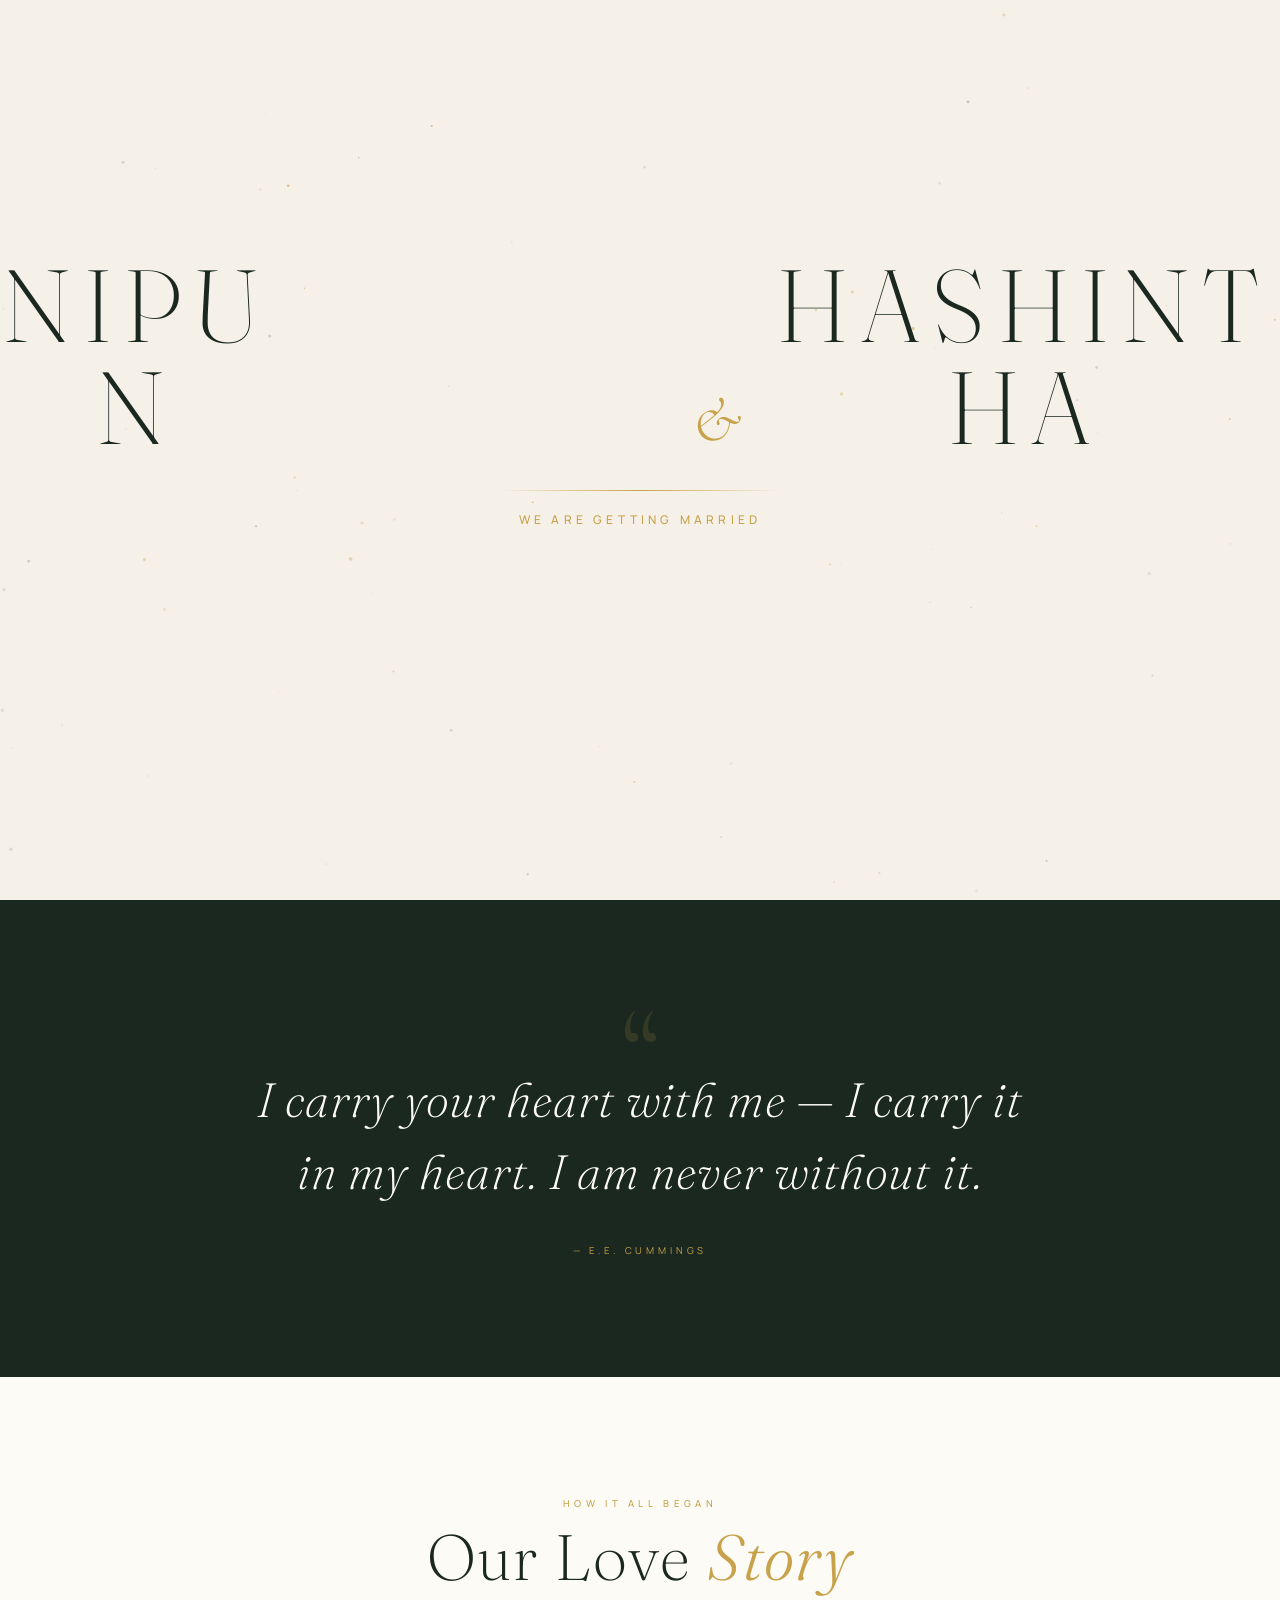
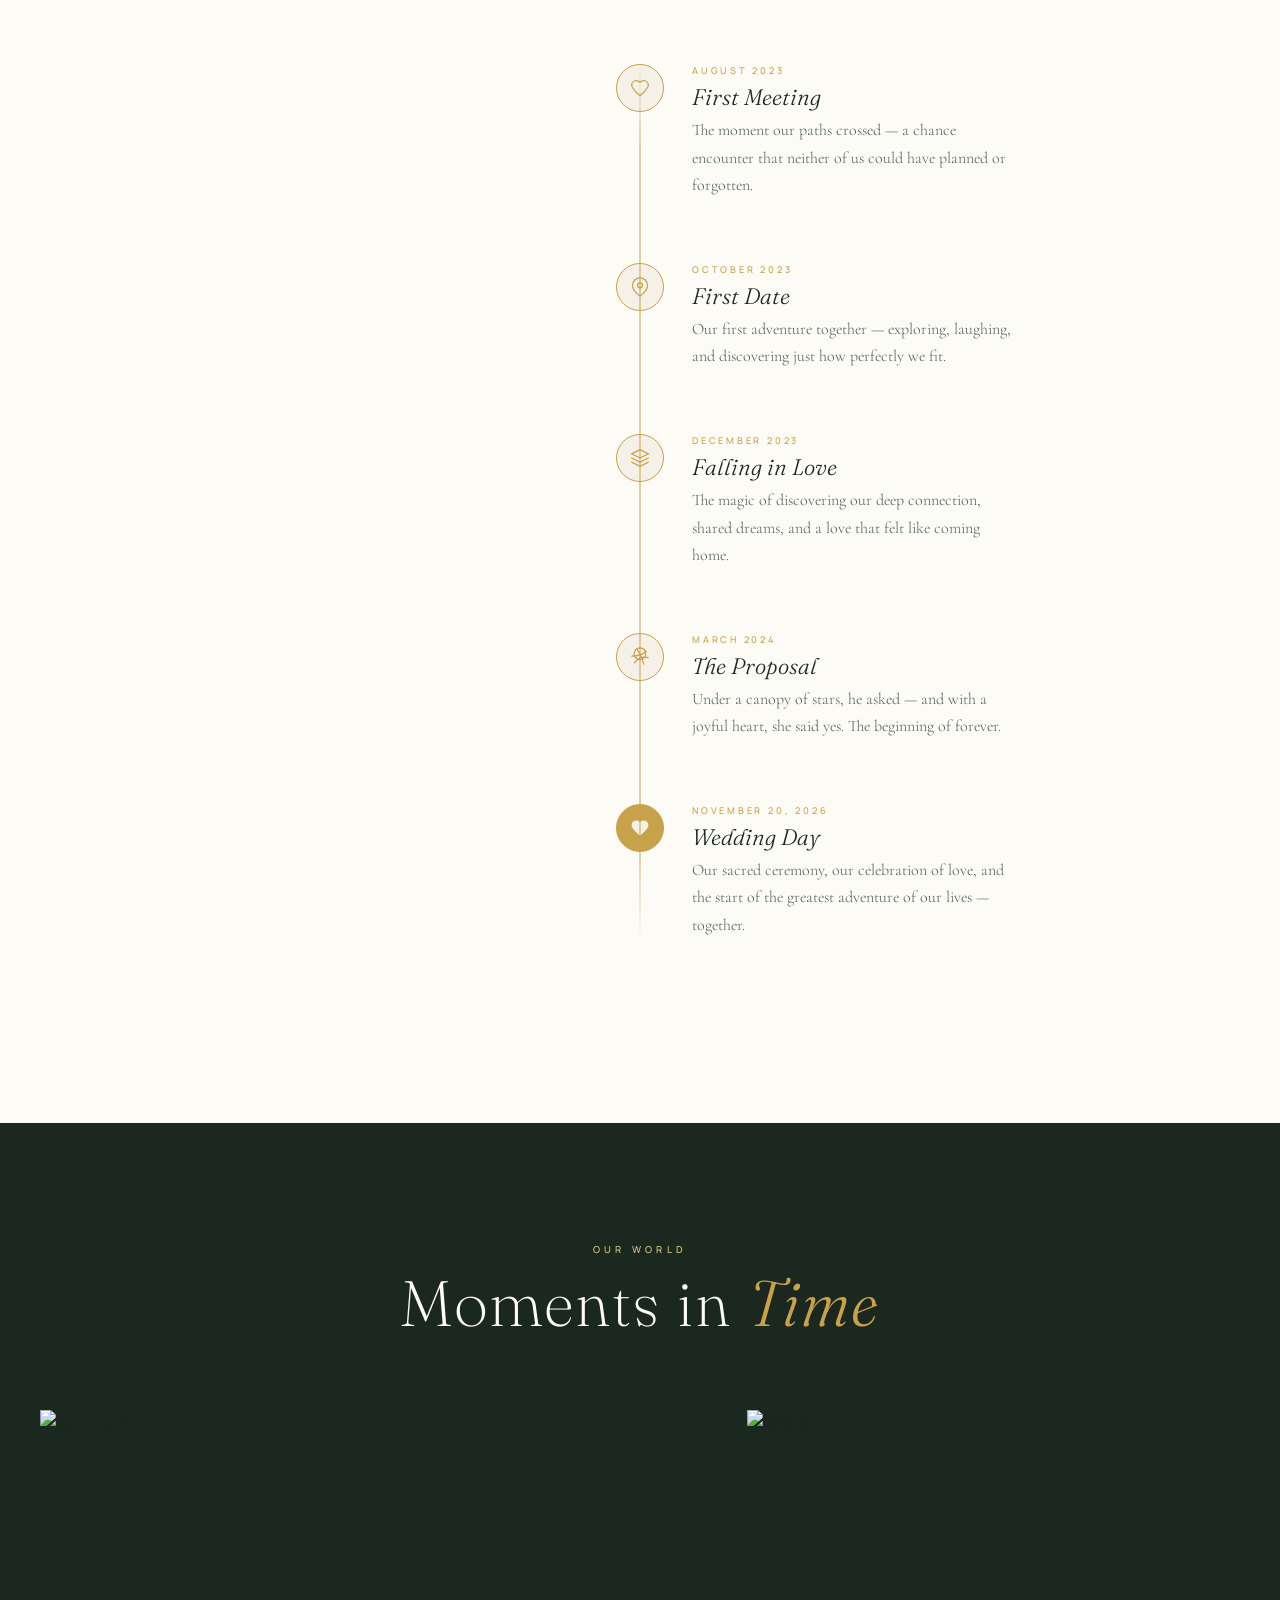
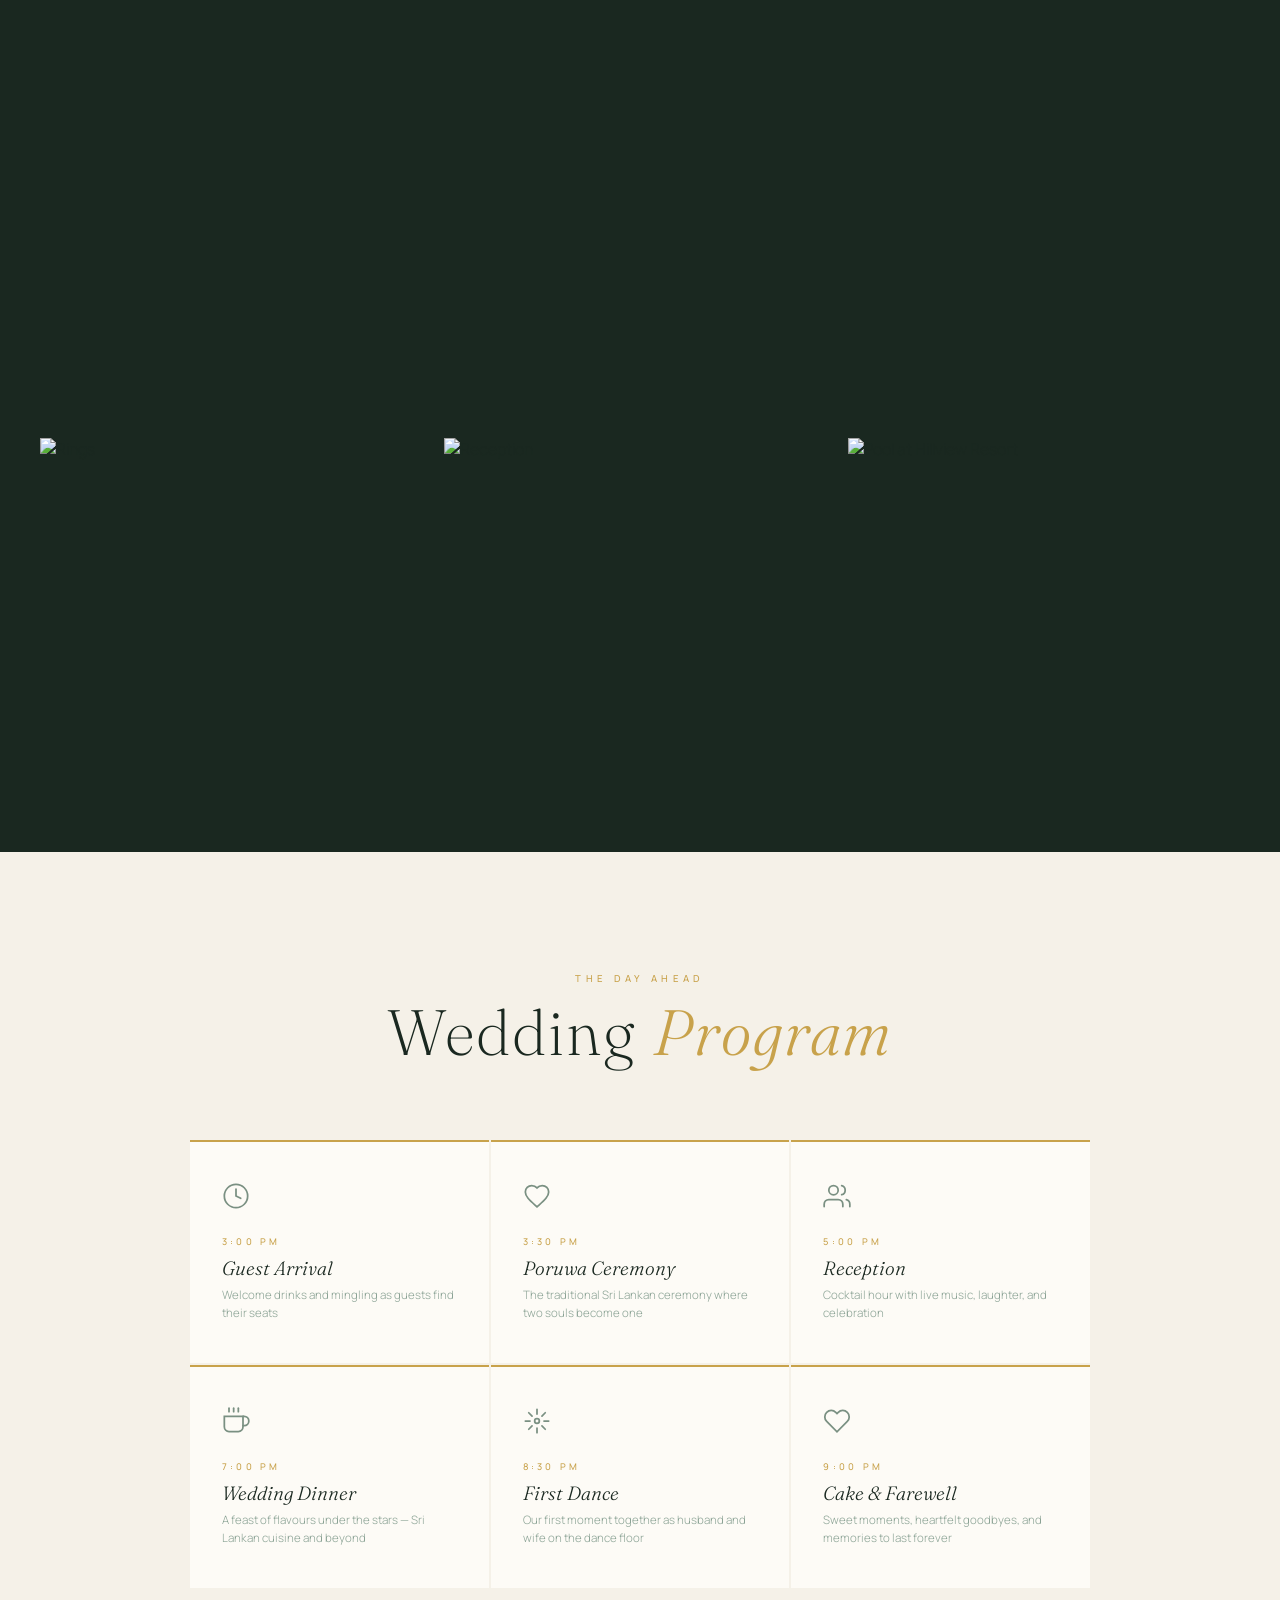
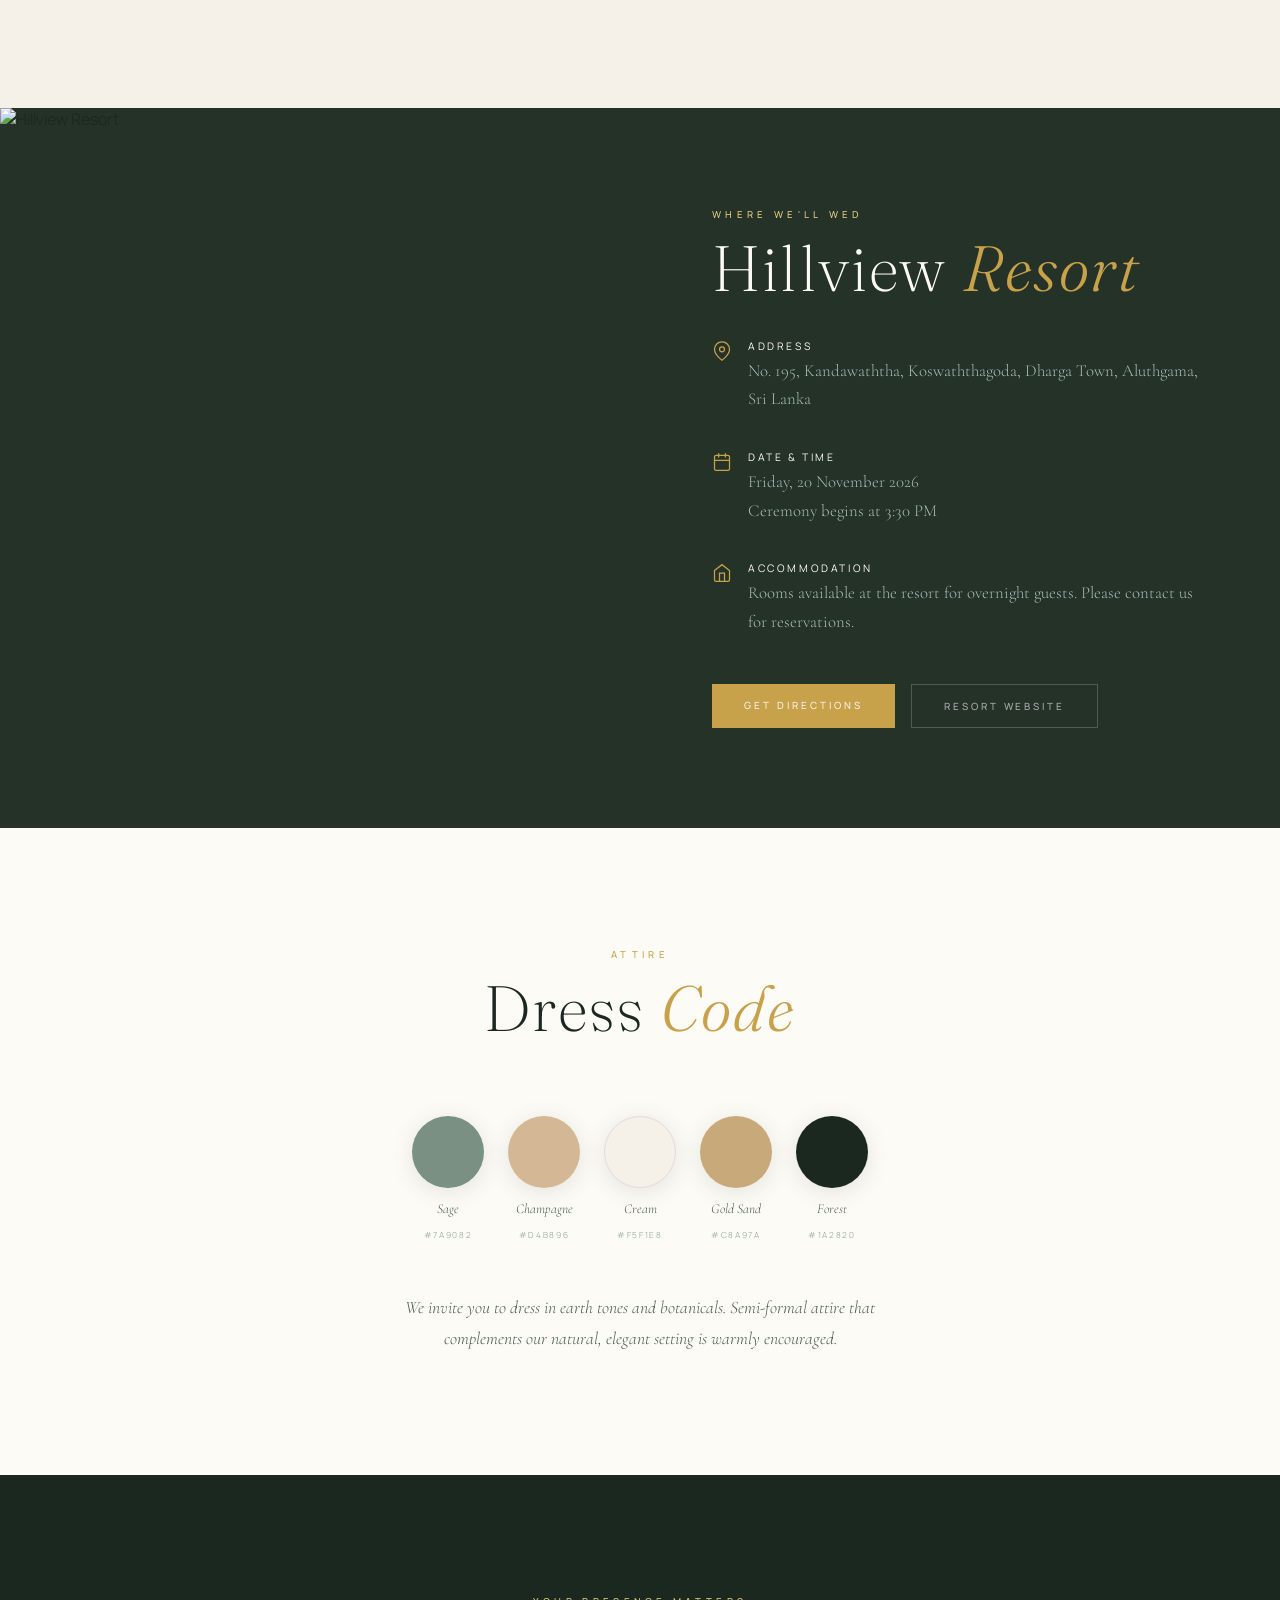
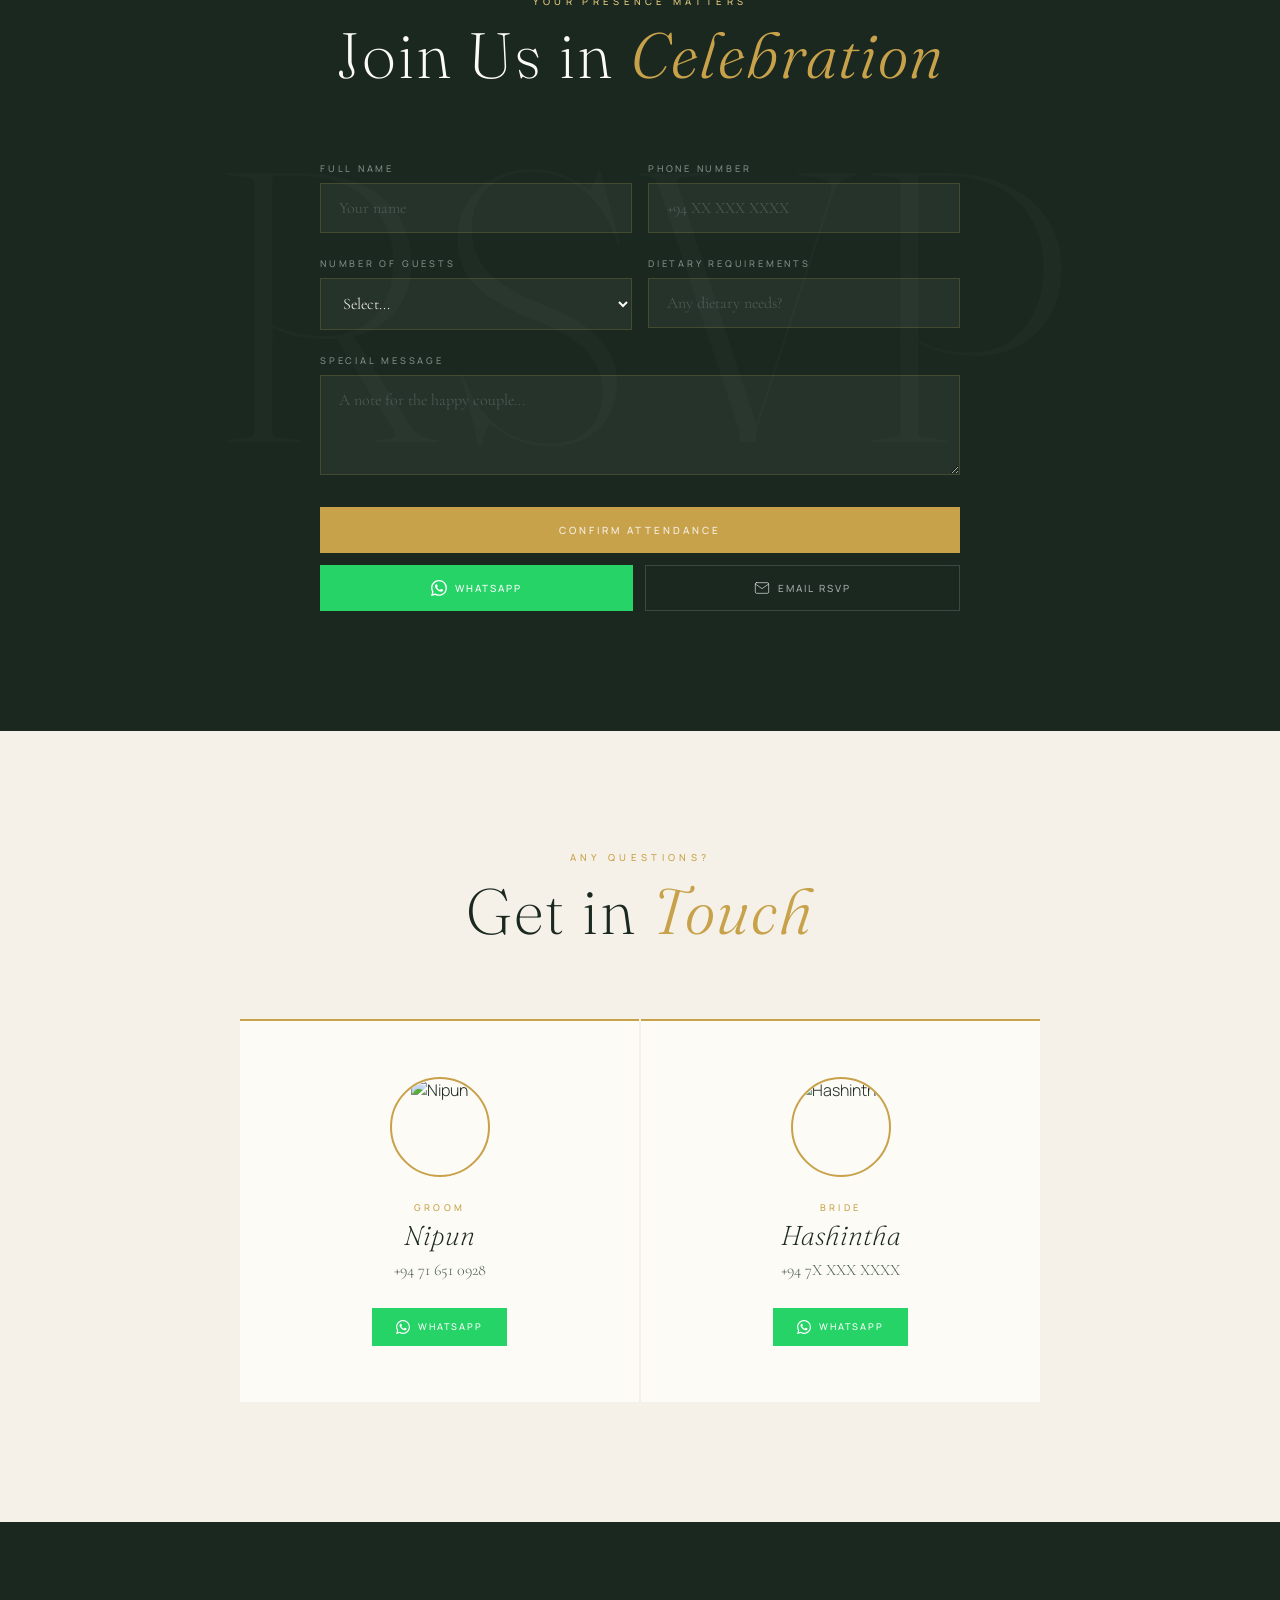
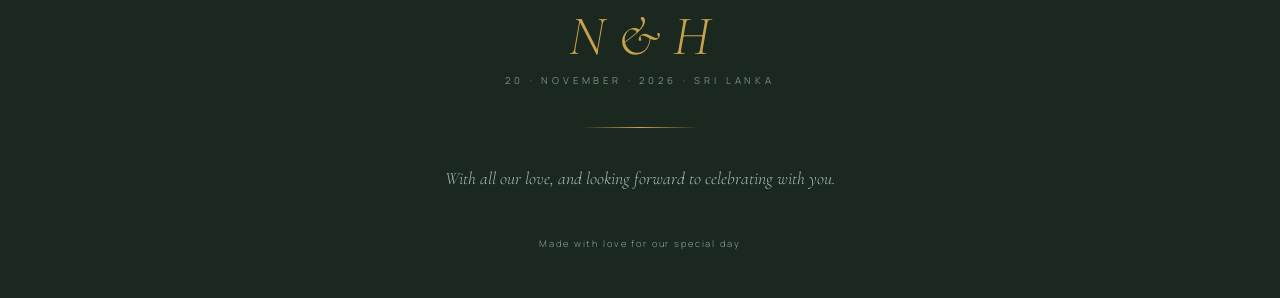
==== src/indexnew.html @ b76e1af9 "First commit" ====
<!DOCTYPE html>
<html lang="en">
<head>
  <meta charset="UTF-8">
  <meta name="viewport" content="width=device-width, initial-scale=1.0">
  <title>Nipun &amp; Hashintha — 20 November 2026</title>
  <meta name="description" content="Join Nipun and Hashintha as they celebrate their marriage on November 20, 2026 at Hillview Resort, Sri Lanka">
  <meta property="og:title" content="Nipun &amp; Hashintha — Wedding Invitation">
  <meta property="og:description" content="Join us for our wedding celebration on November 20, 2026 at Hillview Resort, Sri Lanka">
  <meta name="twitter:card" content="summary_large_image">

  <link rel="preconnect" href="https://fonts.googleapis.com">
  <link rel="preconnect" href="https://fonts.gstatic.com" crossorigin>
  <link href="https://fonts.googleapis.com/css2?family=Cormorant+Garamond:ital,wght@0,300;0,400;0,500;0,600;1,300;1,400;1,500&family=Fraunces:ital,opsz,wght@0,9..144,200;0,9..144,300;0,9..144,400;1,9..144,200;1,9..144,300;1,9..144,400&family=Manrope:wght@200;300;400;500;600&display=swap" rel="stylesheet">

  <style>
    *, *::before, *::after { box-sizing: border-box; margin: 0; padding: 0; }

    :root {
      --cream: #F5F1E8;
      --ivory: #FDFBF6;
      --forest: #1A2820;
      --forest-mid: #243228;
      --gold: #C8A24B;
      --gold-light: #E2C97E;
      --gold-pale: rgba(200,162,75,0.15);
      --sage: #7A9082;
      --sage-light: #A8BDB3;
      --text-dark: #1A2820;
      --text-mid: #4A5E54;
      --text-light: #8AA294;
      --ff-display: 'Fraunces', Georgia, serif;
      --ff-serif: 'Cormorant Garamond', Georgia, serif;
      --ff-sans: 'Manrope', system-ui, sans-serif;
    }

    html { scroll-behavior: smooth; font-size: 16px; }

    body {
      background: var(--cream);
      color: var(--text-dark);
      font-family: var(--ff-sans);
      font-weight: 300;
      overflow-x: hidden;
      -webkit-font-smoothing: antialiased;
    }

    /* =============================================
       OPENING SCREEN
    ============================================= */
    #opening {
      position: fixed;
      inset: 0;
      z-index: 9999;
      background: var(--cream);
      display: flex;
      align-items: center;
      justify-content: center;
      overflow: hidden;
    }

    #opening.fade-out {
      animation: openingFadeOut 1.2s cubic-bezier(0.76,0,0.24,1) forwards;
    }

    @keyframes openingFadeOut {
      0% { opacity:1; transform:scale(1); }
      100% { opacity:0; transform:scale(1.04); pointer-events:none; }
    }

    #opening-canvas {
      position: absolute;
      inset: 0;
      width: 100%;
      height: 100%;
    }

    .opening-center {
      position: relative;
      z-index: 2;
      display: flex;
      flex-direction: column;
      align-items: center;
      gap: 0;
      text-align: center;
    }

    .op-names {
      display: flex;
      align-items: flex-end;
      gap: 28px;
    }

    .op-name {
      font-family: var(--ff-display);
      font-size: clamp(2.8rem, 8vw, 6.5rem);
      font-weight: 200;
      color: var(--forest);
      letter-spacing: 0.12em;
      line-height: 1;
      overflow: hidden;
    }

    .op-name span {
      display: inline-block;
      opacity: 0;
      transform: translateY(30px);
    }

    .op-amp {
      font-family: var(--ff-serif);
      font-size: clamp(2rem, 5vw, 4rem);
      font-weight: 300;
      font-style: italic;
      color: var(--gold);
      opacity: 0;
      transform: scale(0.6);
      transition: all 0.6s cubic-bezier(0.34,1.56,0.64,1);
      line-height: 1;
      padding-bottom: 0.1em;
    }

    .op-line {
      width: 0;
      height: 1px;
      background: linear-gradient(90deg, transparent, var(--gold), transparent);
      margin: 32px auto 0;
      transition: width 0.8s cubic-bezier(0.25,1,0.5,1);
    }

    .op-subtitle {
      font-family: var(--ff-sans);
      font-size: clamp(0.6rem, 1.5vw, 0.75rem);
      font-weight: 500;
      letter-spacing: 0.35em;
      color: var(--gold);
      text-transform: uppercase;
      opacity: 0;
      transform: translateY(10px);
      transition: all 0.7s ease;
      margin-top: 20px;
    }

    .op-date {
      font-family: var(--ff-serif);
      font-size: clamp(0.9rem, 2vw, 1.15rem);
      font-weight: 300;
      font-style: italic;
      color: var(--text-mid);
      opacity: 0;
      transform: translateY(8px);
      transition: all 0.7s ease 0.2s;
      margin-top: 8px;
    }

    .op-enter-btn {
      margin-top: 44px;
      opacity: 0;
      transform: translateY(16px);
      transition: all 0.7s ease 0.3s;
    }

    .op-enter-btn button {
      background: none;
      border: 1px solid var(--gold);
      color: var(--gold);
      font-family: var(--ff-sans);
      font-size: 0.65rem;
      font-weight: 500;
      letter-spacing: 0.35em;
      text-transform: uppercase;
      padding: 14px 40px;
      cursor: pointer;
      transition: all 0.4s ease;
      position: relative;
      overflow: hidden;
    }

    .op-enter-btn button::before {
      content: '';
      position: absolute;
      inset: 0;
      background: var(--gold);
      transform: scaleX(0);
      transform-origin: left;
      transition: transform 0.4s ease;
    }

    .op-enter-btn button:hover::before { transform: scaleX(1); }
    .op-enter-btn button:hover { color: var(--cream); }
    .op-enter-btn button span { position: relative; z-index: 1; }

    /* =============================================
       NAV
    ============================================= */
    nav {
      position: fixed;
      top: 0;
      left: 0;
      right: 0;
      z-index: 100;
      padding: 24px 48px;
      display: flex;
      align-items: center;
      justify-content: space-between;
      transition: all 0.5s ease;
    }

    nav.scrolled {
      background: rgba(245,241,232,0.92);
      backdrop-filter: blur(20px);
      padding: 16px 48px;
      border-bottom: 1px solid rgba(200,162,75,0.15);
    }

    .nav-logo {
      font-family: var(--ff-serif);
      font-size: 1.4rem;
      font-weight: 400;
      font-style: italic;
      color: var(--gold);
      letter-spacing: 0.05em;
    }

    .nav-links {
      display: flex;
      gap: 36px;
      list-style: none;
    }

    .nav-links a {
      font-family: var(--ff-sans);
      font-size: 0.65rem;
      font-weight: 500;
      letter-spacing: 0.25em;
      text-transform: uppercase;
      color: var(--text-mid);
      text-decoration: none;
      transition: color 0.3s;
    }

    .nav-links a:hover { color: var(--gold); }

    .nav-rsvp {
      font-family: var(--ff-sans);
      font-size: 0.62rem;
      font-weight: 500;
      letter-spacing: 0.25em;
      text-transform: uppercase;
      color: var(--gold);
      border: 1px solid var(--gold);
      padding: 10px 24px;
      text-decoration: none;
      transition: all 0.3s;
    }

    .nav-rsvp:hover { background: var(--gold); color: var(--cream); }

    /* =============================================
       HERO
    ============================================= */
    #hero {
      height: 100vh;
      min-height: 700px;
      position: relative;
      display: flex;
      align-items: center;
      justify-content: center;
      overflow: hidden;
    }

    .hero-bg {
      position: absolute;
      inset: 0;
    }

    .hero-bg img {
      width: 100%;
      height: 100%;
      object-fit: cover;
      object-position: center;
      transform: scale(1.08);
      transition: transform 0.1s linear;
    }

    .hero-bg::after {
      content: '';
      position: absolute;
      inset: 0;
      background: linear-gradient(
        180deg,
        rgba(26,40,32,0.35) 0%,
        rgba(26,40,32,0.55) 50%,
        rgba(26,40,32,0.75) 100%
      );
    }

    #hero-canvas {
      position: absolute;
      inset: 0;
      z-index: 2;
      pointer-events: none;
    }

    .hero-content {
      position: relative;
      z-index: 3;
      text-align: center;
      padding: 0 24px;
      max-width: 900px;
    }

    .hero-eyebrow {
      font-family: var(--ff-sans);
      font-size: 0.62rem;
      font-weight: 500;
      letter-spacing: 0.4em;
      text-transform: uppercase;
      color: var(--gold-light);
      opacity: 0;
      transform: translateY(20px);
      margin-bottom: 28px;
    }

    .hero-names {
      font-family: var(--ff-display);
      font-size: clamp(3.5rem, 10vw, 8rem);
      font-weight: 200;
      color: #fff;
      line-height: 0.95;
      letter-spacing: 0.04em;
      opacity: 0;
      transform: translateY(30px);
    }

    .hero-names .connector {
      display: block;
      font-family: var(--ff-serif);
      font-style: italic;
      font-size: clamp(1.4rem, 3.5vw, 2.8rem);
      font-weight: 300;
      color: var(--gold-light);
      margin: 8px 0;
      letter-spacing: 0.15em;
    }

    .hero-divider {
      width: 0;
      height: 1px;
      background: linear-gradient(90deg, transparent, var(--gold-light), transparent);
      margin: 32px auto;
      transition: width 1s cubic-bezier(0.25,1,0.5,1);
    }

    .hero-divider.expanded { width: 240px; }

    .hero-date {
      font-family: var(--ff-serif);
      font-size: clamp(1rem, 2.5vw, 1.4rem);
      font-weight: 300;
      font-style: italic;
      color: rgba(255,255,255,0.85);
      letter-spacing: 0.1em;
      opacity: 0;
      transform: translateY(15px);
    }

    .hero-venue-text {
      font-family: var(--ff-sans);
      font-size: 0.62rem;
      font-weight: 400;
      letter-spacing: 0.3em;
      text-transform: uppercase;
      color: rgba(255,255,255,0.55);
      margin-top: 8px;
      opacity: 0;
      transform: translateY(10px);
    }

    /* Countdown */
    .hero-countdown {
      display: flex;
      gap: 0;
      justify-content: center;
      margin-top: 48px;
      opacity: 0;
      transform: translateY(20px);
    }

    .cd-item {
      text-align: center;
      padding: 20px 28px;
      background: rgba(255,255,255,0.06);
      backdrop-filter: blur(12px);
      border: 1px solid rgba(200,162,75,0.2);
      border-right: none;
      min-width: 90px;
    }

    .cd-item:last-child { border-right: 1px solid rgba(200,162,75,0.2); }
    .cd-item:first-child { border-radius: 2px 0 0 2px; }
    .cd-item:last-child { border-radius: 0 2px 2px 0; }

    .cd-value {
      font-family: var(--ff-display);
      font-size: clamp(1.8rem, 4vw, 2.8rem);
      font-weight: 200;
      color: #fff;
      line-height: 1;
      letter-spacing: 0.02em;
    }

    .cd-label {
      font-family: var(--ff-sans);
      font-size: 0.5rem;
      font-weight: 500;
      letter-spacing: 0.35em;
      text-transform: uppercase;
      color: var(--gold-light);
      margin-top: 6px;
    }

    .hero-cta {
      display: flex;
      gap: 16px;
      justify-content: center;
      margin-top: 40px;
      opacity: 0;
      transform: translateY(15px);
      flex-wrap: wrap;
    }

    .btn-primary {
      font-family: var(--ff-sans);
      font-size: 0.62rem;
      font-weight: 500;
      letter-spacing: 0.3em;
      text-transform: uppercase;
      background: var(--gold);
      color: var(--cream);
      border: none;
      padding: 16px 36px;
      cursor: pointer;
      text-decoration: none;
      transition: all 0.35s ease;
      display: inline-block;
    }

    .btn-primary:hover { background: var(--gold-light); transform: translateY(-2px); }

    .btn-outline {
      font-family: var(--ff-sans);
      font-size: 0.62rem;
      font-weight: 500;
      letter-spacing: 0.3em;
      text-transform: uppercase;
      background: none;
      color: rgba(255,255,255,0.8);
      border: 1px solid rgba(255,255,255,0.3);
      padding: 16px 36px;
      cursor: pointer;
      text-decoration: none;
      transition: all 0.35s ease;
      display: inline-block;
    }

    .btn-outline:hover { border-color: var(--gold-light); color: var(--gold-light); }

    .scroll-hint {
      position: absolute;
      bottom: 40px;
      left: 50%;
      transform: translateX(-50%);
      z-index: 3;
      display: flex;
      flex-direction: column;
      align-items: center;
      gap: 8px;
      opacity: 0;
      animation: scrollHintFade 2s ease 3s forwards;
    }

    @keyframes scrollHintFade {
      0% { opacity:0; } 50% { opacity:0.7; } 100% { opacity:0.4; }
    }

    .scroll-line-anim {
      width: 1px;
      height: 48px;
      background: linear-gradient(180deg, transparent, var(--gold-light));
      animation: scrollPulse 2s ease infinite;
    }

    @keyframes scrollPulse {
      0%,100% { opacity:0.3; transform:scaleY(0.6) translateY(-10px); }
      50% { opacity:1; transform:scaleY(1) translateY(0); }
    }

    .scroll-text-small {
      font-size: 0.5rem;
      letter-spacing: 0.35em;
      text-transform: uppercase;
      color: rgba(255,255,255,0.4);
      font-family: var(--ff-sans);
    }

    /* =============================================
       SECTIONS COMMON
    ============================================= */
    section { position: relative; }

    .section-label {
      font-family: var(--ff-sans);
      font-size: 0.6rem;
      font-weight: 500;
      letter-spacing: 0.45em;
      text-transform: uppercase;
      color: var(--gold);
      margin-bottom: 12px;
    }

    .section-title {
      font-family: var(--ff-display);
      font-size: clamp(2.2rem, 6vw, 4rem);
      font-weight: 200;
      color: var(--forest);
      line-height: 1.1;
      letter-spacing: 0.03em;
    }

    .section-title em {
      font-style: italic;
      font-weight: 300;
      color: var(--gold);
    }

    .section-header {
      text-align: center;
      margin-bottom: 72px;
    }

    /* Reveal animations */
    .reveal {
      opacity: 0;
      transform: translateY(40px);
      transition: opacity 0.8s cubic-bezier(0.25,1,0.5,1), transform 0.8s cubic-bezier(0.25,1,0.5,1);
    }

    .reveal.from-left { transform: translateX(-40px); }
    .reveal.from-right { transform: translateX(40px); }
    .reveal.scale-in { transform: scale(0.92); }

    .reveal.visible {
      opacity: 1;
      transform: none;
    }

    /* =============================================
       INTRO QUOTE
    ============================================= */
    #quote {
      padding: 120px 24px;
      background: var(--forest);
      text-align: center;
      overflow: hidden;
    }

    .quote-mark {
      font-family: var(--ff-serif);
      font-size: 8rem;
      color: var(--gold);
      opacity: 0.15;
      line-height: 0.5;
      display: block;
      margin-bottom: -20px;
    }

    .quote-text {
      font-family: var(--ff-display);
      font-size: clamp(1.6rem, 4.5vw, 3rem);
      font-weight: 200;
      font-style: italic;
      color: var(--ivory);
      max-width: 820px;
      margin: 0 auto;
      line-height: 1.5;
      letter-spacing: 0.02em;
    }

    .quote-attribution {
      font-family: var(--ff-sans);
      font-size: 0.6rem;
      font-weight: 400;
      letter-spacing: 0.4em;
      text-transform: uppercase;
      color: var(--gold);
      margin-top: 36px;
    }

    /* =============================================
       TIMELINE
    ============================================= */
    #timeline {
      padding: 120px 24px;
      background: var(--ivory);
    }

    .timeline-wrapper {
      max-width: 800px;
      margin: 0 auto;
      position: relative;
    }

    .timeline-spine {
      position: absolute;
      left: 50%;
      top: 0;
      bottom: 0;
      width: 1px;
      background: linear-gradient(180deg, transparent, var(--gold) 10%, var(--gold) 90%, transparent);
      transform: translateX(-50%);
    }

    @media (max-width: 640px) {
      .timeline-spine { left: 20px; }
    }

    .tl-item {
      display: grid;
      grid-template-columns: 1fr 48px 1fr;
      gap: 0;
      margin-bottom: 64px;
      align-items: start;
    }

    .tl-item:nth-child(even) .tl-left { order: 3; text-align: left; }
    .tl-item:nth-child(even) .tl-mid { order: 2; }
    .tl-item:nth-child(even) .tl-right { order: 1; text-align: right; }

    .tl-left, .tl-right {
      padding: 0 28px;
    }

    .tl-left { text-align: right; }
    .tl-right { text-align: left; }

    .tl-mid {
      display: flex;
      flex-direction: column;
      align-items: center;
    }

    .tl-dot {
      width: 48px;
      height: 48px;
      border-radius: 50%;
      background: var(--cream);
      border: 1px solid var(--gold);
      display: flex;
      align-items: center;
      justify-content: center;
      flex-shrink: 0;
      color: var(--gold);
    }

    .tl-dot svg { width: 20px; height: 20px; }

    .tl-date {
      font-family: var(--ff-sans);
      font-size: 0.58rem;
      font-weight: 500;
      letter-spacing: 0.3em;
      text-transform: uppercase;
      color: var(--gold);
      margin-bottom: 6px;
    }

    .tl-title {
      font-family: var(--ff-display);
      font-size: 1.4rem;
      font-weight: 300;
      font-style: italic;
      color: var(--forest);
      margin-bottom: 6px;
    }

    .tl-desc {
      font-family: var(--ff-serif);
      font-size: 1rem;
      font-weight: 300;
      color: var(--text-mid);
      line-height: 1.7;
    }

    @media (max-width: 640px) {
      .tl-item {
        grid-template-columns: 40px 1fr;
        grid-template-rows: auto;
      }
      .tl-item .tl-mid { grid-column: 1; grid-row: 1; }
      .tl-item .tl-left, .tl-item .tl-right,
      .tl-item:nth-child(even) .tl-left,
      .tl-item:nth-child(even) .tl-right { grid-column: 2; grid-row: 1; text-align: left; order: unset; padding: 0 0 0 12px; }
      .tl-dot { width: 36px; height: 36px; }
      .tl-spine-top, .tl-spine-bottom { display: none; }
    }

    /* =============================================
       GALLERY
    ============================================= */
    #gallery {
      padding: 120px 24px;
      background: var(--forest);
    }

    #gallery .section-title { color: var(--ivory); }
    #gallery .section-label { color: var(--gold-light); }

    .gallery-grid {
      display: grid;
      grid-template-columns: repeat(12, 1fr);
      grid-template-rows: auto;
      gap: 12px;
      max-width: 1200px;
      margin: 0 auto;
    }

    .gallery-item {
      overflow: hidden;
      position: relative;
      cursor: pointer;
    }

    .gallery-item:nth-child(1) { grid-column: 1 / 8; grid-row: 1; aspect-ratio: 16/10; }
    .gallery-item:nth-child(2) { grid-column: 8 / 13; grid-row: 1; aspect-ratio: 4/5; }
    .gallery-item:nth-child(3) { grid-column: 1 / 5; grid-row: 2; aspect-ratio: 4/3; }
    .gallery-item:nth-child(4) { grid-column: 5 / 9; grid-row: 2; aspect-ratio: 4/3; }
    .gallery-item:nth-child(5) { grid-column: 9 / 13; grid-row: 2; aspect-ratio: 4/3; }

    .gallery-item img {
      width: 100%;
      height: 100%;
      object-fit: cover;
      transition: transform 0.8s cubic-bezier(0.25,1,0.5,1);
    }

    .gallery-item:hover img { transform: scale(1.06); }

    .gallery-item-overlay {
      position: absolute;
      inset: 0;
      background: linear-gradient(180deg, transparent 50%, rgba(26,40,32,0.85) 100%);
      opacity: 0;
      transition: opacity 0.4s;
      display: flex;
      align-items: flex-end;
      padding: 24px;
    }

    .gallery-item:hover .gallery-item-overlay { opacity: 1; }

    .gallery-caption {
      font-family: var(--ff-serif);
      font-style: italic;
      font-size: 1.1rem;
      color: #fff;
      font-weight: 300;
    }

    @media (max-width: 768px) {
      .gallery-grid {
        grid-template-columns: 1fr 1fr;
        grid-template-rows: auto;
      }
      .gallery-item:nth-child(1) { grid-column: 1 / 3; grid-row: 1; aspect-ratio: 4/3; }
      .gallery-item:nth-child(2) { grid-column: 1 / 2; grid-row: 2; aspect-ratio: 4/3; }
      .gallery-item:nth-child(3) { grid-column: 2 / 3; grid-row: 2; aspect-ratio: 4/3; }
      .gallery-item:nth-child(4) { grid-column: 1 / 2; grid-row: 3; aspect-ratio: 4/3; }
      .gallery-item:nth-child(5) { grid-column: 2 / 3; grid-row: 3; aspect-ratio: 4/3; }
    }

    /* Lightbox */
    #lightbox {
      position: fixed;
      inset: 0;
      z-index: 9998;
      background: rgba(10,15,12,0.96);
      display: flex;
      align-items: center;
      justify-content: center;
      opacity: 0;
      pointer-events: none;
      transition: opacity 0.4s;
    }

    #lightbox.open { opacity: 1; pointer-events: all; }

    #lightbox img {
      max-width: 90vw;
      max-height: 90vh;
      object-fit: contain;
      transform: scale(0.9);
      transition: transform 0.4s cubic-bezier(0.34,1.56,0.64,1);
    }

    #lightbox.open img { transform: scale(1); }

    .lightbox-close {
      position: absolute;
      top: 28px;
      right: 36px;
      color: rgba(255,255,255,0.6);
      font-size: 2rem;
      cursor: pointer;
      line-height: 1;
      transition: color 0.3s;
      background: none;
      border: none;
    }

    .lightbox-close:hover { color: var(--gold); }

    /* =============================================
       PROGRAM
    ============================================= */
    #program {
      padding: 120px 24px;
      background: var(--cream);
    }

    .program-grid {
      max-width: 900px;
      margin: 0 auto;
      display: grid;
      grid-template-columns: repeat(auto-fit, minmax(240px, 1fr));
      gap: 2px;
    }

    .program-card {
      background: var(--ivory);
      padding: 40px 32px;
      border-top: 2px solid var(--gold);
      transition: background 0.4s, transform 0.4s;
    }

    .program-card:hover {
      background: var(--forest);
      transform: translateY(-4px);
    }

    .program-card:hover .prog-title,
    .program-card:hover .prog-detail { color: var(--ivory); }

    .program-card:hover .prog-icon { color: var(--gold); }
    .program-card:hover .prog-time { color: var(--gold-light); }

    .prog-icon {
      color: var(--sage);
      margin-bottom: 20px;
      transition: color 0.4s;
    }

    .prog-icon svg { width: 28px; height: 28px; }

    .prog-time {
      font-family: var(--ff-sans);
      font-size: 0.58rem;
      font-weight: 500;
      letter-spacing: 0.35em;
      text-transform: uppercase;
      color: var(--gold);
      margin-bottom: 8px;
      transition: color 0.4s;
    }

    .prog-title {
      font-family: var(--ff-display);
      font-size: 1.2rem;
      font-weight: 300;
      font-style: italic;
      color: var(--forest);
      transition: color 0.4s;
    }

    .prog-detail {
      font-family: var(--ff-sans);
      font-size: 0.72rem;
      color: var(--text-light);
      margin-top: 6px;
      line-height: 1.6;
      transition: color 0.4s;
    }

    /* =============================================
       VENUE
    ============================================= */
    #venue {
      padding: 0;
      background: var(--forest-mid);
      display: grid;
      grid-template-columns: 1fr 1fr;
      min-height: 600px;
    }

    .venue-image-side {
      overflow: hidden;
    }

    .venue-image-side img {
      width: 100%;
      height: 100%;
      object-fit: cover;
      transition: transform 0.8s ease;
    }

    .venue-image-side:hover img { transform: scale(1.04); }

    .venue-info-side {
      padding: 100px 72px;
      display: flex;
      flex-direction: column;
      justify-content: center;
    }

    .venue-info-side .section-label { color: var(--gold-light); }
    .venue-info-side .section-title { color: var(--ivory); }

    .venue-detail-row {
      display: flex;
      gap: 16px;
      margin-top: 36px;
      align-items: flex-start;
    }

    .venue-detail-row svg {
      width: 20px;
      height: 20px;
      color: var(--gold);
      flex-shrink: 0;
      margin-top: 2px;
    }

    .venue-detail-row p {
      font-family: var(--ff-serif);
      font-size: 1.05rem;
      font-weight: 300;
      color: var(--sage-light);
      line-height: 1.7;
    }

    .venue-detail-row strong {
      font-weight: 400;
      color: var(--ivory);
      display: block;
      font-family: var(--ff-sans);
      font-size: 0.65rem;
      letter-spacing: 0.25em;
      text-transform: uppercase;
      margin-bottom: 4px;
    }

    .venue-actions {
      display: flex;
      gap: 16px;
      margin-top: 48px;
      flex-wrap: wrap;
    }

    .btn-gold {
      font-family: var(--ff-sans);
      font-size: 0.62rem;
      font-weight: 500;
      letter-spacing: 0.3em;
      text-transform: uppercase;
      background: var(--gold);
      color: var(--cream);
      padding: 14px 32px;
      text-decoration: none;
      border: none;
      cursor: pointer;
      transition: all 0.3s;
      display: inline-block;
    }

    .btn-gold:hover { background: var(--gold-light); }

    .btn-ghost-light {
      font-family: var(--ff-sans);
      font-size: 0.62rem;
      font-weight: 500;
      letter-spacing: 0.3em;
      text-transform: uppercase;
      background: none;
      color: rgba(255,255,255,0.6);
      border: 1px solid rgba(255,255,255,0.2);
      padding: 14px 32px;
      text-decoration: none;
      transition: all 0.3s;
      display: inline-block;
    }

    .btn-ghost-light:hover { border-color: var(--gold); color: var(--gold); }

    @media (max-width: 900px) {
      #venue { grid-template-columns: 1fr; }
      .venue-image-side { height: 360px; }
      .venue-info-side { padding: 72px 32px; }
    }

    /* =============================================
       DRESS CODE
    ============================================= */
    #dresscode {
      padding: 120px 24px;
      background: var(--ivory);
      text-align: center;
    }

    .dress-swatches {
      display: flex;
      gap: 24px;
      justify-content: center;
      margin-top: 64px;
      flex-wrap: wrap;
    }

    .swatch {
      display: flex;
      flex-direction: column;
      align-items: center;
      gap: 12px;
    }

    .swatch-circle {
      width: 72px;
      height: 72px;
      border-radius: 50%;
      box-shadow: 0 4px 24px rgba(0,0,0,0.1);
    }

    .swatch-name {
      font-family: var(--ff-serif);
      font-size: 0.85rem;
      font-weight: 300;
      font-style: italic;
      color: var(--text-mid);
    }

    .swatch-hex {
      font-family: var(--ff-sans);
      font-size: 0.52rem;
      letter-spacing: 0.2em;
      color: var(--text-light);
    }

    .dress-note {
      font-family: var(--ff-serif);
      font-size: 1.1rem;
      font-weight: 300;
      font-style: italic;
      color: var(--text-mid);
      max-width: 520px;
      margin: 52px auto 0;
      line-height: 1.8;
    }

    /* =============================================
       RSVP
    ============================================= */
    #rsvp {
      padding: 120px 24px;
      background: var(--forest);
      position: relative;
      overflow: hidden;
    }

    #rsvp::before {
      content: 'RSVP';
      position: absolute;
      font-family: var(--ff-display);
      font-size: 30vw;
      font-weight: 200;
      color: rgba(255,255,255,0.02);
      top: 50%;
      left: 50%;
      transform: translate(-50%,-50%);
      pointer-events: none;
      white-space: nowrap;
    }

    #rsvp .section-label { color: var(--gold-light); }
    #rsvp .section-title { color: var(--ivory); }

    .rsvp-inner {
      max-width: 640px;
      margin: 0 auto;
      position: relative;
    }

    .rsvp-form {
      display: flex;
      flex-direction: column;
      gap: 24px;
      margin-top: 52px;
    }

    .form-row {
      display: grid;
      grid-template-columns: 1fr 1fr;
      gap: 16px;
    }

    .form-group {
      display: flex;
      flex-direction: column;
      gap: 8px;
    }

    .form-group label {
      font-family: var(--ff-sans);
      font-size: 0.58rem;
      font-weight: 500;
      letter-spacing: 0.3em;
      text-transform: uppercase;
      color: rgba(255,255,255,0.45);
    }

    .form-group input,
    .form-group select,
    .form-group textarea {
      background: rgba(255,255,255,0.05);
      border: 1px solid rgba(200,162,75,0.2);
      border-radius: 0;
      color: var(--ivory);
      font-family: var(--ff-serif);
      font-size: 1rem;
      font-weight: 300;
      padding: 14px 18px;
      outline: none;
      transition: border-color 0.3s;
      width: 100%;
    }

    .form-group input::placeholder,
    .form-group textarea::placeholder { color: rgba(255,255,255,0.2); }

    .form-group input:focus,
    .form-group select:focus,
    .form-group textarea:focus { border-color: var(--gold); }

    .form-group select option { background: var(--forest); }

    .form-group textarea { resize: vertical; min-height: 100px; }

    .rsvp-actions {
      display: flex;
      flex-direction: column;
      gap: 12px;
      margin-top: 8px;
    }

    .rsvp-actions .btn-primary { text-align: center; }

    .rsvp-alt {
      display: flex;
      gap: 12px;
      flex-wrap: wrap;
    }

    .btn-wa {
      flex: 1;
      font-family: var(--ff-sans);
      font-size: 0.62rem;
      font-weight: 500;
      letter-spacing: 0.2em;
      text-transform: uppercase;
      background: #25D366;
      color: #fff;
      padding: 14px 24px;
      text-decoration: none;
      border: none;
      cursor: pointer;
      transition: all 0.3s;
      display: flex;
      align-items: center;
      justify-content: center;
      gap: 8px;
    }

    .btn-wa:hover { background: #20BD5B; }

    .btn-email {
      flex: 1;
      font-family: var(--ff-sans);
      font-size: 0.62rem;
      font-weight: 500;
      letter-spacing: 0.2em;
      text-transform: uppercase;
      background: none;
      color: rgba(255,255,255,0.6);
      border: 1px solid rgba(255,255,255,0.15);
      padding: 14px 24px;
      cursor: pointer;
      transition: all 0.3s;
      display: flex;
      align-items: center;
      justify-content: center;
      gap: 8px;
      text-decoration: none;
    }

    .btn-email:hover { border-color: var(--gold); color: var(--gold); }

    .form-success {
      display: none;
      text-align: center;
      padding: 72px 32px;
    }

    .form-success.show { display: block; }

    .success-icon {
      width: 72px;
      height: 72px;
      border-radius: 50%;
      background: var(--gold-pale);
      border: 1px solid var(--gold);
      display: flex;
      align-items: center;
      justify-content: center;
      margin: 0 auto 24px;
      color: var(--gold);
    }

    .success-icon svg { width: 32px; height: 32px; }

    .success-title {
      font-family: var(--ff-display);
      font-size: 2.2rem;
      font-weight: 200;
      font-style: italic;
      color: var(--ivory);
      margin-bottom: 12px;
    }

    .success-msg {
      font-family: var(--ff-serif);
      font-size: 1.1rem;
      color: var(--sage-light);
      font-weight: 300;
    }

    /* Confetti */
    .confetti-piece {
      position: fixed;
      width: 6px;
      height: 12px;
      top: -20px;
      animation: confettiFall linear forwards;
      z-index: 9997;
      pointer-events: none;
    }

    @keyframes confettiFall {
      to { top: 110vh; transform: rotate(720deg) translateX(60px); }
    }

    /* =============================================
       CONTACT
    ============================================= */
    #contact {
      padding: 120px 24px;
      background: var(--cream);
    }

    .contact-grid {
      display: grid;
      grid-template-columns: 1fr 1fr;
      gap: 2px;
      max-width: 800px;
      margin: 0 auto;
    }

    .contact-card {
      background: var(--ivory);
      padding: 56px 48px;
      text-align: center;
      border-top: 2px solid var(--gold);
    }

    .contact-avatar {
      width: 100px;
      height: 100px;
      border-radius: 50%;
      overflow: hidden;
      margin: 0 auto 24px;
      border: 2px solid var(--gold);
    }

    .contact-avatar img {
      width: 100%;
      height: 100%;
      object-fit: cover;
    }

    .contact-role {
      font-family: var(--ff-sans);
      font-size: 0.58rem;
      font-weight: 500;
      letter-spacing: 0.35em;
      text-transform: uppercase;
      color: var(--gold);
      margin-bottom: 4px;
    }

    .contact-name {
      font-family: var(--ff-display);
      font-size: 1.7rem;
      font-weight: 200;
      font-style: italic;
      color: var(--forest);
      margin-bottom: 8px;
    }

    .contact-phone {
      font-family: var(--ff-serif);
      font-size: 1rem;
      color: var(--text-mid);
      font-weight: 300;
      margin-bottom: 28px;
    }

    .contact-card .btn-wa {
      display: inline-flex;
      width: auto;
      padding: 12px 28px;
      font-size: 0.58rem;
    }

    @media (max-width: 600px) {
      .contact-grid { grid-template-columns: 1fr; }
    }

    /* =============================================
       FOOTER
    ============================================= */
    footer {
      background: var(--forest);
      padding: 80px 24px 48px;
      text-align: center;
    }

    .footer-monogram {
      font-family: var(--ff-serif);
      font-size: 3.5rem;
      font-weight: 300;
      font-style: italic;
      color: var(--gold);
      margin-bottom: 4px;
    }

    .footer-date-small {
      font-family: var(--ff-sans);
      font-size: 0.6rem;
      font-weight: 400;
      letter-spacing: 0.4em;
      text-transform: uppercase;
      color: var(--sage);
      margin-bottom: 40px;
    }

    .footer-line {
      width: 120px;
      height: 1px;
      background: linear-gradient(90deg, transparent, var(--gold), transparent);
      margin: 0 auto 40px;
    }

    .footer-quote {
      font-family: var(--ff-serif);
      font-size: 1.1rem;
      font-style: italic;
      font-weight: 300;
      color: var(--sage-light);
      margin-bottom: 48px;
    }

    .footer-credit {
      font-family: var(--ff-sans);
      font-size: 0.58rem;
      font-weight: 300;
      letter-spacing: 0.2em;
      color: var(--text-light);
    }

    /* Nav mobile */
    @media (max-width: 768px) {
      nav { padding: 20px 24px; }
      nav.scrolled { padding: 14px 24px; }
      .nav-links { display: none; }
    }

    @media (max-width: 640px) {
      .form-row { grid-template-columns: 1fr; }
      .contact-grid { grid-template-columns: 1fr; }
    }

    /* Floating petals */
    .petal {
      position: absolute;
      pointer-events: none;
      width: 14px;
      height: 8px;
      border-radius: 50% 0 50% 0;
      opacity: 0;
      animation: petalFall linear infinite;
    }

    @keyframes petalFall {
      0% { transform: translateY(-30px) rotate(0deg); opacity: 0; }
      10% { opacity: 0.6; }
      90% { opacity: 0.4; }
      100% { transform: translateY(100vh) rotate(480deg); opacity: 0; }
    }
  </style>
</head>
<body>

  <!-- =============================================
       OPENING SCREEN
  ============================================= -->
  <div id="opening">
    <canvas id="opening-canvas"></canvas>
    <div class="opening-center">
      <div class="op-names">
        <div class="op-name" id="op-nipun"><span>N</span><span>I</span><span>P</span><span>U</span><span>N</span></div>
        <div class="op-name" id="op-ekak"><span>K</span><span>U</span><span>M</span><span>A</span><span>R</span><span>A</span></div>
        <div class="op-amp" id="op-amp">&amp;</div>
        <div class="op-name" id="op-hashintha"><span>H</span><span>A</span><span>S</span><span>H</span><span>I</span><span>N</span><span>T</span><span>H</span><span>A</span></div>
      </div>
      <div class="op-line" id="op-line"></div>
      <div class="op-subtitle" id="op-subtitle">We Are Getting Married</div>
      <div class="op-date" id="op-date">20 · November · 2026</div>
      <div class="op-enter-btn" id="op-btn">
        <button onclick="enterSite()"><span>Open Invitation</span></button>
      </div>
    </div>
  </div>

  <!-- =============================================
       NAV
  ============================================= -->
  <nav id="nav">
    <div class="nav-logo">N &amp; H</div>
    <ul class="nav-links">
      <li><a href="#timeline">Story</a></li>
      <li><a href="#gallery">Gallery</a></li>
      <li><a href="#program">Program</a></li>
      <li><a href="#venue">Venue</a></li>
      <li><a href="#contact">Contact</a></li>
    </ul>
    <a href="#rsvp" class="nav-rsvp">RSVP</a>
  </nav>

  <main>

    <!-- =============================================
         HERO
    ============================================= -->
    <section id="hero">
      <div class="hero-bg">
        <img
          src="https://images.unsplash.com/photo-1519741497674-611481863552?w=1800&q=80&auto=format"
          alt="Luxury wedding ceremony"
          id="hero-img"
        >
      </div>
      <canvas id="hero-canvas"></canvas>

      <div class="hero-content">
        <div class="hero-eyebrow" id="h-eyebrow">20 · November · 2026 · Sri Lanka</div>
        <h1 class="hero-names" id="h-names">
          <span class="name-n">Nipun</span>
          <span class="connector">and</span>
          <span class="name-h">Hashintha</span>
        </h1>
        <div class="hero-divider" id="h-div"></div>
        <div class="hero-date" id="h-date">Hillview Resort, Geoffrey Bawa Heritage</div>
        <div class="hero-venue-text" id="h-venue">Dharga Town, Sri Lanka</div>

        <div class="hero-countdown" id="h-cd">
          <div class="cd-item">
            <div class="cd-value" id="cd-days">000</div>
            <div class="cd-label">Days</div>
          </div>
          <div class="cd-item">
            <div class="cd-value" id="cd-hours">00</div>
            <div class="cd-label">Hours</div>
          </div>
          <div class="cd-item">
            <div class="cd-value" id="cd-mins">00</div>
            <div class="cd-label">Minutes</div>
          </div>
          <div class="cd-item">
            <div class="cd-value" id="cd-secs">00</div>
            <div class="cd-label">Seconds</div>
          </div>
        </div>

        <div class="hero-cta" id="h-cta">
          <a href="#rsvp" class="btn-primary">Reserve Your Place</a>
          <a href="#venue" class="btn-outline">Explore Venue</a>
        </div>
      </div>

      <div class="scroll-hint">
        <div class="scroll-line-anim"></div>
        <div class="scroll-text-small">Scroll</div>
      </div>
    </section>

    <!-- =============================================
         QUOTE
    ============================================= -->
    <section id="quote">
      <div style="max-width:800px;margin:0 auto;text-align:center;">
        <div class="reveal">
          <span class="quote-mark">&ldquo;</span>
          <p class="quote-text">I carry your heart with me — I carry it in my heart. I am never without it.</p>
          <p class="quote-attribution">— e.e. cummings</p>
        </div>
      </div>
    </section>

    <!-- =============================================
         TIMELINE
    ============================================= -->
    <section id="timeline">
      <div class="section-header reveal">
        <div class="section-label">How It All Began</div>
        <h2 class="section-title">Our Love <em>Story</em></h2>
      </div>

      <div class="timeline-wrapper">
        <div class="timeline-spine"></div>

        <div class="tl-item reveal">
          <div class="tl-left">
            <div class="tl-date">August 2023</div>
            <div class="tl-title">First Meeting</div>
            <div class="tl-desc">The moment our paths crossed — a chance encounter that neither of us could have planned or forgotten.</div>
          </div>
          <div class="tl-mid">
            <div class="tl-dot">
              <svg viewBox="0 0 24 24" fill="none" stroke="currentColor" stroke-width="1.5" stroke-linecap="round">
                <path d="M12 21.35l-1.45-1.32C5.4 15.36 2 12.28 2 8.5 2 5.42 4.42 3 7.5 3c1.74 0 3.41.81 4.5 2.09C13.09 3.81 14.76 3 16.5 3 19.58 3 22 5.42 22 8.5c0 3.78-3.4 6.86-8.55 11.54L12 21.35z"/>
              </svg>
            </div>
          </div>
          <div class="tl-right"></div>
        </div>

        <div class="tl-item reveal">
          <div class="tl-left"></div>
          <div class="tl-mid">
            <div class="tl-dot">
              <svg viewBox="0 0 24 24" fill="none" stroke="currentColor" stroke-width="1.5" stroke-linecap="round">
                <path d="M21 10c0 7-9 13-9 13s-9-6-9-13a9 9 0 0 1 18 0z"/><circle cx="12" cy="10" r="3"/>
              </svg>
            </div>
          </div>
          <div class="tl-right">
            <div class="tl-date">October 2023</div>
            <div class="tl-title">First Date</div>
            <div class="tl-desc">Our first adventure together — exploring, laughing, and discovering just how perfectly we fit.</div>
          </div>
        </div>

        <div class="tl-item reveal">
          <div class="tl-left">
            <div class="tl-date">December 2023</div>
            <div class="tl-title">Falling in Love</div>
            <div class="tl-desc">The magic of discovering our deep connection, shared dreams, and a love that felt like coming home.</div>
          </div>
          <div class="tl-mid">
            <div class="tl-dot">
              <svg viewBox="0 0 24 24" fill="none" stroke="currentColor" stroke-width="1.5" stroke-linecap="round">
                <path d="M12 2L2 7l10 5 10-5-10-5zM2 17l10 5 10-5M2 12l10 5 10-5"/>
              </svg>
            </div>
          </div>
          <div class="tl-right"></div>
        </div>

        <div class="tl-item reveal">
          <div class="tl-left"></div>
          <div class="tl-mid">
            <div class="tl-dot">
              <svg viewBox="0 0 24 24" fill="none" stroke="currentColor" stroke-width="1.5" stroke-linecap="round">
                <circle cx="12" cy="8" r="7"/><path d="M8.56 2.75c4.37 6.03 6.02 9.42 8.03 17.72m2.54-15.38c-3.72 4.35-8.94 5.66-16.88 5.85m19.5 1.9c-3.5-.93-6.63-.82-8.94 0-2.58.92-5.01 2.86-7.44 6.32"/>
              </svg>
            </div>
          </div>
          <div class="tl-right">
            <div class="tl-date">March 2024</div>
            <div class="tl-title">The Proposal</div>
            <div class="tl-desc">Under a canopy of stars, he asked — and with a joyful heart, she said yes. The beginning of forever.</div>
          </div>
        </div>

        <div class="tl-item reveal">
          <div class="tl-left">
            <div class="tl-date">November 20, 2026</div>
            <div class="tl-title">Wedding Day</div>
            <div class="tl-desc">Our sacred ceremony, our celebration of love, and the start of the greatest adventure of our lives — together.</div>
          </div>
          <div class="tl-mid">
            <div class="tl-dot" style="background:var(--gold);border-color:var(--gold);color:var(--cream);">
              <svg viewBox="0 0 24 24" fill="currentColor">
                <path d="M12 21.35l-1.45-1.32C5.4 15.36 2 12.28 2 8.5 2 5.42 4.42 3 7.5 3c1.74 0 3.41.81 4.5 2.09C13.09 3.81 14.76 3 16.5 3 19.58 3 22 5.42 22 8.5c0 3.78-3.4 6.86-8.55 11.54L12 21.35z"/>
              </svg>
            </div>
          </div>
          <div class="tl-right"></div>
        </div>
      </div>
    </section>

    <!-- =============================================
         GALLERY
    ============================================= -->
    <section id="gallery">
      <div class="section-header reveal">
        <div class="section-label">Our World</div>
        <h2 class="section-title" style="color:var(--ivory);">Moments in <em>Time</em></h2>
      </div>

      <div class="gallery-grid">
        <div class="gallery-item reveal" onclick="openLightbox(this)">
          <img src="https://images.unsplash.com/photo-1606800052052-a08af7148866?w=1200&q=80&auto=format" alt="Ceremony" loading="lazy">
          <div class="gallery-item-overlay"><span class="gallery-caption">The Sacred Ceremony</span></div>
        </div>
        <div class="gallery-item reveal" style="transition-delay:0.1s" onclick="openLightbox(this)">
          <img src="https://images.unsplash.com/photo-1469371670807-013ccf25f16a?w=900&q=80&auto=format" alt="Couple" loading="lazy">
          <div class="gallery-item-overlay"><span class="gallery-caption">Together Forever</span></div>
        </div>
        <div class="gallery-item reveal" style="transition-delay:0.15s" onclick="openLightbox(this)">
          <img src="https://images.unsplash.com/photo-1512678080530-7760d81faba6?w=900&q=80&auto=format" alt="Rings" loading="lazy">
          <div class="gallery-item-overlay"><span class="gallery-caption">Eternal Vows</span></div>
        </div>
        <div class="gallery-item reveal" style="transition-delay:0.2s" onclick="openLightbox(this)">
          <img src="https://images.unsplash.com/photo-1525772764200-be829a350797?w=900&q=80&auto=format" alt="Reception" loading="lazy">
          <div class="gallery-item-overlay"><span class="gallery-caption">Celebration Night</span></div>
        </div>
        <div class="gallery-item reveal" style="transition-delay:0.25s" onclick="openLightbox(this)">
          <img src="../assets/images/pool.jpg" alt="Pool at Hillview Resort" loading="lazy">
          <div class="gallery-item-overlay"><span class="gallery-caption">Pool at Hillview Resort</span></div>
        </div>
      </div>
    </section>

    <!-- Lightbox -->
    <div id="lightbox">
      <button class="lightbox-close" onclick="closeLightbox()" aria-label="Close lightbox">×</button>
      <img id="lightbox-img" src="" alt="">
    </div>

    <!-- Lightbox Responsive Styles -->
    <style>
    @media (max-width: 768px) {
      #lightbox {
        background: rgba(10,15,12,0.95);
      }
      .lightbox-close {
        top: 16px;
        right: 16px;
        width: 36px;
        height: 36px;
        font-size: 1.5rem;
      }
      #lightbox img {
        max-width: 100vw;
        max-height: 80vh;
      }
    }
    </style>

    <!-- =============================================
         PROGRAM
    ============================================= -->
    <section id="program">
      <div class="section-header reveal">
        <div class="section-label">The Day Ahead</div>
        <h2 class="section-title">Wedding <em>Program</em></h2>
      </div>

      <div class="program-grid">
        <div class="program-card reveal">
          <div class="prog-icon">
            <svg viewBox="0 0 24 24" fill="none" stroke="currentColor" stroke-width="1.5" stroke-linecap="round">
              <circle cx="12" cy="12" r="10"/><polyline points="12 6 12 12 16 14"/>
            </svg>
          </div>
          <div class="prog-time">3:00 PM</div>
          <div class="prog-title">Guest Arrival</div>
          <div class="prog-detail">Welcome drinks and mingling as guests find their seats</div>
        </div>

        <div class="program-card reveal" style="transition-delay:0.08s">
          <div class="prog-icon">
            <svg viewBox="0 0 24 24" fill="none" stroke="currentColor" stroke-width="1.5" stroke-linecap="round">
              <path d="M12 21.35l-1.45-1.32C5.4 15.36 2 12.28 2 8.5 2 5.42 4.42 3 7.5 3c1.74 0 3.41.81 4.5 2.09C13.09 3.81 14.76 3 16.5 3 19.58 3 22 5.42 22 8.5c0 3.78-3.4 6.86-8.55 11.54L12 21.35z"/>
            </svg>
          </div>
          <div class="prog-time">3:30 PM</div>
          <div class="prog-title">Poruwa Ceremony</div>
          <div class="prog-detail">The traditional Sri Lankan ceremony where two souls become one</div>
        </div>

        <div class="program-card reveal" style="transition-delay:0.16s">
          <div class="prog-icon">
            <svg viewBox="0 0 24 24" fill="none" stroke="currentColor" stroke-width="1.5" stroke-linecap="round">
              <path d="M17 21v-2a4 4 0 0 0-4-4H5a4 4 0 0 0-4 4v2"/><circle cx="9" cy="7" r="4"/><path d="M23 21v-2a4 4 0 0 0-3-3.87"/><path d="M16 3.13a4 4 0 0 1 0 7.75"/>
            </svg>
          </div>
          <div class="prog-time">5:00 PM</div>
          <div class="prog-title">Reception</div>
          <div class="prog-detail">Cocktail hour with live music, laughter, and celebration</div>
        </div>

        <div class="program-card reveal" style="transition-delay:0.24s">
          <div class="prog-icon">
            <svg viewBox="0 0 24 24" fill="none" stroke="currentColor" stroke-width="1.5" stroke-linecap="round">
              <path d="M18 8h1a4 4 0 0 1 0 8h-1"/><path d="M2 8h16v9a4 4 0 0 1-4 4H6a4 4 0 0 1-4-4V8z"/><line x1="6" y1="1" x2="6" y2="4"/><line x1="10" y1="1" x2="10" y2="4"/><line x1="14" y1="1" x2="14" y2="4"/>
            </svg>
          </div>
          <div class="prog-time">7:00 PM</div>
          <div class="prog-title">Wedding Dinner</div>
          <div class="prog-detail">A feast of flavours under the stars — Sri Lankan cuisine and beyond</div>
        </div>

        <div class="program-card reveal" style="transition-delay:0.32s">
          <div class="prog-icon">
            <svg viewBox="0 0 24 24" fill="none" stroke="currentColor" stroke-width="1.5" stroke-linecap="round">
              <circle cx="12" cy="12" r="2"/><path d="M12 2v4M12 18v4M4.93 4.93l2.83 2.83M16.24 16.24l2.83 2.83M2 12h4M18 12h4M4.93 19.07l2.83-2.83M16.24 7.76l2.83-2.83"/>
            </svg>
          </div>
          <div class="prog-time">8:30 PM</div>
          <div class="prog-title">First Dance</div>
          <div class="prog-detail">Our first moment together as husband and wife on the dance floor</div>
        </div>

        <div class="program-card reveal" style="transition-delay:0.40s">
          <div class="prog-icon">
            <svg viewBox="0 0 24 24" fill="none" stroke="currentColor" stroke-width="1.5" stroke-linecap="round">
              <path d="M20.84 4.61a5.5 5.5 0 0 0-7.78 0L12 5.67l-1.06-1.06a5.5 5.5 0 0 0-7.78 7.78l1.06 1.06L12 21.23l7.78-7.78 1.06-1.06a5.5 5.5 0 0 0 0-7.78z"/>
            </svg>
          </div>
          <div class="prog-time">9:00 PM</div>
          <div class="prog-title">Cake &amp; Farewell</div>
          <div class="prog-detail">Sweet moments, heartfelt goodbyes, and memories to last forever</div>
        </div>
      </div>
    </section>

    <!-- =============================================
         VENUE
    ============================================= -->
    <section id="venue">
      <div class="venue-image-side">
        <img src="../assets/images/hillviewhall.jpeg" alt="Hillview Resort">
      </div>
      <div class="venue-info-side">
        <div class="reveal">
          <div class="section-label" style="color:var(--gold-light);">Where We'll Wed</div>
          <h2 class="section-title" style="color:var(--ivory);">Hillview <em>Resort</em></h2>
        </div>

        <div class="venue-detail-row reveal" style="transition-delay:0.1s">
          <svg viewBox="0 0 24 24" fill="none" stroke="currentColor" stroke-width="1.5" stroke-linecap="round">
            <path d="M21 10c0 7-9 13-9 13s-9-6-9-13a9 9 0 0 1 18 0z"/><circle cx="12" cy="10" r="3"/>
          </svg>
          <div>
            <strong>Address</strong>
            <p>No. 195, Kandawaththa, Koswaththagoda, Dharga Town, Aluthgama, Sri Lanka</p>
          </div>
        </div>

        <div class="venue-detail-row reveal" style="transition-delay:0.18s">
          <svg viewBox="0 0 24 24" fill="none" stroke="currentColor" stroke-width="1.5" stroke-linecap="round">
            <rect x="3" y="4" width="18" height="18" rx="2" ry="2"/><line x1="16" y1="2" x2="16" y2="6"/><line x1="8" y1="2" x2="8" y2="6"/><line x1="3" y1="10" x2="21" y2="10"/>
          </svg>
          <div>
            <strong>Date &amp; Time</strong>
            <p>Friday, 20 November 2026<br>Ceremony begins at 3:30 PM</p>
          </div>
        </div>

        <div class="venue-detail-row reveal" style="transition-delay:0.26s">
          <svg viewBox="0 0 24 24" fill="none" stroke="currentColor" stroke-width="1.5" stroke-linecap="round">
            <path d="M3 9l9-7 9 7v11a2 2 0 0 1-2 2H5a2 2 0 0 1-2-2z"/><polyline points="9 22 9 12 15 12 15 22"/>
          </svg>
          <div>
            <strong>Accommodation</strong>
            <p>Rooms available at the resort for overnight guests. Please contact us for reservations.</p>
          </div>
        </div>

        <div class="venue-actions reveal" style="transition-delay:0.34s">
          <a href="https://maps.google.com/?q=6.9346,79.9953" target="_blank" class="btn-gold">Get Directions</a>
          <a href="https://www.hillviewresort.lk/" target="_blank" class="btn-ghost-light">Resort Website</a>
        </div>
      </div>
    </section>

    <!-- =============================================
         DRESS CODE
    ============================================= -->
    <section id="dresscode">
      <div class="section-header reveal">
        <div class="section-label">Attire</div>
        <h2 class="section-title">Dress <em>Code</em></h2>
      </div>

      <div class="dress-swatches reveal">
        <div class="swatch">
          <div class="swatch-circle" style="background:#7A9082;"></div>
          <div class="swatch-name">Sage</div>
          <div class="swatch-hex">#7A9082</div>
        </div>
        <div class="swatch">
          <div class="swatch-circle" style="background:#D4B896;"></div>
          <div class="swatch-name">Champagne</div>
          <div class="swatch-hex">#D4B896</div>
        </div>
        <div class="swatch">
          <div class="swatch-circle" style="background:#F5F1E8;border:1px solid #ddd;"></div>
          <div class="swatch-name">Cream</div>
          <div class="swatch-hex">#F5F1E8</div>
        </div>
        <div class="swatch">
          <div class="swatch-circle" style="background:#C8A97A;"></div>
          <div class="swatch-name">Gold Sand</div>
          <div class="swatch-hex">#C8A97A</div>
        </div>
        <div class="swatch">
          <div class="swatch-circle" style="background:#1A2820;"></div>
          <div class="swatch-name">Forest</div>
          <div class="swatch-hex">#1A2820</div>
        </div>
      </div>

      <p class="dress-note reveal">
        We invite you to dress in earth tones and botanicals. Semi-formal attire that complements our natural, elegant setting is warmly encouraged.
      </p>
    </section>

    <!-- =============================================
         RSVP
    ============================================= -->
    <section id="rsvp">
      <div class="rsvp-inner">
        <div class="section-header reveal">
          <div class="section-label" style="color:var(--gold-light);">Your Presence Matters</div>
          <h2 class="section-title" style="color:var(--ivory);">Join Us in <em>Celebration</em></h2>
        </div>

        <form class="rsvp-form reveal" id="rsvp-form">
          <div class="form-row">
            <div class="form-group">
              <label>Full Name</label>
              <input type="text" name="name" placeholder="Your name" required>
            </div>
            <div class="form-group">
              <label>Phone Number</label>
              <input type="tel" name="phone" placeholder="+94 XX XXX XXXX" required>
            </div>
          </div>

          <div class="form-row">
            <div class="form-group">
              <label>Number of Guests</label>
              <select name="guests" required>
                <option value="">Select...</option>
                <option value="1">1 Guest</option>
                <option value="2">2 Guests</option>
                <option value="3">3 Guests</option>
                <option value="4">4 Guests</option>
                <option value="5">5 Guests</option>
              </select>
            </div>
            <div class="form-group">
              <label>Dietary Requirements</label>
              <input type="text" name="dietary" placeholder="Any dietary needs?">
            </div>
          </div>

          <div class="form-group">
            <label>Special Message</label>
            <textarea name="message" placeholder="A note for the happy couple..."></textarea>
          </div>

          <div class="rsvp-actions">
            <button type="submit" class="btn-primary" style="border:none;cursor:pointer;font-size:0.62rem;font-weight:500;letter-spacing:0.3em;text-transform:uppercase;">
              Confirm Attendance
            </button>
            <div class="rsvp-alt">
              <a href="https://wa.me/94716510928?text=Hi%20Nipun%2C%20I%27d%20like%20to%20RSVP%20for%20your%20wedding%20on%2020%20Nov%202026" target="_blank" class="btn-wa">
                <svg viewBox="0 0 24 24" fill="currentColor" width="16" height="16"><path d="M17.472 14.382c-.297-.149-1.758-.867-2.03-.967-.273-.099-.471-.148-.67.15-.197.297-.767.966-.94 1.164-.173.199-.347.223-.644.075-.297-.15-1.255-.463-2.39-1.475-.883-.788-1.48-1.761-1.653-2.059-.173-.297-.018-.458.13-.606.134-.133.298-.347.446-.52.149-.174.198-.298.298-.497.099-.198.05-.371-.025-.52-.075-.149-.669-1.612-.916-2.207-.242-.579-.487-.5-.669-.51-.173-.008-.371-.01-.57-.01-.198 0-.52.074-.792.372-.272.297-1.04 1.016-1.04 2.479 0 1.462 1.065 2.875 1.213 3.074.149.198 2.096 3.2 5.077 4.487.709.306 1.262.489 1.694.625.712.227 1.36.195 1.871.118.571-.085 1.758-.719 2.006-1.413.248-.694.248-1.289.173-1.413-.074-.124-.272-.198-.57-.347m-5.421 7.403h-.004a9.87 9.87 0 0 1-5.031-1.378l-.361-.214-3.741.982.998-3.648-.235-.374a9.86 9.86 0 0 1-1.51-5.26c.001-5.45 4.436-9.884 9.888-9.884 2.64 0 5.122 1.03 6.988 2.898a9.825 9.825 0 0 1 2.893 6.994c-.003 5.45-4.437 9.884-9.885 9.884m8.413-18.297A11.815 11.815 0 0 0 12.05 0C5.495 0 .16 5.335.157 11.892c0 2.096.547 4.142 1.588 5.945L.057 24l6.305-1.654a11.882 11.882 0 0 0 5.683 1.448h.005c6.554 0 11.89-5.335 11.893-11.893a11.821 11.821 0 0 0-3.48-8.413z"/></svg>
                WhatsApp
              </a>
              <a href="mailto:nipun@example.com?subject=RSVP%20for%20Nipun%20%26%20Hashintha%27s%20Wedding" class="btn-email">
                <svg viewBox="0 0 24 24" fill="none" stroke="currentColor" stroke-width="1.5" stroke-linecap="round" width="16" height="16"><path d="M4 4h16c1.1 0 2 .9 2 2v12c0 1.1-.9 2-2 2H4c-1.1 0-2-.9-2-2V6c0-1.1.9-2 2-2z"/><polyline points="22,6 12,13 2,6"/></svg>
                Email RSVP
              </a>
            </div>
          </div>
        </form>

        <div class="form-success" id="form-success">
          <div class="success-icon">
            <svg viewBox="0 0 24 24" fill="none" stroke="currentColor" stroke-width="1.5" stroke-linecap="round">
              <polyline points="20 6 9 17 4 12"/>
            </svg>
          </div>
          <h3 class="success-title">You're on the list!</h3>
          <p class="success-msg">We're so thrilled you'll be joining us on our special day. See you on November 20th!</p>
        </div>
      </div>
    </section>

    <!-- =============================================
         CONTACT
    ============================================= -->
    <section id="contact">
      <div class="section-header reveal">
        <div class="section-label">Any Questions?</div>
        <h2 class="section-title">Get in <em>Touch</em></h2>
      </div>

      <div class="contact-grid">
        <div class="contact-card reveal">
          <div class="contact-avatar">
            <img src="https://images.unsplash.com/photo-1507003211169-0a1dd7228f2d?w=200&q=80&auto=format" alt="Nipun">
          </div>
          <div class="contact-role">Groom</div>
          <div class="contact-name">Nipun</div>
          <div class="contact-phone">+94 71 651 0928</div>
          <a href="https://wa.me/94716510928" target="_blank" class="btn-wa" style="display:inline-flex;width:auto;font-size:0.58rem;padding:12px 24px;">
            <svg viewBox="0 0 24 24" fill="currentColor" width="14" height="14"><path d="M17.472 14.382c-.297-.149-1.758-.867-2.03-.967-.273-.099-.471-.148-.67.15-.197.297-.767.966-.94 1.164-.173.199-.347.223-.644.075-.297-.15-1.255-.463-2.39-1.475-.883-.788-1.48-1.761-1.653-2.059-.173-.297-.018-.458.13-.606.134-.133.298-.347.446-.52.149-.174.198-.298.298-.497.099-.198.05-.371-.025-.52-.075-.149-.669-1.612-.916-2.207-.242-.579-.487-.5-.669-.51-.173-.008-.371-.01-.57-.01-.198 0-.52.074-.792.372-.272.297-1.04 1.016-1.04 2.479 0 1.462 1.065 2.875 1.213 3.074.149.198 2.096 3.2 5.077 4.487.709.306 1.262.489 1.694.625.712.227 1.36.195 1.871.118.571-.085 1.758-.719 2.006-1.413.248-.694.248-1.289.173-1.413-.074-.124-.272-.198-.57-.347m-5.421 7.403h-.004a9.87 9.87 0 0 1-5.031-1.378l-.361-.214-3.741.982.998-3.648-.235-.374a9.86 9.86 0 0 1-1.51-5.26c.001-5.45 4.436-9.884 9.888-9.884 2.64 0 5.122 1.03 6.988 2.898a9.825 9.825 0 0 1 2.893 6.994c-.003 5.45-4.437 9.884-9.885 9.884m8.413-18.297A11.815 11.815 0 0 0 12.05 0C5.495 0 .16 5.335.157 11.892c0 2.096.547 4.142 1.588 5.945L.057 24l6.305-1.654a11.882 11.882 0 0 0 5.683 1.448h.005c6.554 0 11.89-5.335 11.893-11.893a11.821 11.821 0 0 0-3.48-8.413z"/></svg>
            WhatsApp
          </a>
        </div>

        <div class="contact-card reveal" style="transition-delay:0.12s">
          <div class="contact-avatar">
            <img src="https://images.unsplash.com/photo-1438761681033-6461ffad8d80?w=200&q=80&auto=format" alt="Hashintha">
          </div>
          <div class="contact-role">Bride</div>
          <div class="contact-name">Hashintha</div>
          <div class="contact-phone">+94 7X XXX XXXX</div>
          <a href="https://wa.me/947XXXXXXXXX" class="btn-wa" style="display:inline-flex;width:auto;font-size:0.58rem;padding:12px 24px;">
            <svg viewBox="0 0 24 24" fill="currentColor" width="14" height="14"><path d="M17.472 14.382c-.297-.149-1.758-.867-2.03-.967-.273-.099-.471-.148-.67.15-.197.297-.767.966-.94 1.164-.173.199-.347.223-.644.075-.297-.15-1.255-.463-2.39-1.475-.883-.788-1.48-1.761-1.653-2.059-.173-.297-.018-.458.13-.606.134-.133.298-.347.446-.52.149-.174.198-.298.298-.497.099-.198.05-.371-.025-.52-.075-.149-.669-1.612-.916-2.207-.242-.579-.487-.5-.669-.51-.173-.008-.371-.01-.57-.01-.198 0-.52.074-.792.372-.272.297-1.04 1.016-1.04 2.479 0 1.462 1.065 2.875 1.213 3.074.149.198 2.096 3.2 5.077 4.487.709.306 1.262.489 1.694.625.712.227 1.36.195 1.871.118.571-.085 1.758-.719 2.006-1.413.248-.694.248-1.289.173-1.413-.074-.124-.272-.198-.57-.347m-5.421 7.403h-.004a9.87 9.87 0 0 1-5.031-1.378l-.361-.214-3.741.982.998-3.648-.235-.374a9.86 9.86 0 0 1-1.51-5.26c.001-5.45 4.436-9.884 9.888-9.884 2.64 0 5.122 1.03 6.988 2.898a9.825 9.825 0 0 1 2.893 6.994c-.003 5.45-4.437 9.884-9.885 9.884m8.413-18.297A11.815 11.815 0 0 0 12.05 0C5.495 0 .16 5.335.157 11.892c0 2.096.547 4.142 1.588 5.945L.057 24l6.305-1.654a11.882 11.882 0 0 0 5.683 1.448h.005c6.554 0 11.89-5.335 11.893-11.893a11.821 11.821 0 0 0-3.48-8.413z"/></svg>
            WhatsApp
          </a>
        </div>
      </div>
    </section>

  </main>

  <!-- =============================================
       FOOTER
  ============================================= -->
  <footer>
    <div class="footer-monogram">N &amp; H</div>
    <div class="footer-date-small">20 · November · 2026 · Sri Lanka</div>
    <div class="footer-line"></div>
    <p class="footer-quote">With all our love, and looking forward to celebrating with you.</p>
    <p class="footer-credit">Made with love for our special day</p>
  </footer>

  <script>
  /* =============================================
     OPENING SEQUENCE
  ============================================= */
  (function() {
    const canvas = document.getElementById('opening-canvas');
    const ctx = canvas.getContext('2d');
    let W, H, particles = [];

    function resize() {
      W = canvas.width = window.innerWidth;
      H = canvas.height = window.innerHeight;
    }

    resize();
    window.addEventListener('resize', resize);

    // Particles
    function createParticle() {
      return {
        x: Math.random() * W,
        y: Math.random() * H,
        r: Math.random() * 1.5 + 0.3,
        a: Math.random() * 0.5 + 0.1,
        vx: (Math.random() - 0.5) * 0.3,
        vy: (Math.random() - 0.5) * 0.3,
        gold: Math.random() > 0.5
      };
    }

    for (let i = 0; i < 80; i++) particles.push(createParticle());

    function drawParticles() {
      ctx.clearRect(0, 0, W, H);
      particles.forEach(p => {
        ctx.beginPath();
        ctx.arc(p.x, p.y, p.r, 0, Math.PI * 2);
        ctx.fillStyle = p.gold ? `rgba(200,162,75,${p.a})` : `rgba(26,40,32,${p.a * 0.4})`;
        ctx.fill();
        p.x += p.vx;
        p.y += p.vy;
        if (p.x < 0 || p.x > W) p.vx *= -1;
        if (p.y < 0 || p.y > H) p.vy *= -1;
      });
    }

    let animFrame;
    function loop() {
      drawParticles();
      animFrame = requestAnimationFrame(loop);
    }
    loop();

    // Stagger letter reveal
    function revealLetters(el, delay) {
      const spans = el.querySelectorAll('span');
      spans.forEach((s, i) => {
        setTimeout(() => {
          s.style.transition = `opacity 0.4s ease, transform 0.5s cubic-bezier(0.34,1.56,0.64,1)`;
          s.style.opacity = '1';
          s.style.transform = 'translateY(0)';
        }, delay + i * 80);
      });
    }

    // Sequence
    setTimeout(() => revealLetters(document.getElementById('op-nipun'), 0), 400);
    setTimeout(() => {
      const amp = document.getElementById('op-amp');
      amp.style.transition = 'all 0.6s cubic-bezier(0.34,1.56,0.64,1)';
      amp.style.opacity = '1';
      amp.style.transform = 'scale(1)';
    }, 900);
    setTimeout(() => revealLetters(document.getElementById('op-hashintha'), 0), 1100);

    setTimeout(() => {
      const line = document.getElementById('op-line');
      line.style.transition = 'width 0.9s cubic-bezier(0.25,1,0.5,1)';
      line.style.width = '280px';
    }, 2200);

    setTimeout(() => {
      const sub = document.getElementById('op-subtitle');
      sub.style.transition = 'all 0.7s ease';
      sub.style.opacity = '1';
      sub.style.transform = 'translateY(0)';
    }, 2600);

    setTimeout(() => {
      const d = document.getElementById('op-date');
      d.style.transition = 'all 0.7s ease';
      d.style.opacity = '1';
      d.style.transform = 'translateY(0)';
    }, 3000);

    setTimeout(() => {
      const btn = document.getElementById('op-btn');
      btn.style.transition = 'all 0.7s ease';
      btn.style.opacity = '1';
      btn.style.transform = 'translateY(0)';
    }, 3500);

    window._stopOpeningCanvas = () => cancelAnimationFrame(animFrame);
  })();

  function enterSite() {
    const opening = document.getElementById('opening');
    opening.classList.add('fade-out');
    window._stopOpeningCanvas && window._stopOpeningCanvas();
    setTimeout(() => {
      opening.style.display = 'none';
      document.body.style.overflow = '';
      animateHero();
    }, 1200);
  }

  document.body.style.overflow = 'hidden';

  /* =============================================
     HERO PARTICLES
  ============================================= */
  function initHeroCanvas() {
    const canvas = document.getElementById('hero-canvas');
    if (!canvas) return;
    const ctx = canvas.getContext('2d');
    let W, H, pts = [];

    function resize() {
      W = canvas.width = canvas.offsetWidth;
      H = canvas.height = canvas.offsetHeight;
    }
    resize();
    window.addEventListener('resize', resize);

    for (let i = 0; i < 50; i++) {
      pts.push({
        x: Math.random() * W, y: Math.random() * H,
        r: Math.random() * 1.2 + 0.2,
        a: Math.random() * 0.4 + 0.1,
        vx: (Math.random() - 0.5) * 0.2,
        vy: (Math.random() - 0.5) * 0.2,
      });
    }

    function draw() {
      ctx.clearRect(0, 0, W, H);
      pts.forEach(p => {
        ctx.beginPath();
        ctx.arc(p.x, p.y, p.r, 0, Math.PI * 2);
        ctx.fillStyle = `rgba(200,162,75,${p.a})`;
        ctx.fill();
        p.x += p.vx; p.y += p.vy;
        if (p.x < 0 || p.x > W) p.vx *= -1;
        if (p.y < 0 || p.y > H) p.vy *= -1;
      });
      requestAnimationFrame(draw);
    }
    draw();
  }

  /* =============================================
     HERO ANIMATION
  ============================================= */
  function animateHero() {
    initHeroCanvas();

    const items = [
      { el: document.getElementById('h-eyebrow'), delay: 200 },
      { el: document.getElementById('h-names'), delay: 500 },
      { el: document.getElementById('h-date'), delay: 900 },
      { el: document.getElementById('h-venue'), delay: 1100 },
      { el: document.getElementById('h-cd'), delay: 1300 },
      { el: document.getElementById('h-cta'), delay: 1600 },
    ];

    items.forEach(({ el, delay }) => {
      if (!el) return;
      setTimeout(() => {
        el.style.transition = 'opacity 0.9s ease, transform 0.9s cubic-bezier(0.25,1,0.5,1)';
        el.style.opacity = '1';
        el.style.transform = 'none';
      }, delay);
    });

    setTimeout(() => {
      const div = document.getElementById('h-div');
      if (div) div.classList.add('expanded');
    }, 700);
  }

  /* =============================================
     COUNTDOWN
  ============================================= */
  function updateCountdown() {
    const target = new Date('2026-11-20T15:30:00+05:30');
    const now = new Date();
    const diff = target - now;

    if (diff <= 0) {
      ['cd-days','cd-hours','cd-mins','cd-secs'].forEach(id => {
        const el = document.getElementById(id);
        if (el) el.textContent = '00';
      });
      return;
    }

    const days = Math.floor(diff / 86400000);
    const hours = Math.floor((diff % 86400000) / 3600000);
    const mins = Math.floor((diff % 3600000) / 60000);
    const secs = Math.floor((diff % 60000) / 1000);

    const set = (id, val, pad) => {
      const el = document.getElementById(id);
      if (el) el.textContent = String(val).padStart(pad || 2, '0');
    };

    set('cd-days', days, 3);
    set('cd-hours', hours);
    set('cd-mins', mins);
    set('cd-secs', secs);
  }

  updateCountdown();
  setInterval(updateCountdown, 1000);

  /* =============================================
     SCROLL REVEAL
  ============================================= */
  const observer = new IntersectionObserver((entries) => {
    entries.forEach(e => {
      if (e.isIntersecting) {
        e.target.classList.add('visible');
        observer.unobserve(e.target);
      }
    });
  }, { threshold: 0.12, rootMargin: '0px 0px -60px 0px' });

  document.querySelectorAll('.reveal').forEach(el => observer.observe(el));

  /* =============================================
     NAV SCROLL
  ============================================= */
  window.addEventListener('scroll', () => {
    document.getElementById('nav').classList.toggle('scrolled', window.scrollY > 60);
  });

  /* =============================================
     PARALLAX HERO
  ============================================= */
  window.addEventListener('scroll', () => {
    const hero = document.getElementById('hero');
    if (!hero) return;
    const img = document.getElementById('hero-img');
    if (img) {
      const scrolled = window.scrollY;
      img.style.transform = `scale(1.08) translateY(${scrolled * 0.3}px)`;
    }
  });

  /* =============================================
     MOUSE MOVEMENT ON HERO
  ============================================= */
  document.getElementById('hero') && document.getElementById('hero').addEventListener('mousemove', (e) => {
    const hero = document.getElementById('hero');
    const rect = hero.getBoundingClientRect();
    const x = (e.clientX - rect.left) / rect.width - 0.5;
    const y = (e.clientY - rect.top) / rect.height - 0.5;
    const img = document.getElementById('hero-img');
    if (img) img.style.transform = `scale(1.1) translate(${x * 15}px, ${y * 8}px)`;
  });

  /* =============================================
     LIGHTBOX
     ============================================= */
  function openLightbox(el) {
    const img = el.querySelector('img');
    const lb = document.getElementById('lightbox');
    const lbImg = document.getElementById('lightbox-img');
    lbImg.src = img.src;
    lb.classList.add('open');
    document.body.style.overflow = 'hidden';
  }

  function closeLightbox() {
    document.getElementById('lightbox').classList.remove('open');
    document.body.style.overflow = '';
  }

  // Improved touch/click handling for mobile
  document.getElementById('lightbox').addEventListener('click', function(e) {
    if (e.target === this || e.target.classList.contains('lightbox-close')) {
      closeLightbox();
    }
  });

  document.addEventListener('keydown', e => {
    if (e.key === 'Escape') closeLightbox();
  });

  /* =============================================
     RSVP FORM
  ============================================= */
  document.getElementById('rsvp-form').addEventListener('submit', function(e) {
    e.preventDefault();
    this.style.display = 'none';
    document.getElementById('form-success').classList.add('show');
    launchConfetti();
  });

  function launchConfetti() {
    const colors = ['#C8A24B','#E2C97E','#7A9082','#D4B896','#1A2820','#F5F1E8'];
    for (let i = 0; i < 80; i++) {
      setTimeout(() => {
        const p = document.createElement('div');
        p.className = 'confetti-piece';
        p.style.cssText = `
          left: ${Math.random() * 100}vw;
          background: ${colors[Math.floor(Math.random() * colors.length)]};
          animation-duration: ${Math.random() * 2 + 2}s;
          animation-delay: ${Math.random() * 0.5}s;
          transform: rotate(${Math.random() * 360}deg);
          border-radius: ${Math.random() > 0.5 ? '50%' : '2px'};
        `;
        document.body.appendChild(p);
        setTimeout(() => p.remove(), 4000);
      }, i * 30);
    }
  }

  /* =============================================
     FLOATING PETALS ON HERO
  ============================================= */
  function addPetals() {
    const hero = document.getElementById('hero');
    if (!hero) return;
    const colors = ['rgba(200,162,75,0.3)','rgba(122,144,130,0.3)','rgba(245,241,232,0.5)'];
    for (let i = 0; i < 12; i++) {
      const p = document.createElement('div');
      p.className = 'petal';
      p.style.cssText = `
        left: ${Math.random() * 100}%;
        background: ${colors[Math.floor(Math.random() * colors.length)]};
        animation-duration: ${8 + Math.random() * 8}s;
        animation-delay: ${Math.random() * 6}s;
        width: ${8 + Math.random() * 10}px;
        height: ${5 + Math.random() * 6}px;
        transform: rotate(${Math.random() * 360}deg);
      `;
      hero.appendChild(p);
    }
  }
  addPetals();
  </script>

</body>
</html>
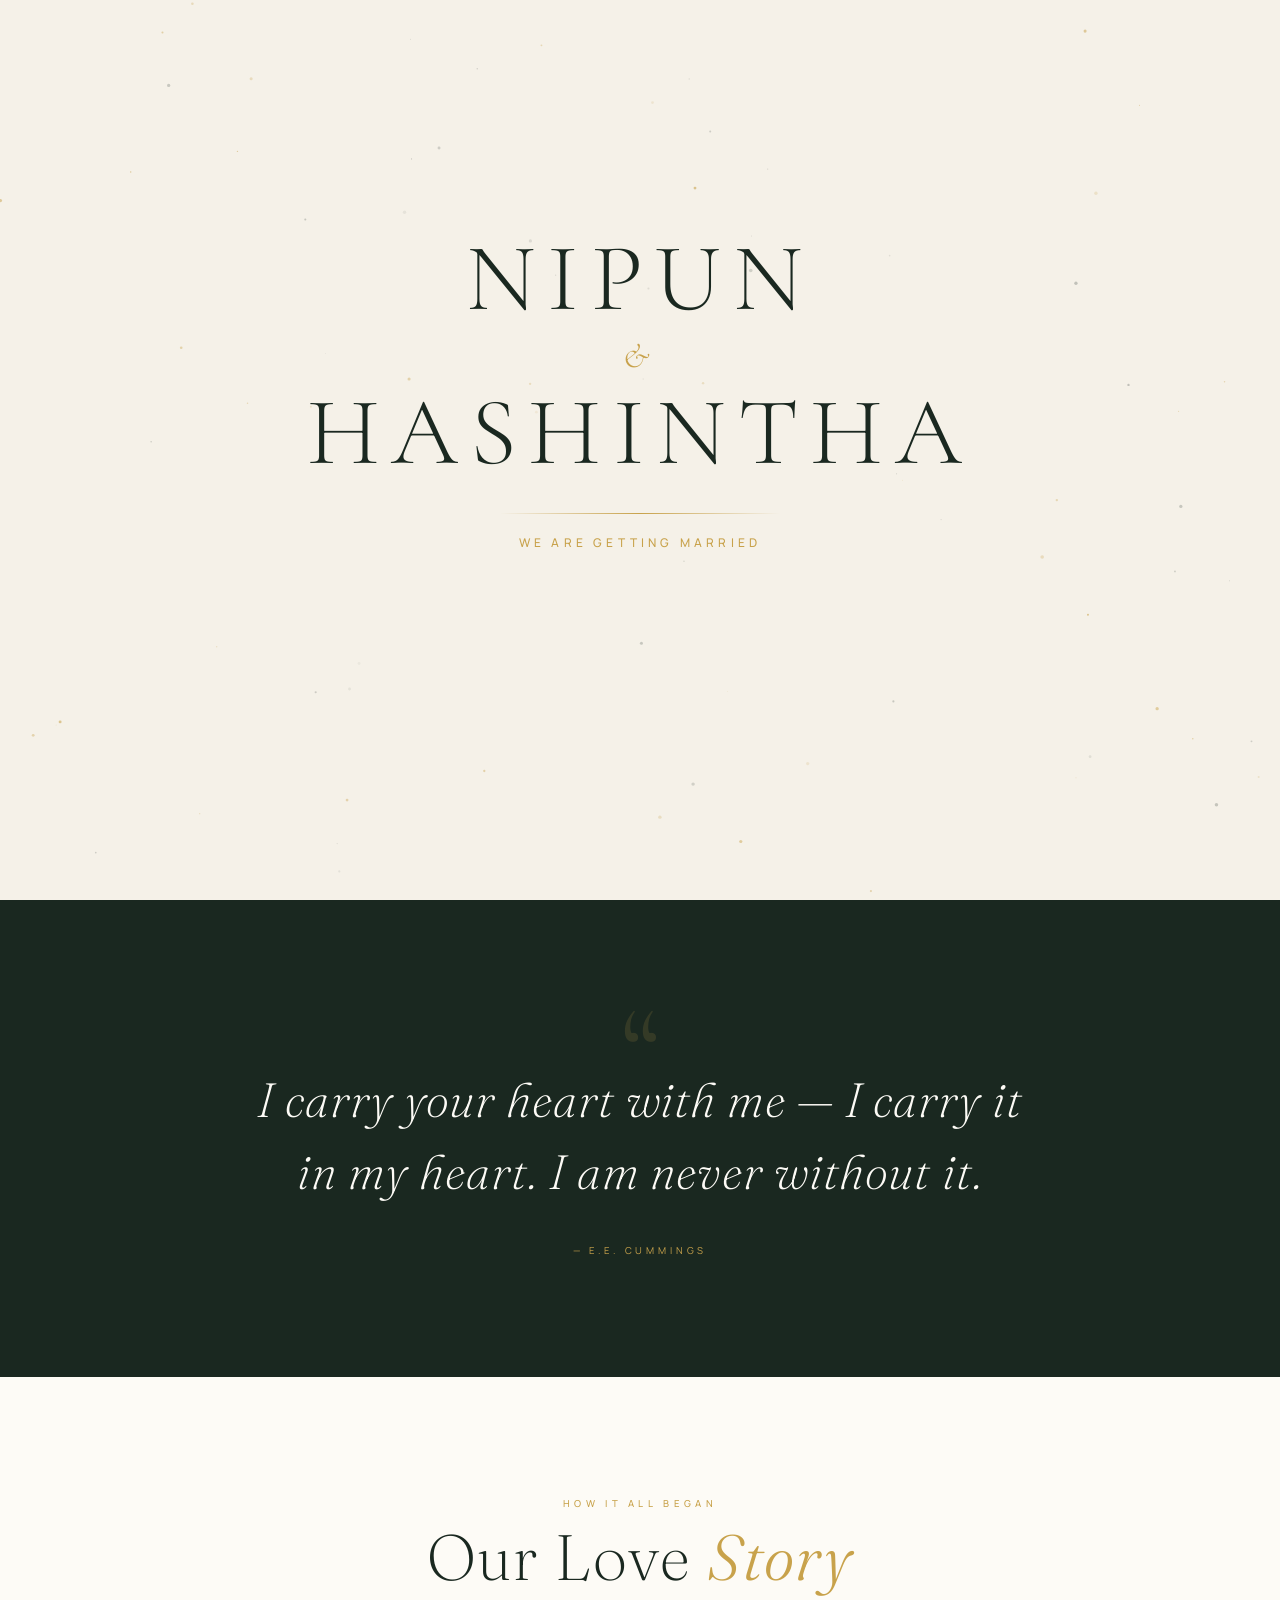
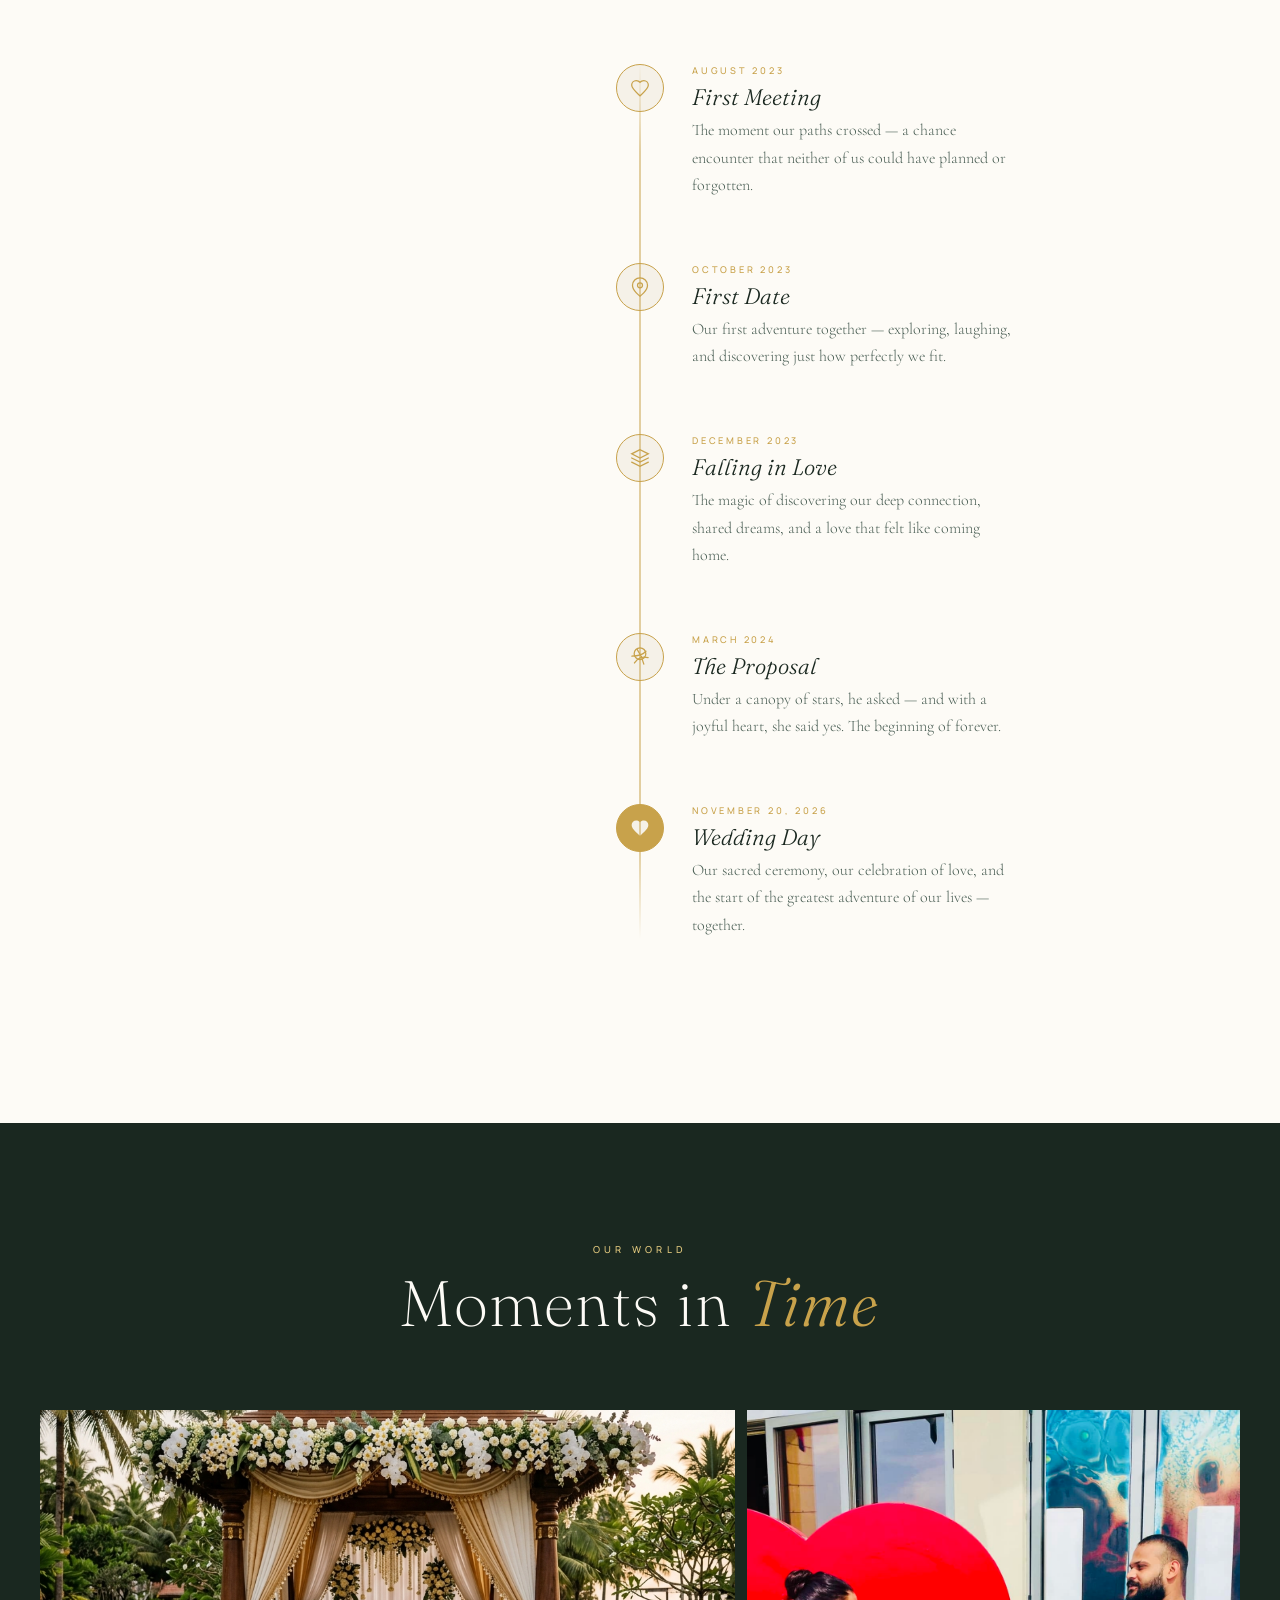
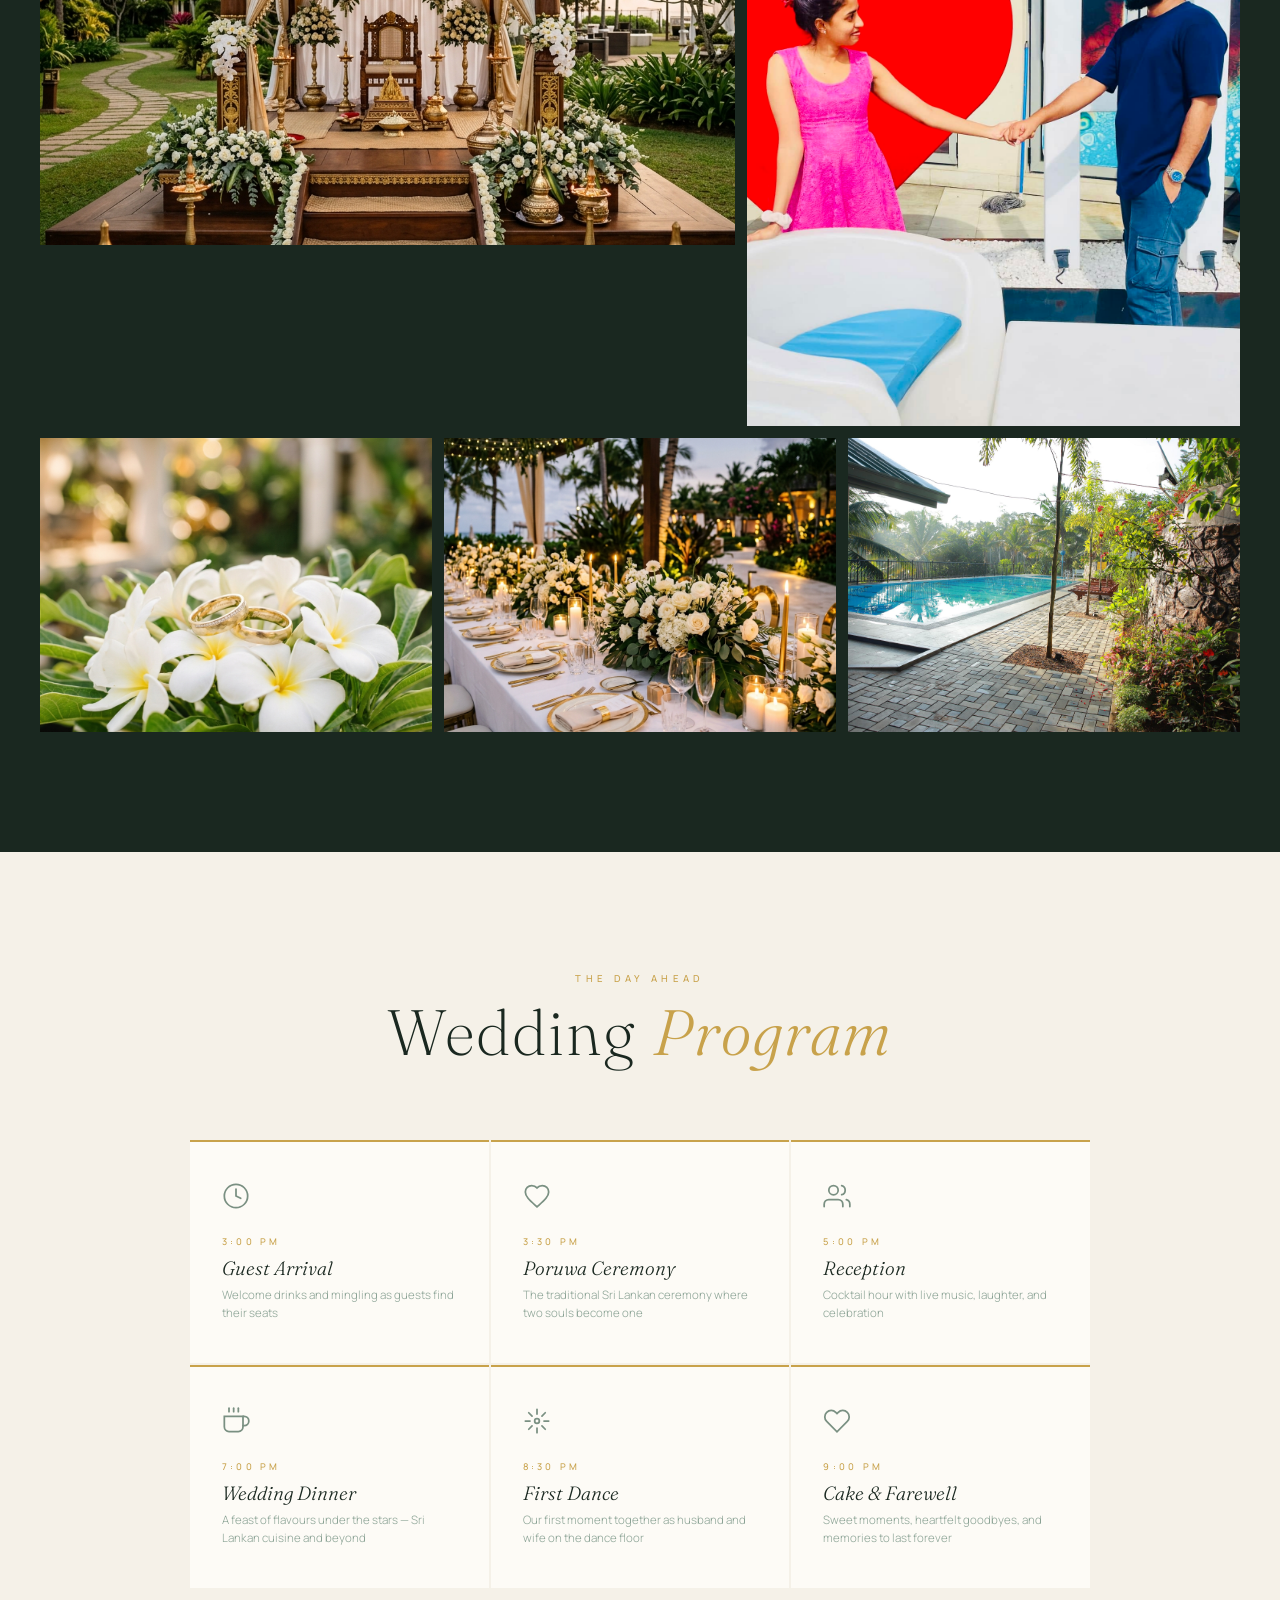
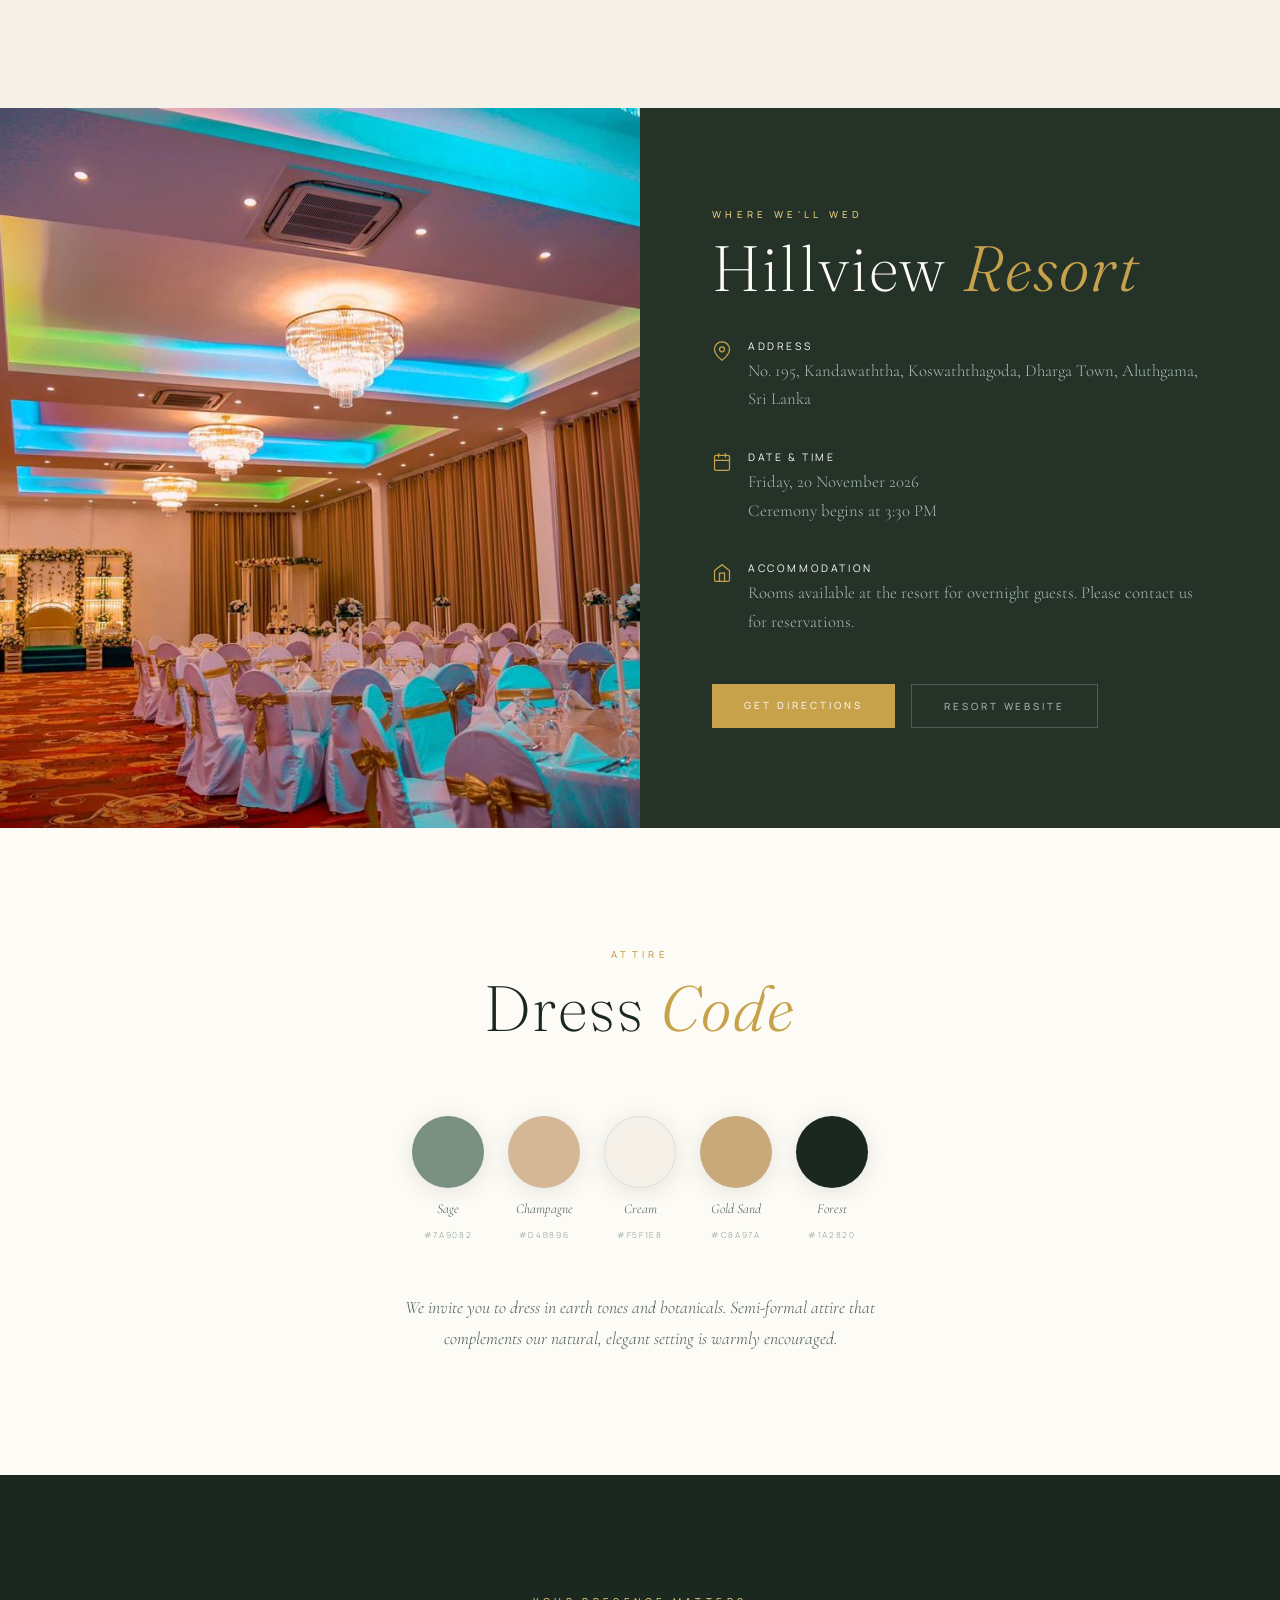
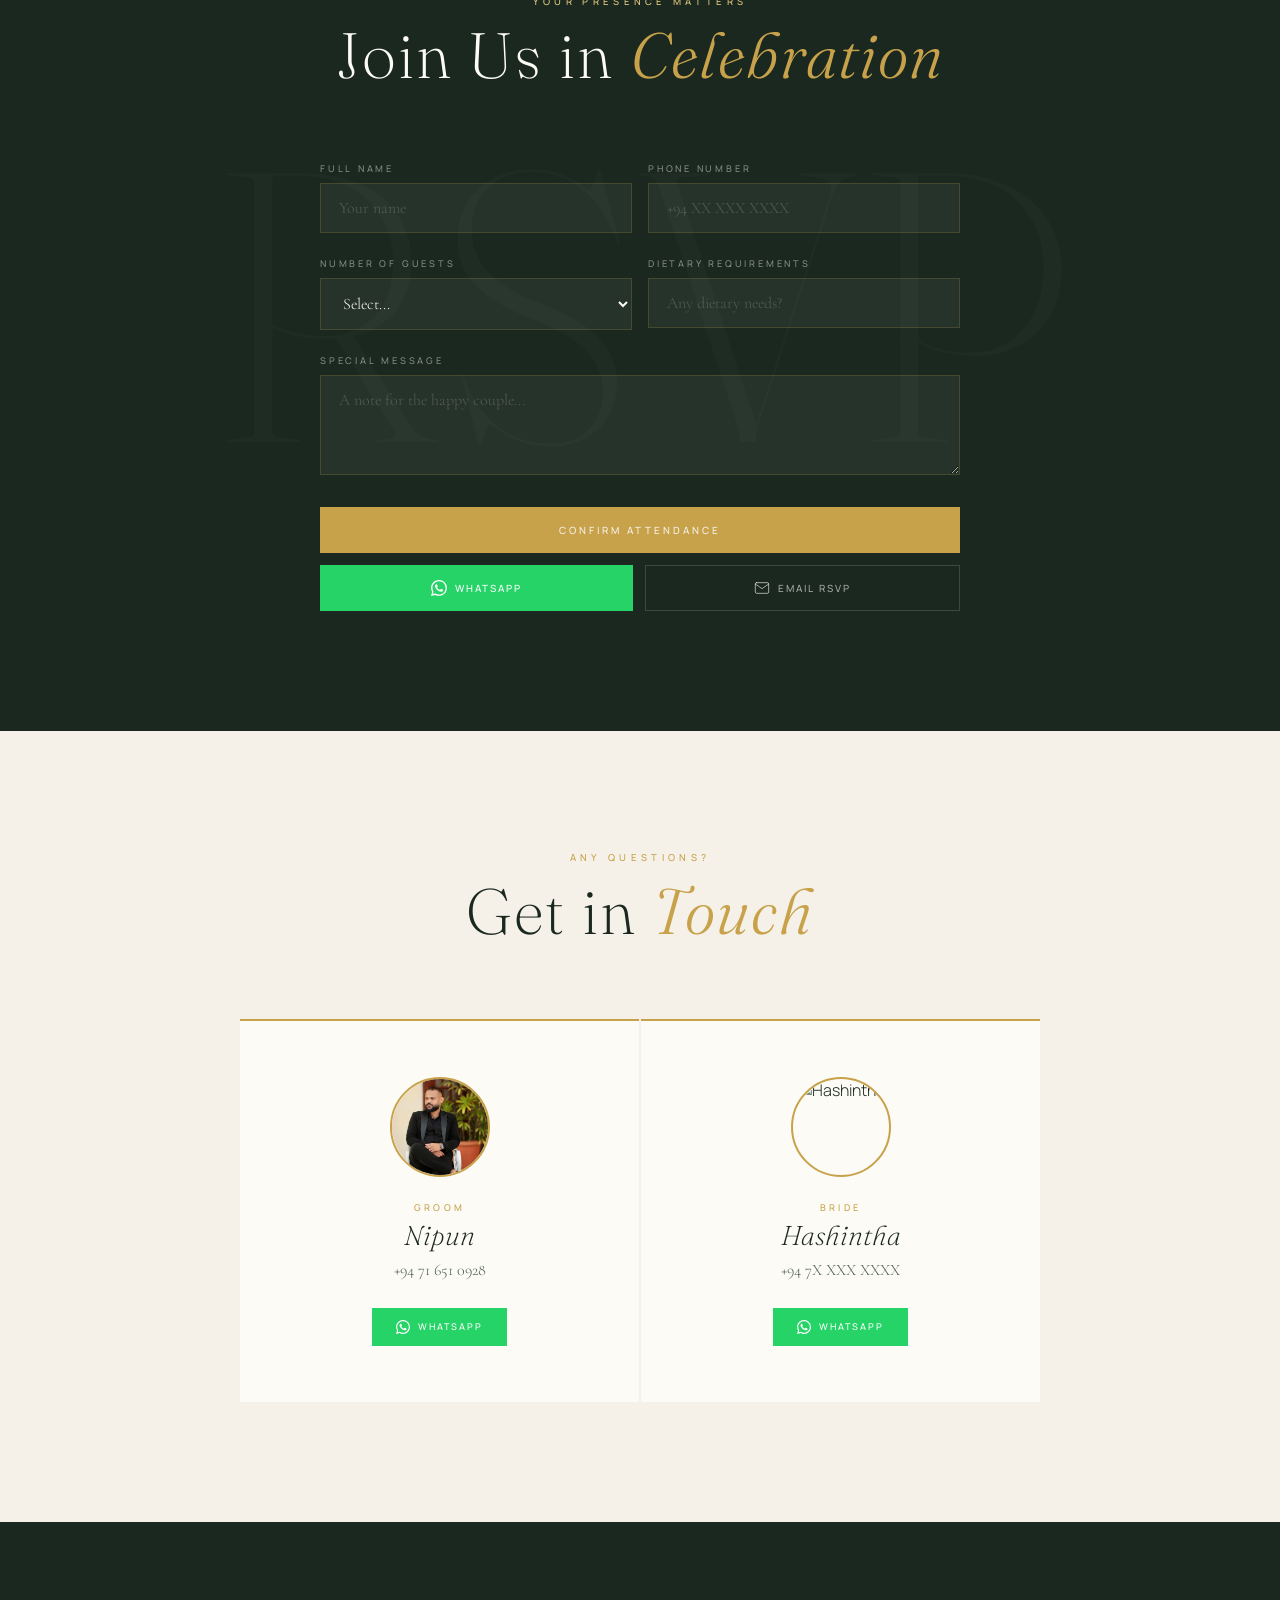
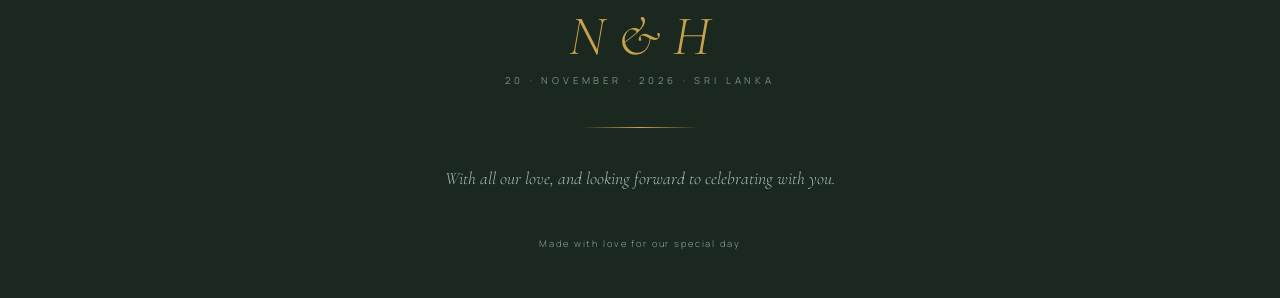
==== commit 80a27fdf: "feat: implement premium wedding invitation interface with luxury CSS, interactive opening screen, an" ====
--- a/src/indexnew.html
+++ b/src/indexnew.html
@@ -87,38 +87,50 @@
 
     .op-names {
       display: flex;
-      align-items: flex-end;
-      gap: 28px;
+      flex-direction: column;
+      align-items: center;
+      gap: 0.25em;
     }
 
     .op-name {
-      font-family: var(--ff-display);
-      font-size: clamp(2.8rem, 8vw, 6.5rem);
+      font-family: var(--ff-serif);
       font-weight: 200;
       color: var(--forest);
+      text-transform: uppercase;
       letter-spacing: 0.12em;
       line-height: 1;
-      overflow: hidden;
-    }
-
-    .op-name span {
-      display: inline-block;
+      white-space: nowrap;
+    }
+
+    #op-nipun {
+      font-size: clamp(3rem, 8vw, 6rem);
       opacity: 0;
-      transform: translateY(30px);
+      transform: translateY(20px);
+      transition: all 0.8s cubic-bezier(0.25, 1, 0.5, 1);
+    }
+
+    #op-hashintha {
+      font-size: clamp(3rem, 8vw, 6rem);
+      opacity: 0;
+      transform: translateY(20px);
+      transition: all 0.8s cubic-bezier(0.25, 1, 0.5, 1) 0.15s;
     }
 
     .op-amp {
       font-family: var(--ff-serif);
-      font-size: clamp(2rem, 5vw, 4rem);
+      font-style: italic;
+      font-size: clamp(1.2rem, 3vw, 2.2rem);
       font-weight: 300;
-      font-style: italic;
       color: var(--gold);
+      letter-spacing: 0.25em;
+      line-height: 1;
       opacity: 0;
-      transform: scale(0.6);
-      transition: all 0.6s cubic-bezier(0.34,1.56,0.64,1);
-      line-height: 1;
-      padding-bottom: 0.1em;
-    }
+      transform: scale(0.7);
+      transition: all 0.8s cubic-bezier(0.34, 1.56, 0.64, 1) 0.3s;
+      padding: 0.2em 0;
+    }
+
+    /* Opening names animated via JS direct style manipulation */
 
     .op-line {
       width: 0;
@@ -289,9 +301,9 @@
       inset: 0;
       background: linear-gradient(
         180deg,
-        rgba(26,40,32,0.35) 0%,
-        rgba(26,40,32,0.55) 50%,
-        rgba(26,40,32,0.75) 100%
+        rgba(245,241,232,0.85) 0%,
+        rgba(245,241,232,0.65) 50%,
+        rgba(245,241,232,0.9) 100%
       );
     }
 
@@ -316,32 +328,45 @@
       font-weight: 500;
       letter-spacing: 0.4em;
       text-transform: uppercase;
-      color: var(--gold-light);
+      color: var(--gold);
       opacity: 0;
       transform: translateY(20px);
       margin-bottom: 28px;
     }
 
     .hero-names {
-      font-family: var(--ff-display);
-      font-size: clamp(3.5rem, 10vw, 8rem);
-      font-weight: 200;
-      color: #fff;
-      line-height: 0.95;
-      letter-spacing: 0.04em;
+      font-family: var(--ff-serif);
+      font-weight: 300;
+      color: var(--forest);
+      line-height: 1.1;
+      letter-spacing: 0.02em;
       opacity: 0;
       transform: translateY(30px);
-    }
-
+      display: flex;
+      flex-direction: column;
+      align-items: center;
+      gap: 0.3em;
+    }
+
+    .hero-names .name-groom{
+      font-size: clamp(3.5rem, 9vw, 7.5rem);
+      font-weight: 200;
+      text-transform: uppercase;
+      letter-spacing: 0.12em;
+      line-height: 1;
+      white-space: nowrap;
+    }
+
+    /* Hero name children are visible once parent reveals — no child opacity overrides */
     .hero-names .connector {
-      display: block;
       font-family: var(--ff-serif);
       font-style: italic;
-      font-size: clamp(1.4rem, 3.5vw, 2.8rem);
+      font-size: clamp(1.5rem, 3vw, 2.5rem);
       font-weight: 300;
-      color: var(--gold-light);
-      margin: 8px 0;
-      letter-spacing: 0.15em;
+      color: var(--gold);
+      letter-spacing: 0.25em;
+      line-height: 1;
+      padding: 0.15em 0;
     }
 
     .hero-divider {
@@ -359,7 +384,7 @@
       font-size: clamp(1rem, 2.5vw, 1.4rem);
       font-weight: 300;
       font-style: italic;
-      color: rgba(255,255,255,0.85);
+      color: var(--text-mid);
       letter-spacing: 0.1em;
       opacity: 0;
       transform: translateY(15px);
@@ -371,7 +396,7 @@
       font-weight: 400;
       letter-spacing: 0.3em;
       text-transform: uppercase;
-      color: rgba(255,255,255,0.55);
+      color: var(--text-light);
       margin-top: 8px;
       opacity: 0;
       transform: translateY(10px);
@@ -390,14 +415,14 @@
     .cd-item {
       text-align: center;
       padding: 20px 28px;
-      background: rgba(255,255,255,0.06);
+      background: rgba(245,241,232,0.8);
       backdrop-filter: blur(12px);
-      border: 1px solid rgba(200,162,75,0.2);
+      border: 1px solid rgba(200,162,75,0.3);
       border-right: none;
       min-width: 90px;
     }
 
-    .cd-item:last-child { border-right: 1px solid rgba(200,162,75,0.2); }
+    .cd-item:last-child { border-right: 1px solid rgba(200,162,75,0.3); }
     .cd-item:first-child { border-radius: 2px 0 0 2px; }
     .cd-item:last-child { border-radius: 0 2px 2px 0; }
 
@@ -405,7 +430,7 @@
       font-family: var(--ff-display);
       font-size: clamp(1.8rem, 4vw, 2.8rem);
       font-weight: 200;
-      color: #fff;
+      color: var(--forest);
       line-height: 1;
       letter-spacing: 0.02em;
     }
@@ -416,7 +441,7 @@
       font-weight: 500;
       letter-spacing: 0.35em;
       text-transform: uppercase;
-      color: var(--gold-light);
+      color: var(--sage);
       margin-top: 6px;
     }
 
@@ -455,8 +480,8 @@
       letter-spacing: 0.3em;
       text-transform: uppercase;
       background: none;
-      color: rgba(255,255,255,0.8);
-      border: 1px solid rgba(255,255,255,0.3);
+      color: var(--forest);
+      border: 1px solid var(--forest);
       padding: 16px 36px;
       cursor: pointer;
       text-decoration: none;
@@ -464,7 +489,7 @@
       display: inline-block;
     }
 
-    .btn-outline:hover { border-color: var(--gold-light); color: var(--gold-light); }
+    .btn-outline:hover { background: var(--forest); color: var(--cream); }
 
     .scroll-hint {
       position: absolute;
@@ -1422,6 +1447,43 @@
       90% { opacity: 0.4; }
       100% { transform: translateY(100vh) rotate(480deg); opacity: 0; }
     }
+
+    /* =============================================
+       BACK TO TOP
+    ============================================= */
+    .back-to-top {
+      position: fixed;
+      bottom: 32px;
+      right: 32px;
+      width: 48px;
+      height: 48px;
+      background: var(--gold);
+      color: var(--cream);
+      border: none;
+      border-radius: 50%;
+      font-size: 1.4rem;
+      line-height: 1;
+      cursor: pointer;
+      display: flex;
+      align-items: center;
+      justify-content: center;
+      opacity: 0;
+      pointer-events: none;
+      transition: all 0.4s ease;
+      z-index: 200;
+      box-shadow: 0 4px 20px rgba(200,162,75,0.35);
+    }
+
+    .back-to-top.visible {
+      opacity: 1;
+      pointer-events: all;
+    }
+
+    .back-to-top:hover {
+      background: var(--gold-light);
+      transform: translateY(-4px);
+      box-shadow: 0 8px 28px rgba(200,162,75,0.5);
+    }
   </style>
 </head>
 <body>
@@ -1433,10 +1495,9 @@
     <canvas id="opening-canvas"></canvas>
     <div class="opening-center">
       <div class="op-names">
-        <div class="op-name" id="op-nipun"><span>N</span><span>I</span><span>P</span><span>U</span><span>N</span></div>
-        <div class="op-name" id="op-ekak"><span>K</span><span>U</span><span>M</span><span>A</span><span>R</span><span>A</span></div>
-        <div class="op-amp" id="op-amp">&amp;</div>
-        <div class="op-name" id="op-hashintha"><span>H</span><span>A</span><span>S</span><span>H</span><span>I</span><span>N</span><span>T</span><span>H</span><span>A</span></div>
+        <div class="op-name" id="op-nipun">Nipun</div>
+          <div class="op-amp" id="op-amp">&amp;</div>
+          <div class="op-name" id="op-hashintha">Hashintha</div>
       </div>
       <div class="op-line" id="op-line"></div>
       <div class="op-subtitle" id="op-subtitle">We Are Getting Married</div>
@@ -1470,8 +1531,8 @@
     <section id="hero">
       <div class="hero-bg">
         <img
-          src="https://images.unsplash.com/photo-1519741497674-611481863552?w=1800&q=80&auto=format"
-          alt="Luxury wedding ceremony"
+          src="assets/images/flower bouquet.jpg"
+          alt="Nipun & Hashintha Wedding — Hillview Resort"
           id="hero-img"
         >
       </div>
@@ -1480,12 +1541,12 @@
       <div class="hero-content">
         <div class="hero-eyebrow" id="h-eyebrow">20 · November · 2026 · Sri Lanka</div>
         <h1 class="hero-names" id="h-names">
-          <span class="name-n">Nipun</span>
-          <span class="connector">and</span>
-          <span class="name-h">Hashintha</span>
+          <span class="name-groom">Nipun</span>
+          <span class="connector" aria-hidden="true">&amp;</span>
+          <span class="name-bride">Hashintha</span>
         </h1>
         <div class="hero-divider" id="h-div"></div>
-        <div class="hero-date" id="h-date">Hillview Resort, Geoffrey Bawa Heritage</div>
+        <div class="hero-date" id="h-date">Hillview Resort</div>
         <div class="hero-venue-text" id="h-venue">Dharga Town, Sri Lanka</div>
 
         <div class="hero-countdown" id="h-cd">
@@ -1637,23 +1698,23 @@
 
       <div class="gallery-grid">
         <div class="gallery-item reveal" onclick="openLightbox(this)">
-          <img src="https://images.unsplash.com/photo-1606800052052-a08af7148866?w=1200&q=80&auto=format" alt="Ceremony" loading="lazy">
+          <img src="assets/images/ceremony.png" alt="Ceremony" loading="lazy">
           <div class="gallery-item-overlay"><span class="gallery-caption">The Sacred Ceremony</span></div>
         </div>
         <div class="gallery-item reveal" style="transition-delay:0.1s" onclick="openLightbox(this)">
-          <img src="https://images.unsplash.com/photo-1469371670807-013ccf25f16a?w=900&q=80&auto=format" alt="Couple" loading="lazy">
+          <img src="assets/images/couple.jpg" alt="Couple" loading="lazy">
           <div class="gallery-item-overlay"><span class="gallery-caption">Together Forever</span></div>
         </div>
         <div class="gallery-item reveal" style="transition-delay:0.15s" onclick="openLightbox(this)">
-          <img src="https://images.unsplash.com/photo-1512678080530-7760d81faba6?w=900&q=80&auto=format" alt="Rings" loading="lazy">
+          <img src="assets/images/rings.png" alt="Rings" loading="lazy">
           <div class="gallery-item-overlay"><span class="gallery-caption">Eternal Vows</span></div>
         </div>
         <div class="gallery-item reveal" style="transition-delay:0.2s" onclick="openLightbox(this)">
-          <img src="https://images.unsplash.com/photo-1525772764200-be829a350797?w=900&q=80&auto=format" alt="Reception" loading="lazy">
+          <img src="assets/images/reception.png" alt="Reception" loading="lazy">
           <div class="gallery-item-overlay"><span class="gallery-caption">Celebration Night</span></div>
         </div>
         <div class="gallery-item reveal" style="transition-delay:0.25s" onclick="openLightbox(this)">
-          <img src="../assets/images/pool.jpg" alt="Pool at Hillview Resort" loading="lazy">
+          <img src="assets/images/pool.jpg" alt="Pool at Hillview Resort" loading="lazy">
           <div class="gallery-item-overlay"><span class="gallery-caption">Pool at Hillview Resort</span></div>
         </div>
       </div>
@@ -1664,6 +1725,7 @@
       <button class="lightbox-close" onclick="closeLightbox()" aria-label="Close lightbox">×</button>
       <img id="lightbox-img" src="" alt="">
     </div>
+<button id="back-to-top" class="back-to-top" aria-label="Back to top">↑</button>
 
     <!-- Lightbox Responsive Styles -->
     <style>
@@ -1768,7 +1830,7 @@
     ============================================= -->
     <section id="venue">
       <div class="venue-image-side">
-        <img src="../assets/images/hillviewhall.jpeg" alt="Hillview Resort">
+        <img src="assets/images/hillviewhall.jpeg" alt="Hillview Resort">
       </div>
       <div class="venue-info-side">
         <div class="reveal">
@@ -1941,7 +2003,7 @@
       <div class="contact-grid">
         <div class="contact-card reveal">
           <div class="contact-avatar">
-            <img src="https://images.unsplash.com/photo-1507003211169-0a1dd7228f2d?w=200&q=80&auto=format" alt="Nipun">
+            <img src="assets/images/Nipun.jpg" alt="Nipun">
           </div>
           <div class="contact-role">Groom</div>
           <div class="contact-name">Nipun</div>
@@ -2033,28 +2095,28 @@
     }
     loop();
 
-    // Stagger letter reveal
-    function revealLetters(el, delay) {
-      const spans = el.querySelectorAll('span');
-      spans.forEach((s, i) => {
-        setTimeout(() => {
-          s.style.transition = `opacity 0.4s ease, transform 0.5s cubic-bezier(0.34,1.56,0.64,1)`;
-          s.style.opacity = '1';
-          s.style.transform = 'translateY(0)';
-        }, delay + i * 80);
-      });
-    }
-
-    // Sequence
-    setTimeout(() => revealLetters(document.getElementById('op-nipun'), 0), 400);
+    // Simple fade-in for opening names and ampersand
+    function fadeInElement(id, delay) {
+      const el = document.getElementById(id);
+      if (!el) return;
+      setTimeout(() => {
+        el.style.transition = 'opacity 0.8s cubic-bezier(0.25,1,0.5,1), transform 0.8s cubic-bezier(0.25,1,0.5,1)';
+        el.style.opacity = '1';
+        el.style.transform = 'translateY(0)';
+      }, delay);
+    }
+
+    // Sequence using new IDs
+    fadeInElement('op-nipun', 400);
     setTimeout(() => {
       const amp = document.getElementById('op-amp');
       amp.style.transition = 'all 0.6s cubic-bezier(0.34,1.56,0.64,1)';
       amp.style.opacity = '1';
       amp.style.transform = 'scale(1)';
     }, 900);
-    setTimeout(() => revealLetters(document.getElementById('op-hashintha'), 0), 1100);
-
+    fadeInElement('op-hashintha', 1100);
+
+    // Expand line and reveal other elements as before
     setTimeout(() => {
       const line = document.getElementById('op-line');
       line.style.transition = 'width 0.9s cubic-bezier(0.25,1,0.5,1)';
@@ -2332,6 +2394,18 @@
     }
   }
   addPetals();
+
+  /* =============================================
+     BACK TO TOP
+  ============================================= */
+  (function() {
+    const btt = document.getElementById('back-to-top');
+    if (!btt) return;
+    btt.addEventListener('click', () => window.scrollTo({ top: 0, behavior: 'smooth' }));
+    window.addEventListener('scroll', () => {
+      btt.classList.toggle('visible', window.scrollY > 400);
+    }, { passive: true });
+  })();
   </script>
 
 </body>
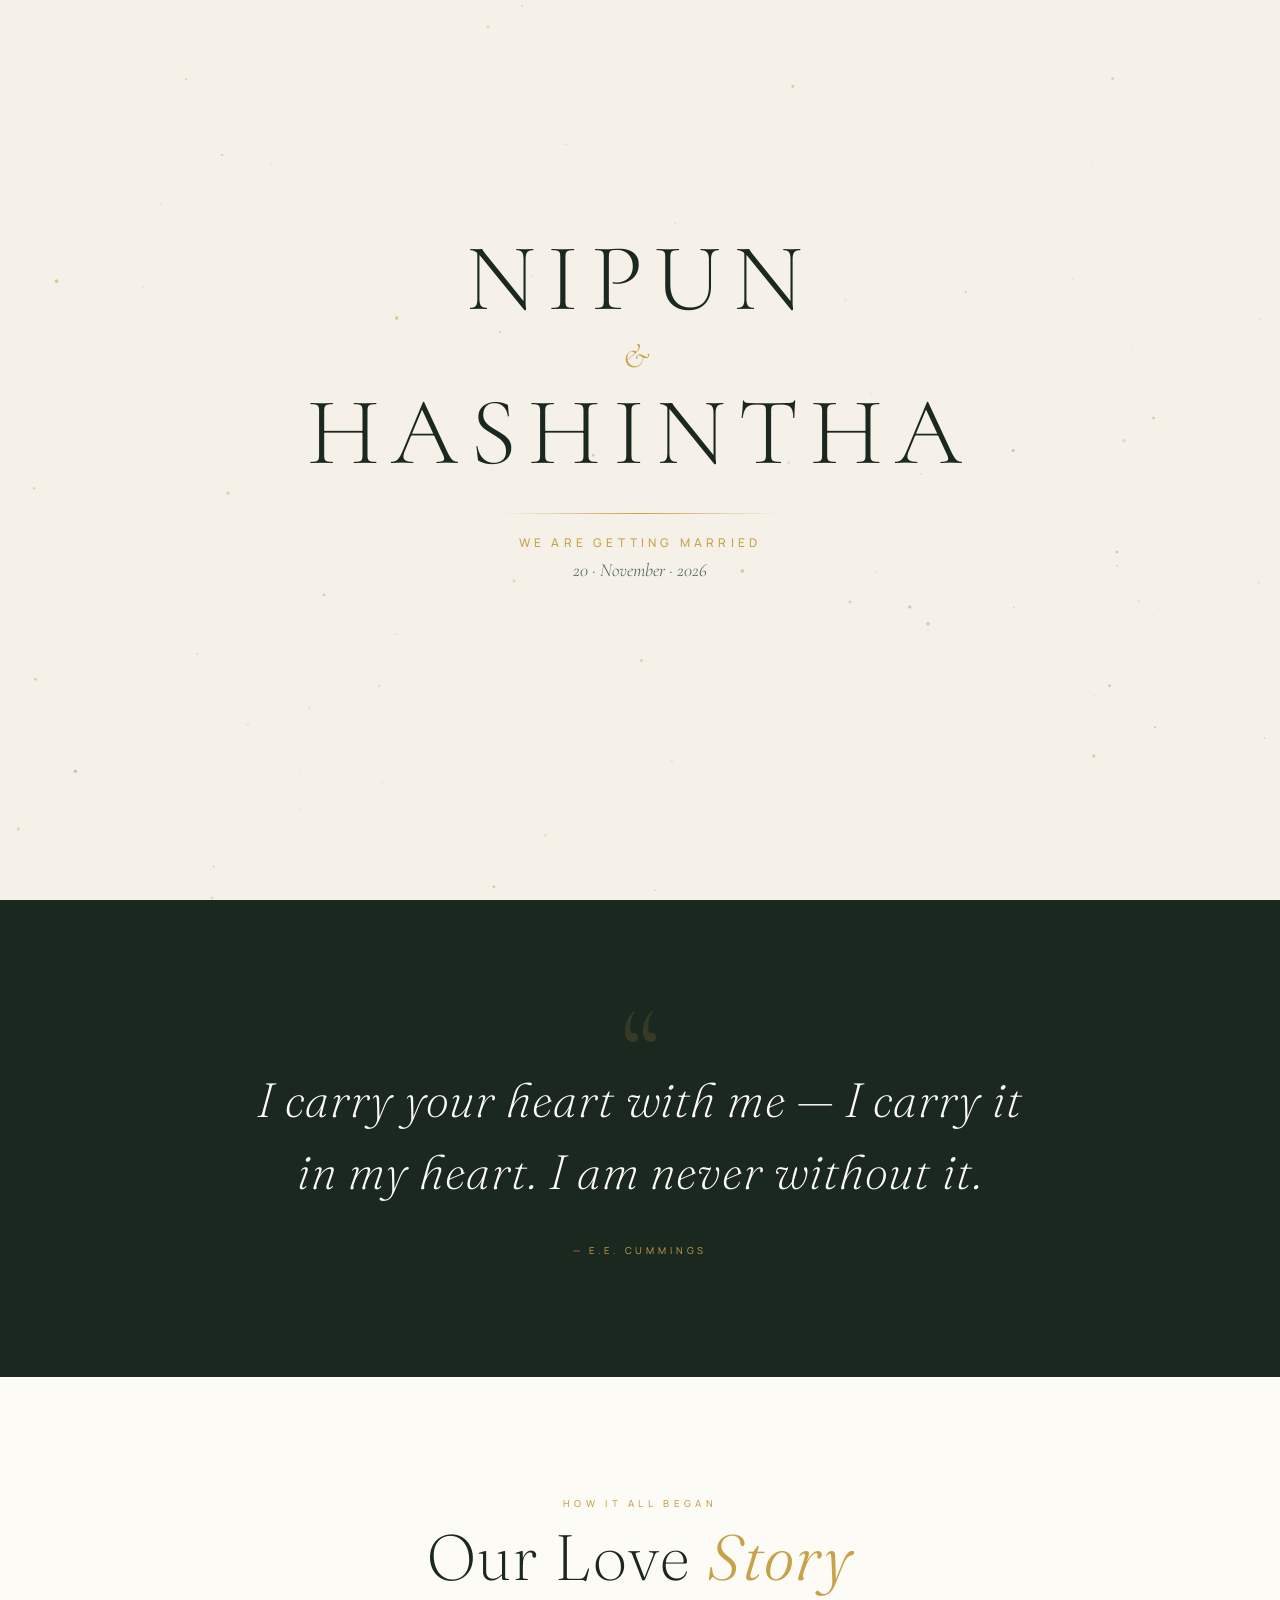
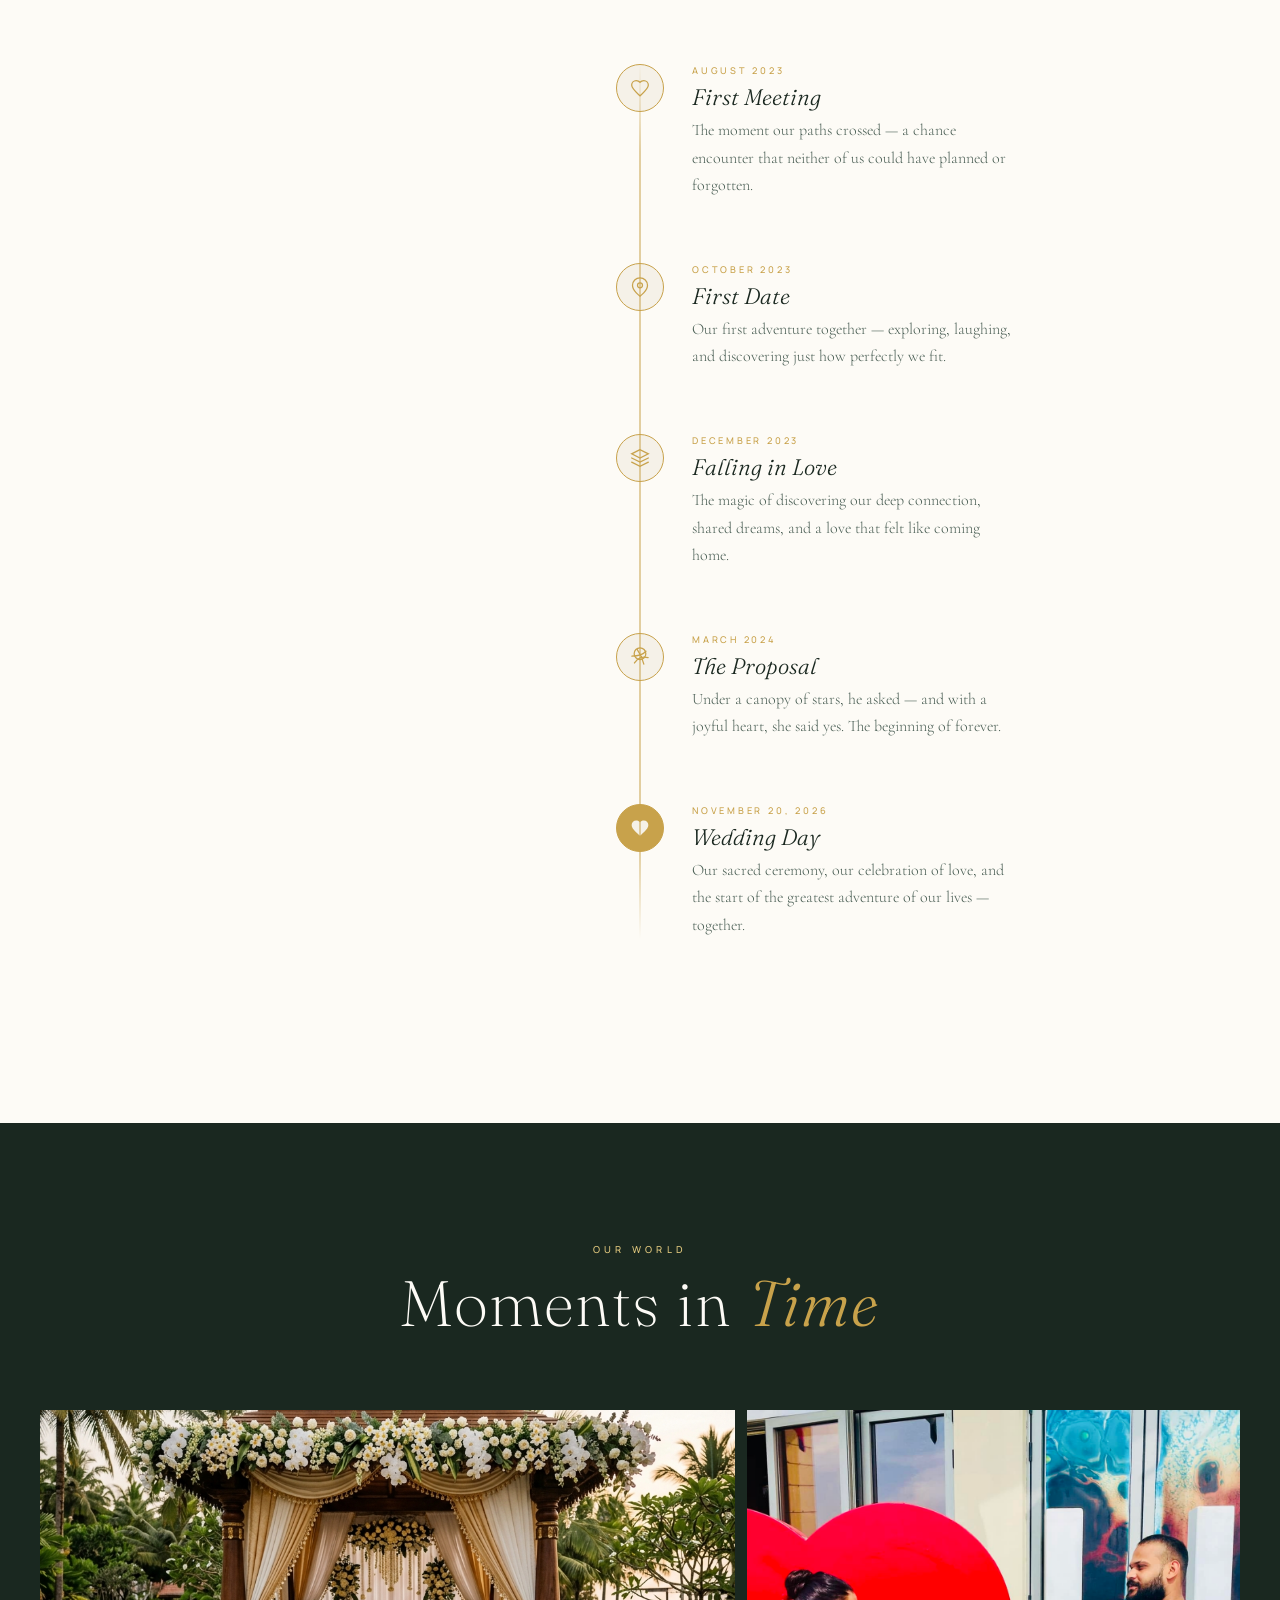
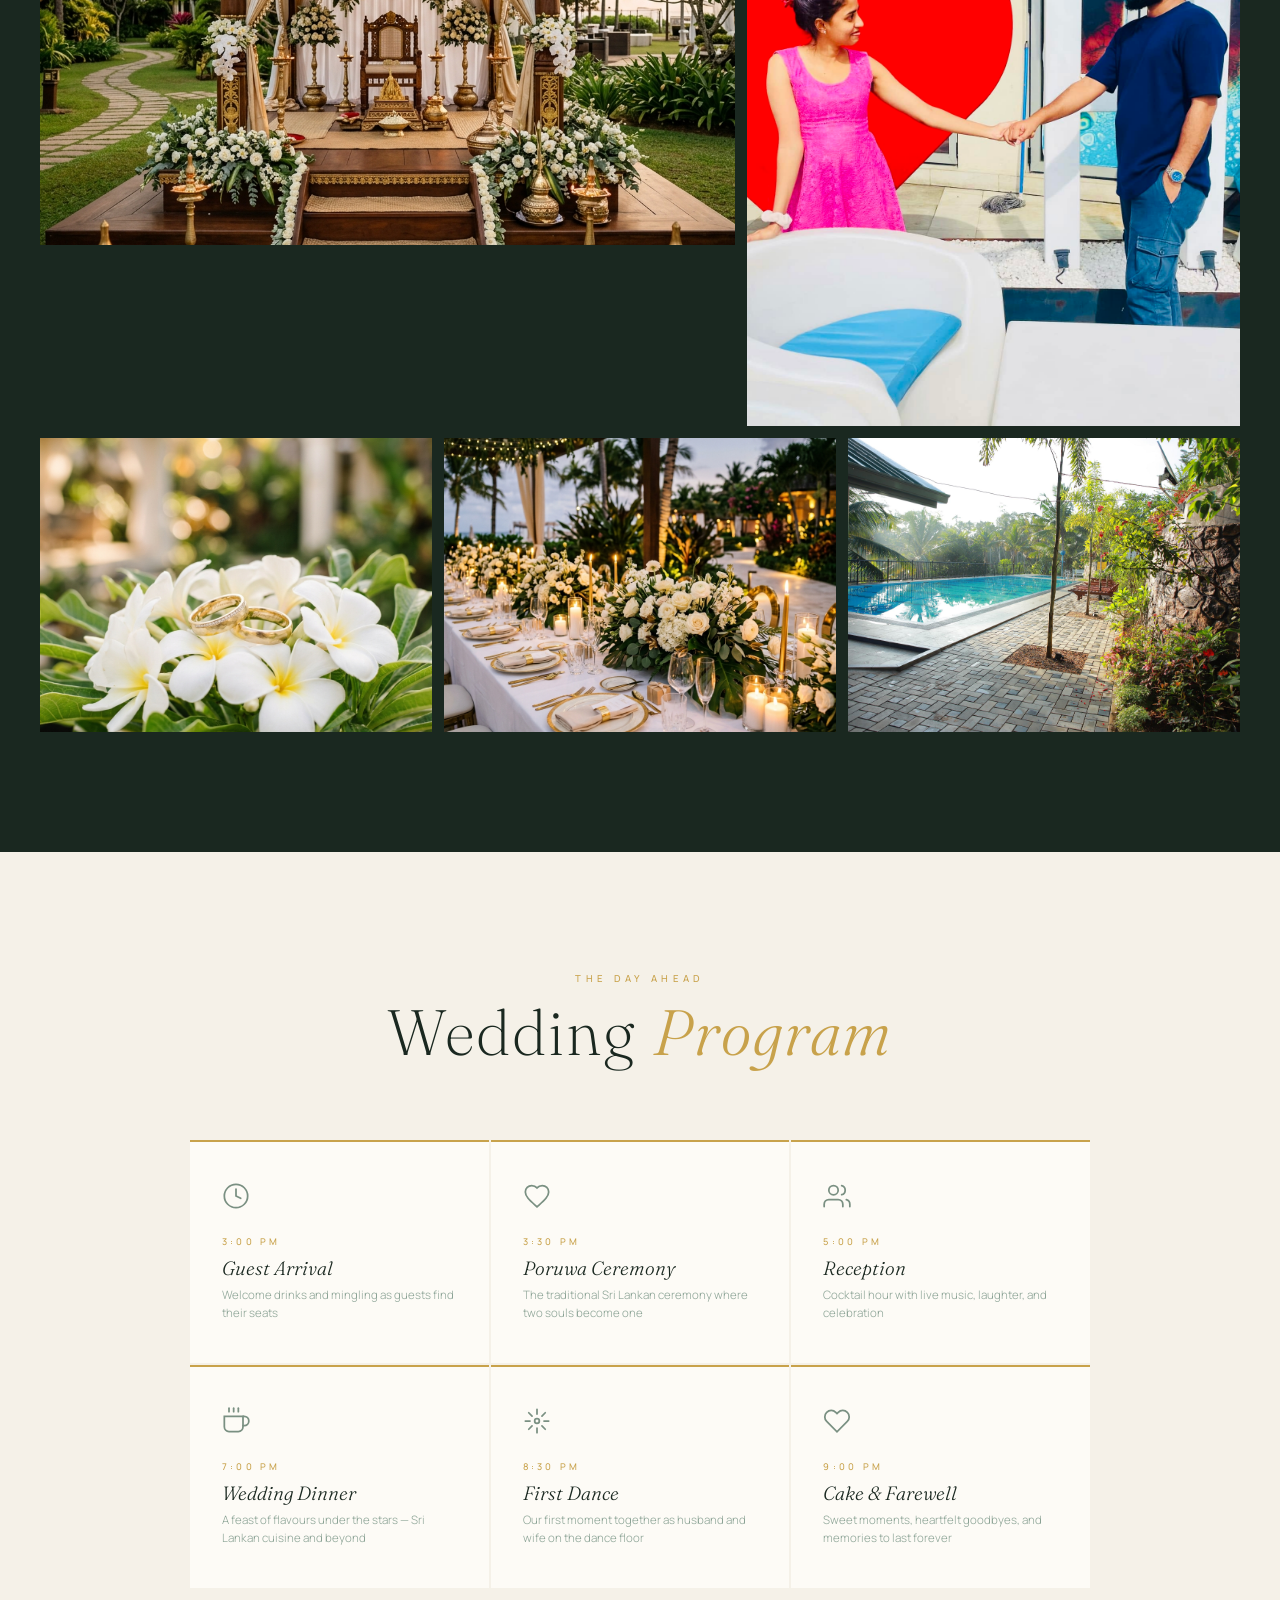
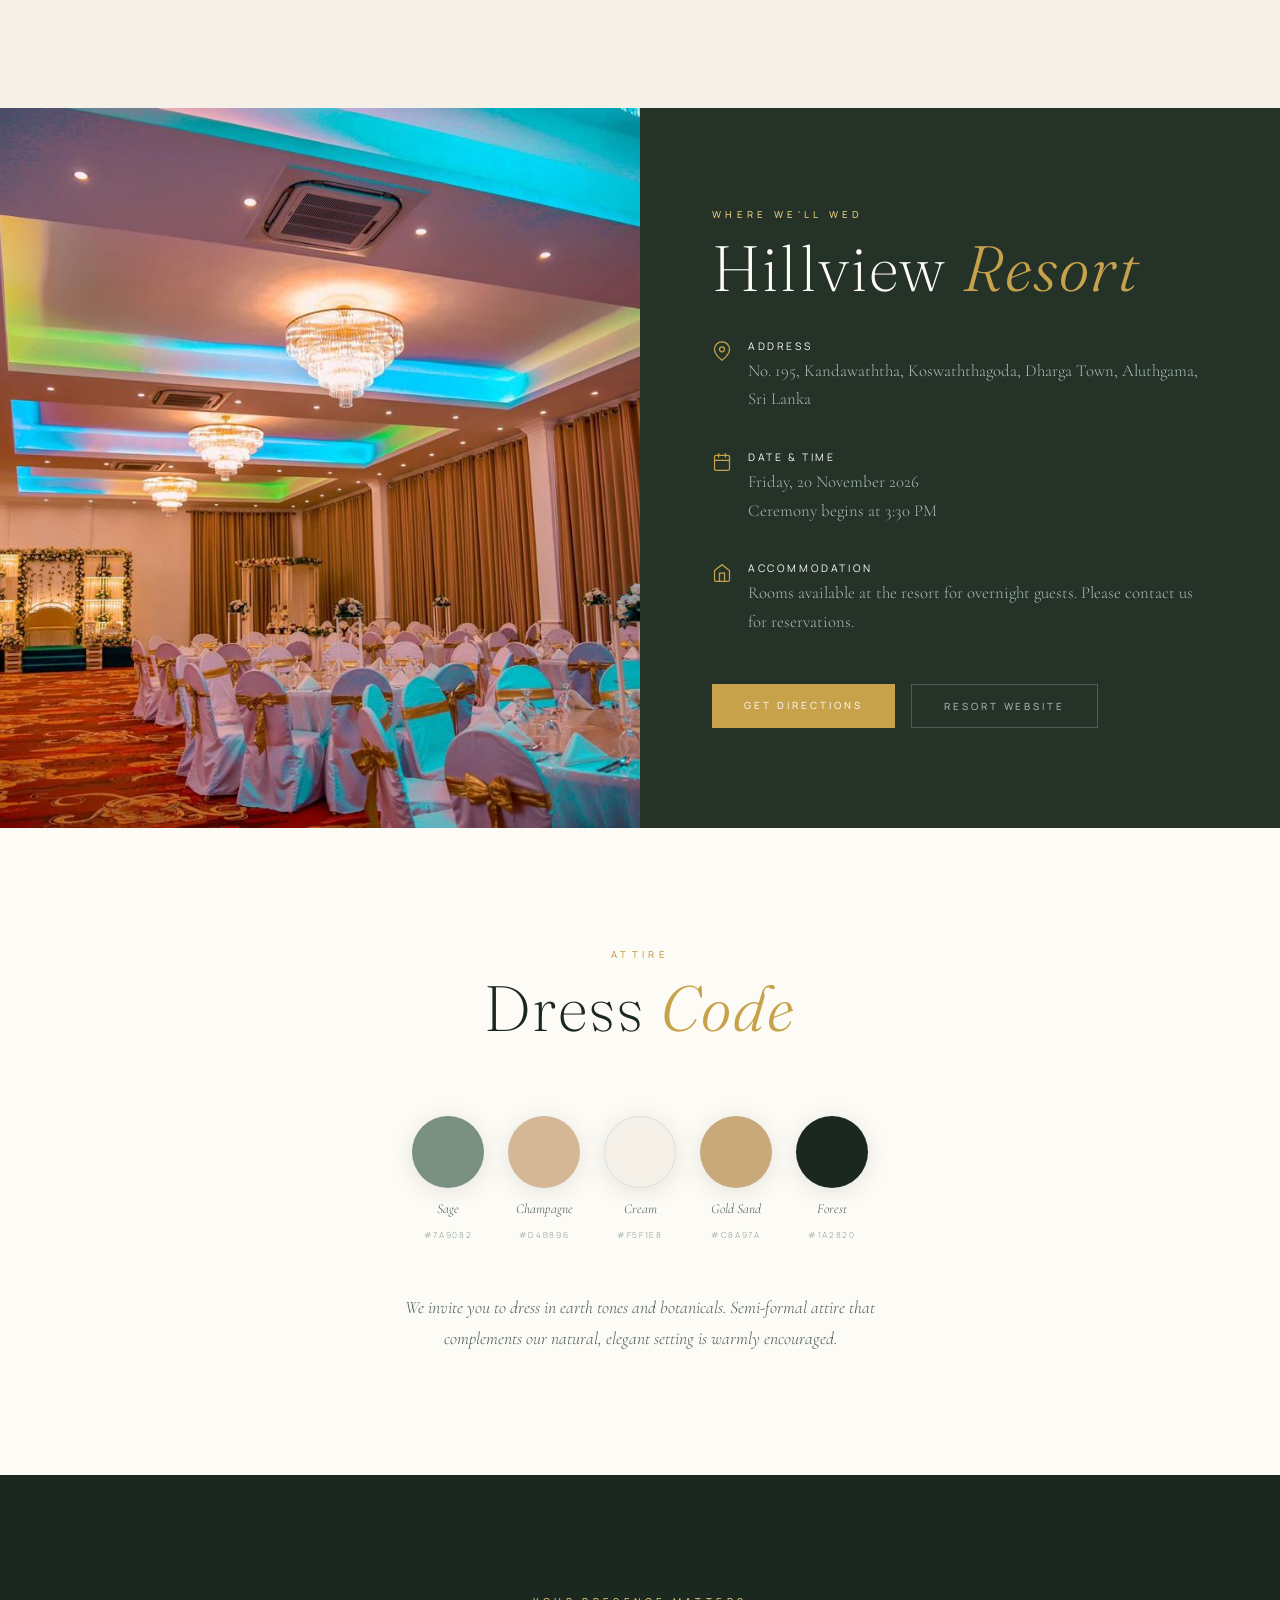
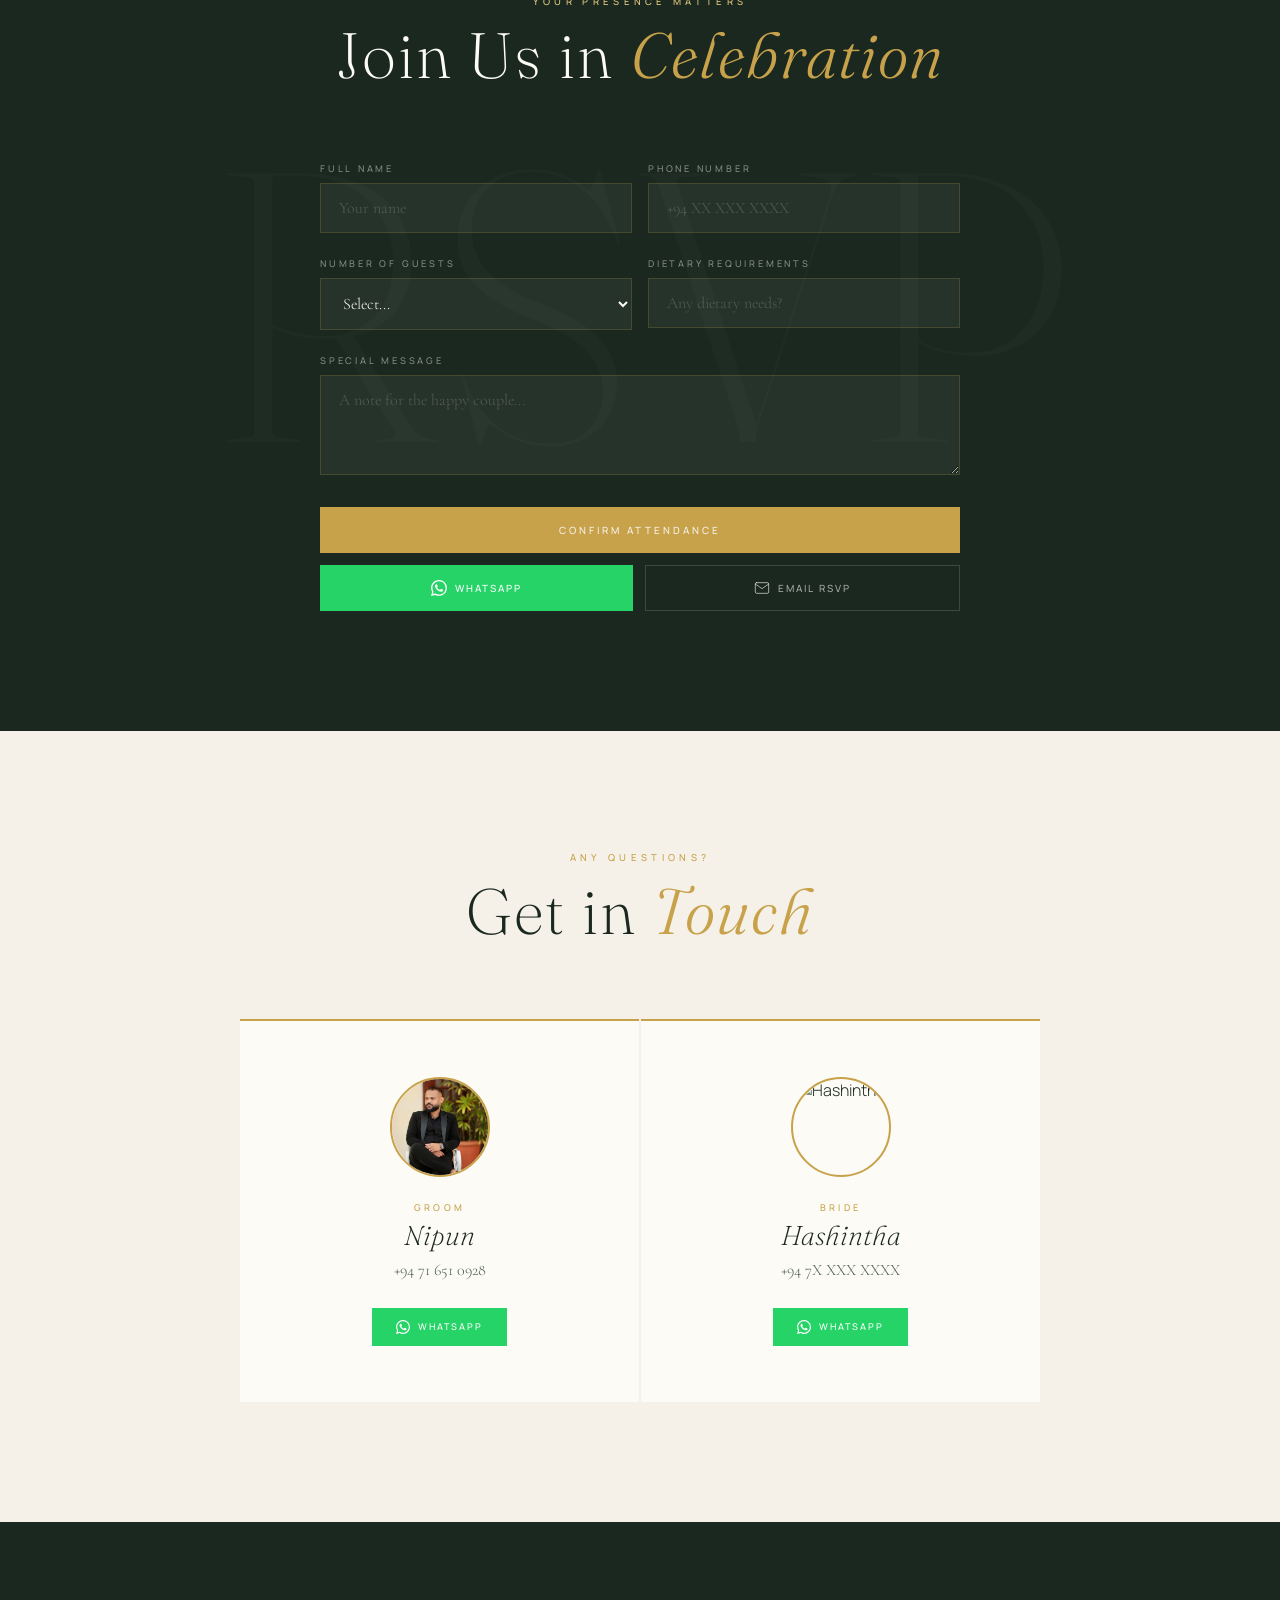
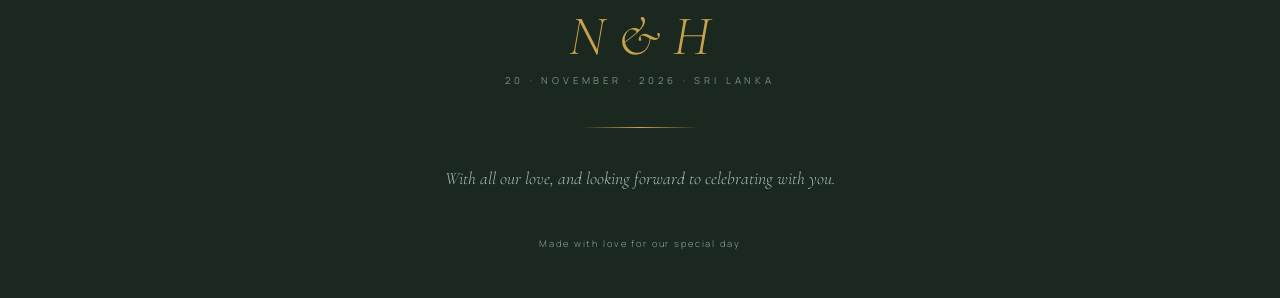
==== commit 4fbe2573: "feat: add wedding invitation landing page with initial UI structure and animations" ====
--- a/src/indexnew.html
+++ b/src/indexnew.html
@@ -1869,7 +1869,7 @@
         </div>
 
         <div class="venue-actions reveal" style="transition-delay:0.34s">
-          <a href="https://maps.google.com/?q=6.9346,79.9953" target="_blank" class="btn-gold">Get Directions</a>
+          <a href="https://maps.app.goo.gl/U4jNSNtVjttgdAkN9" target="_blank" class="btn-gold">Get Directions</a>
           <a href="https://www.hillviewresort.lk/" target="_blank" class="btn-ghost-light">Resort Website</a>
         </div>
       </div>
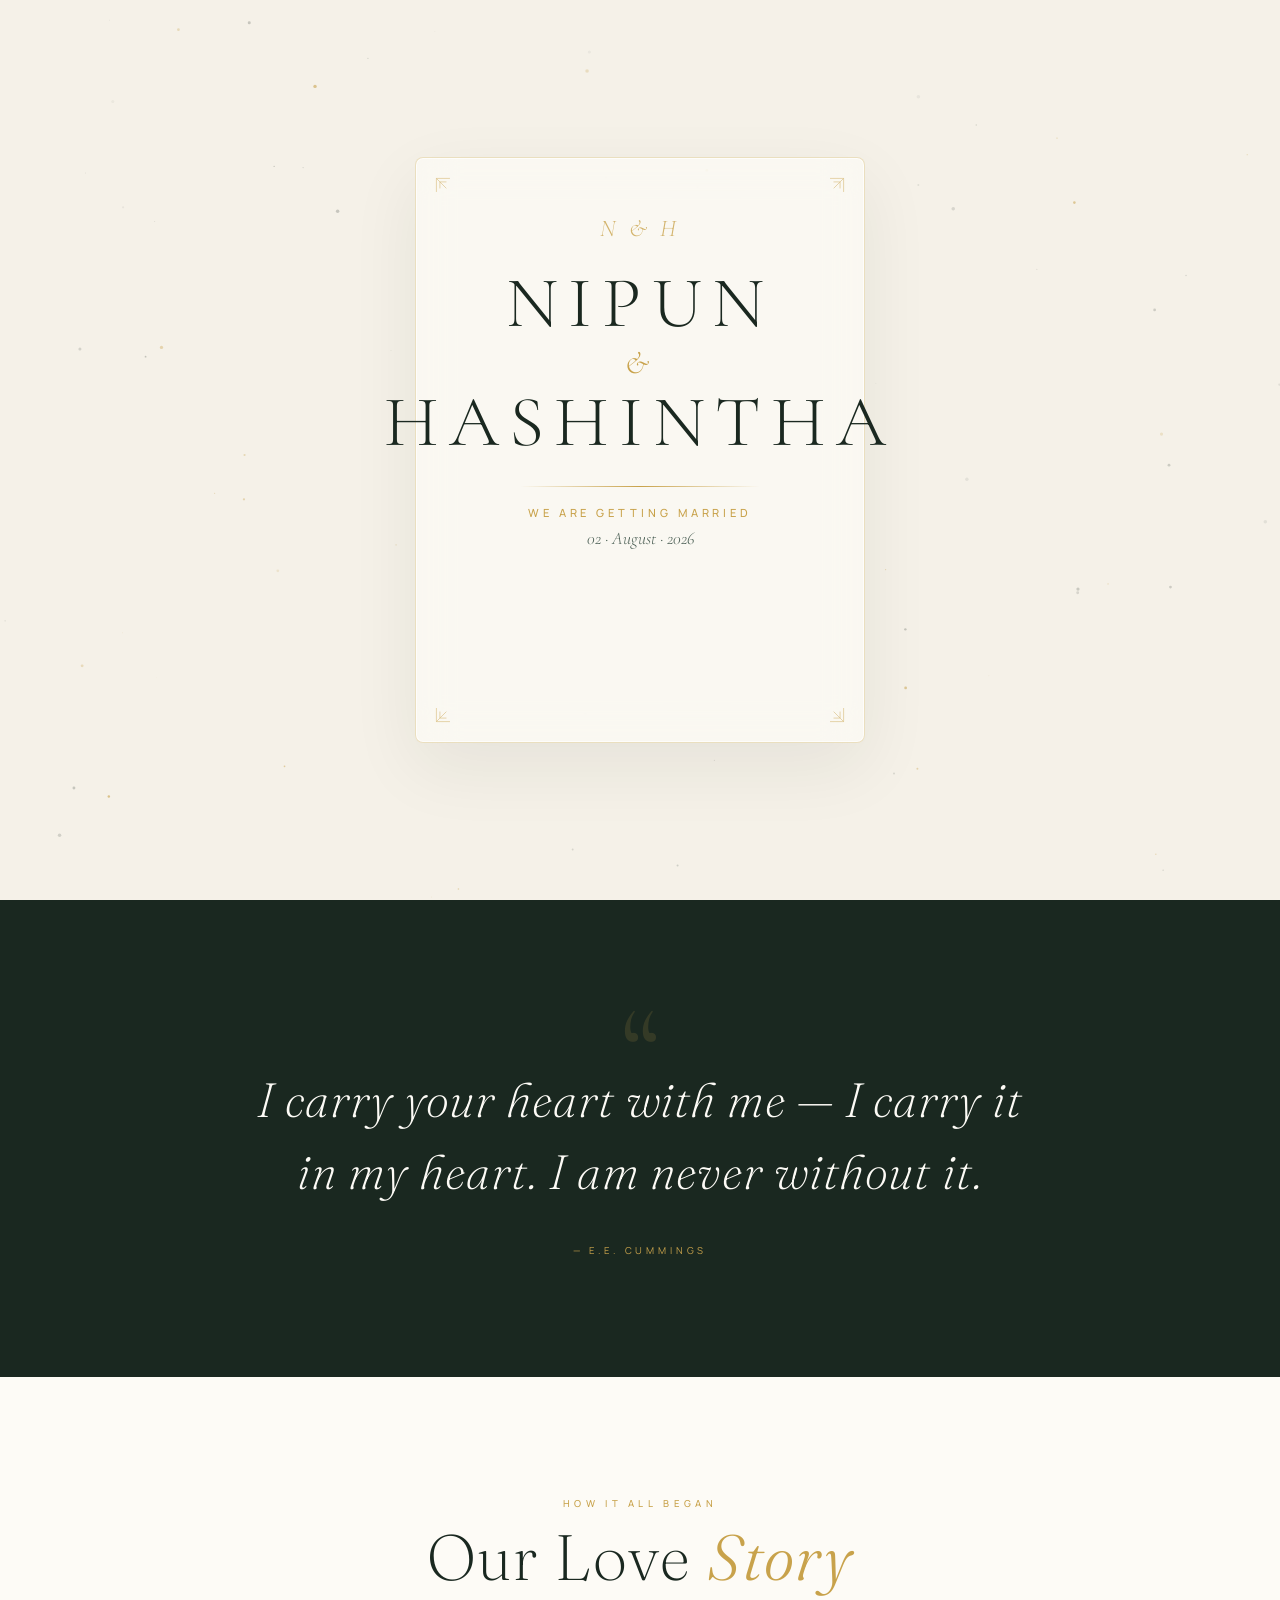
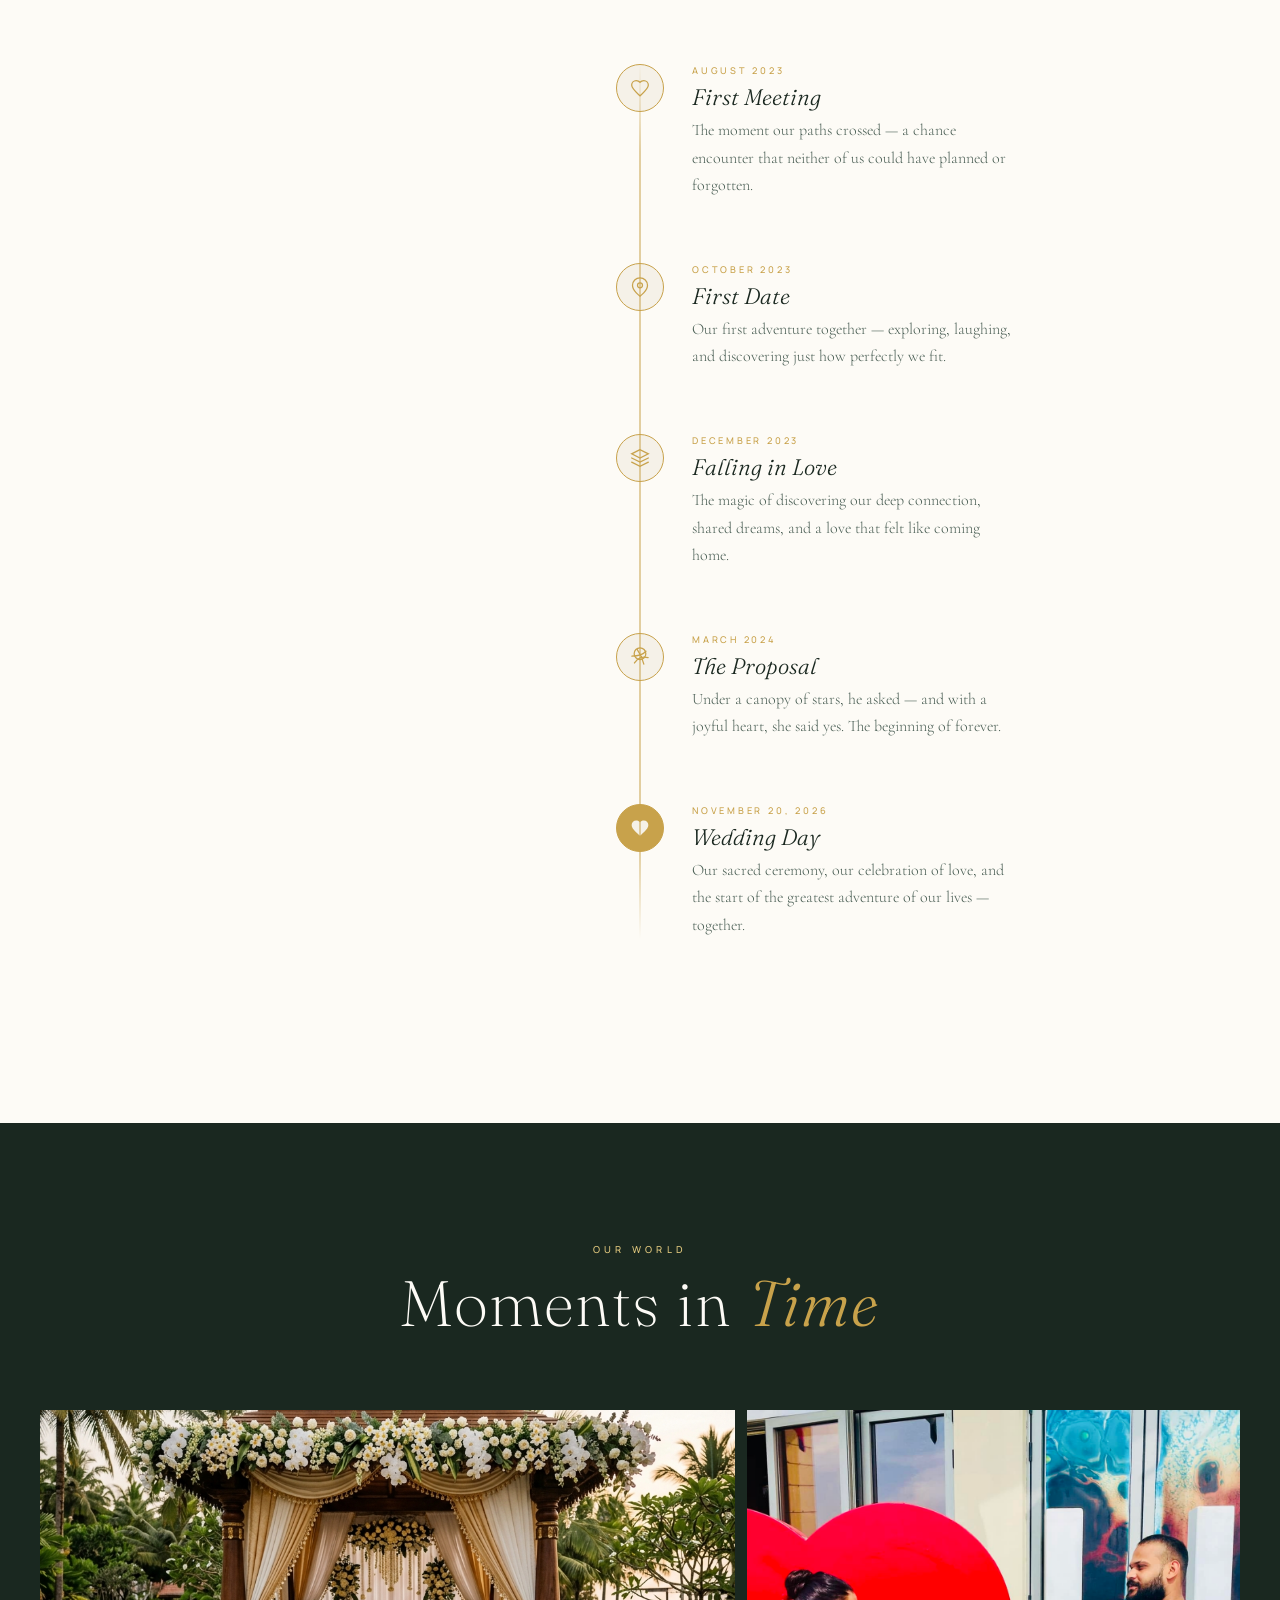
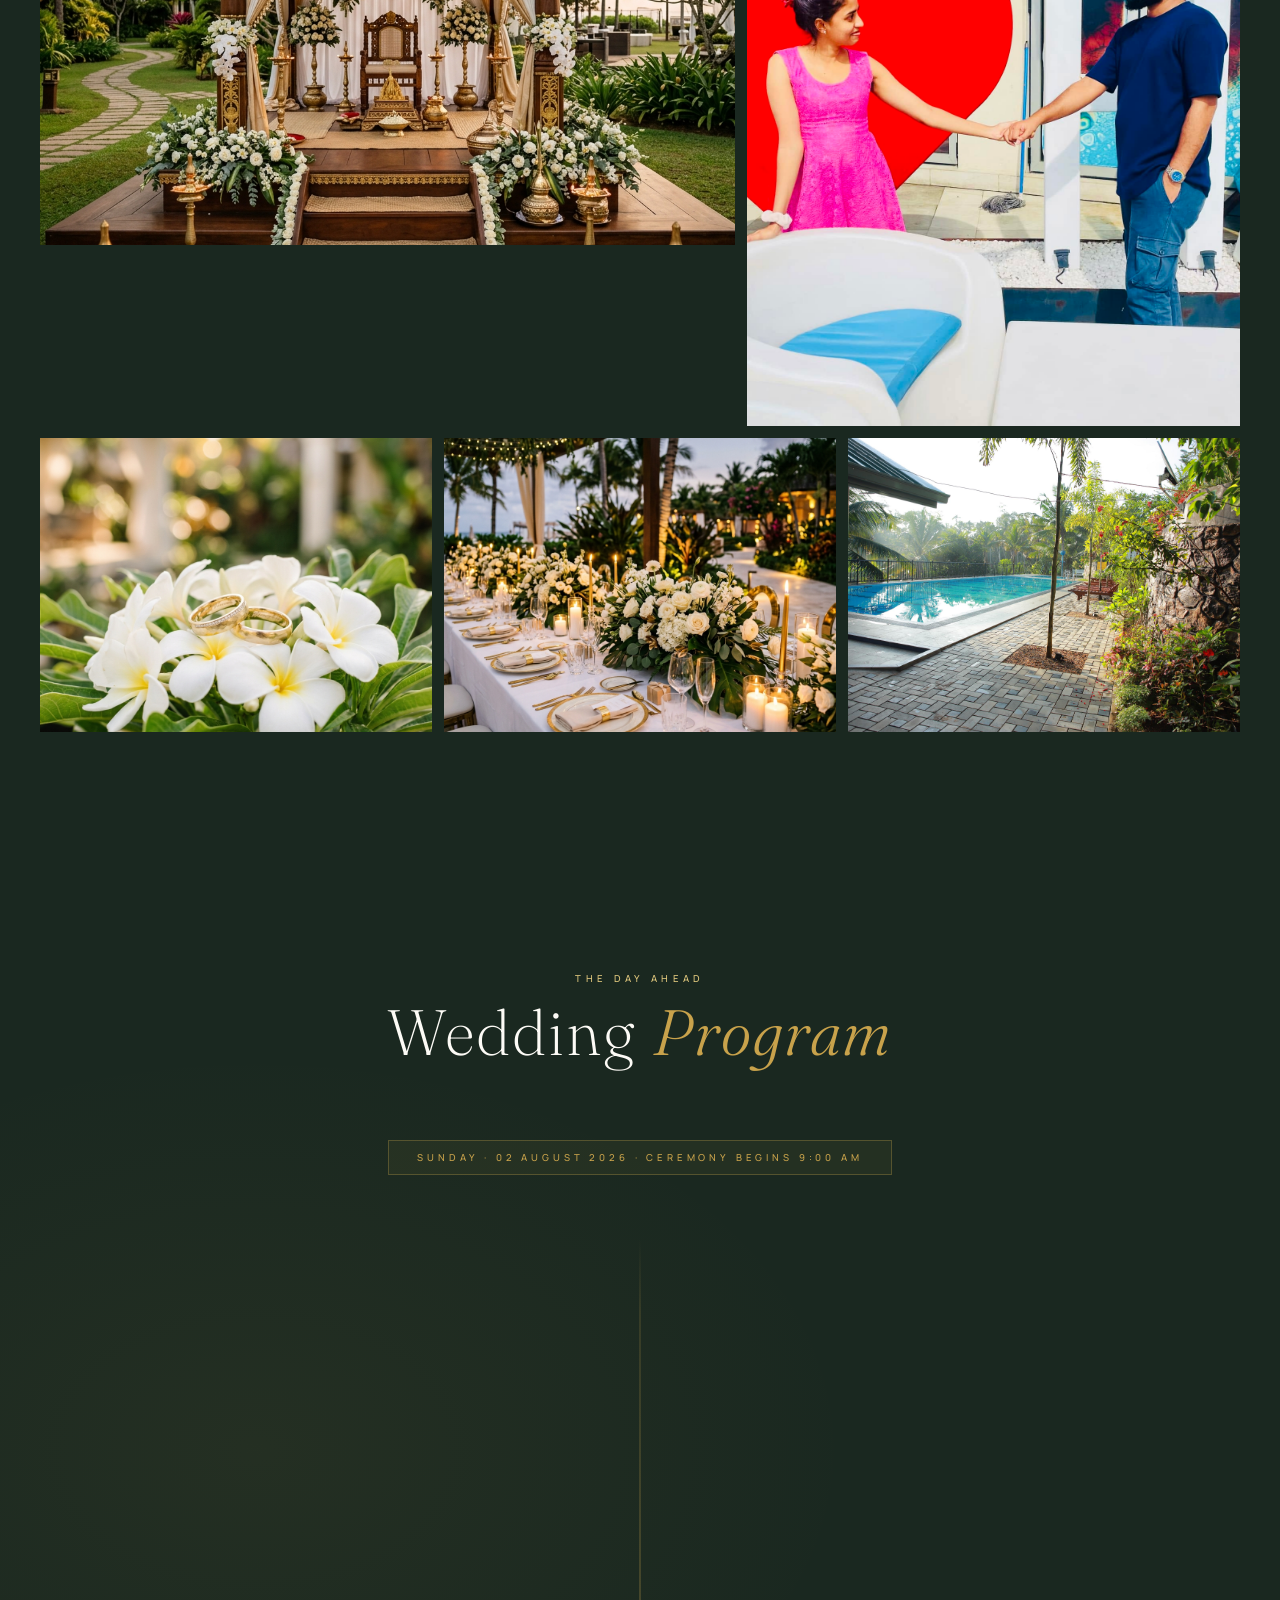
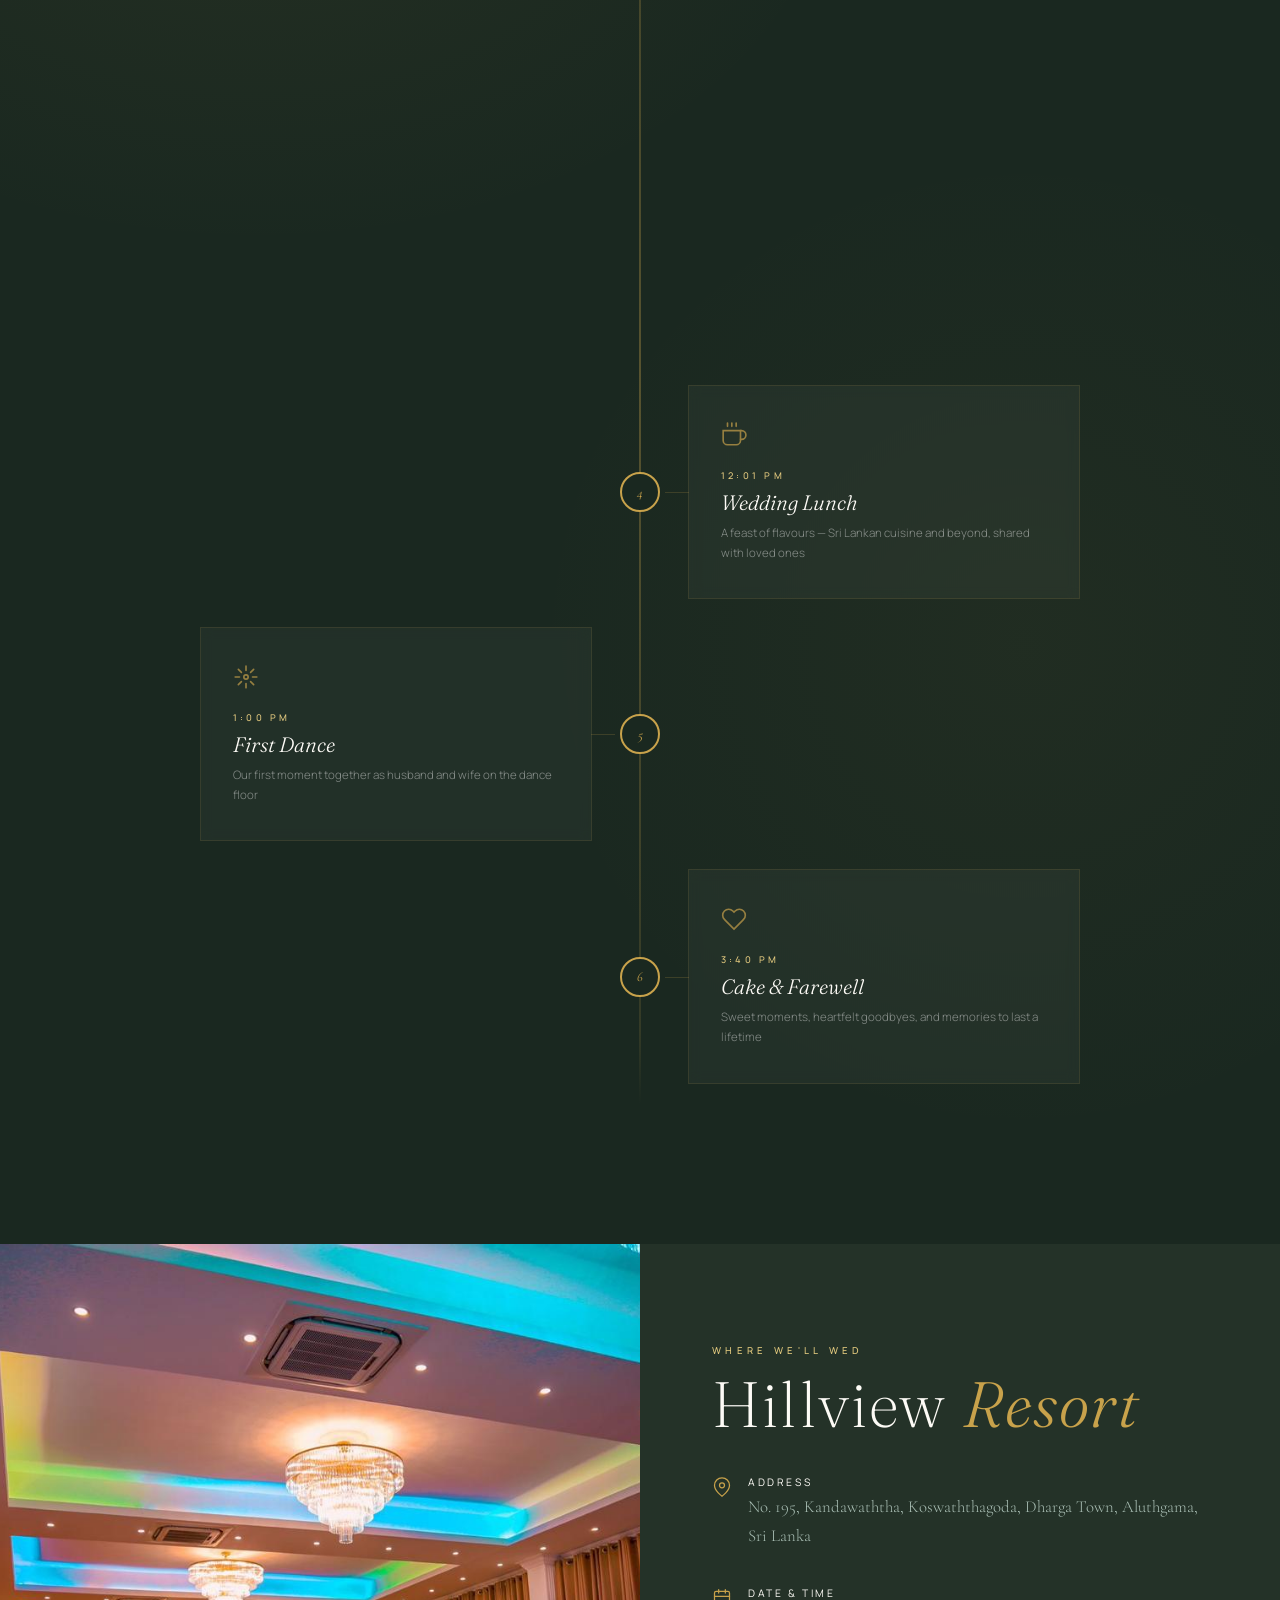
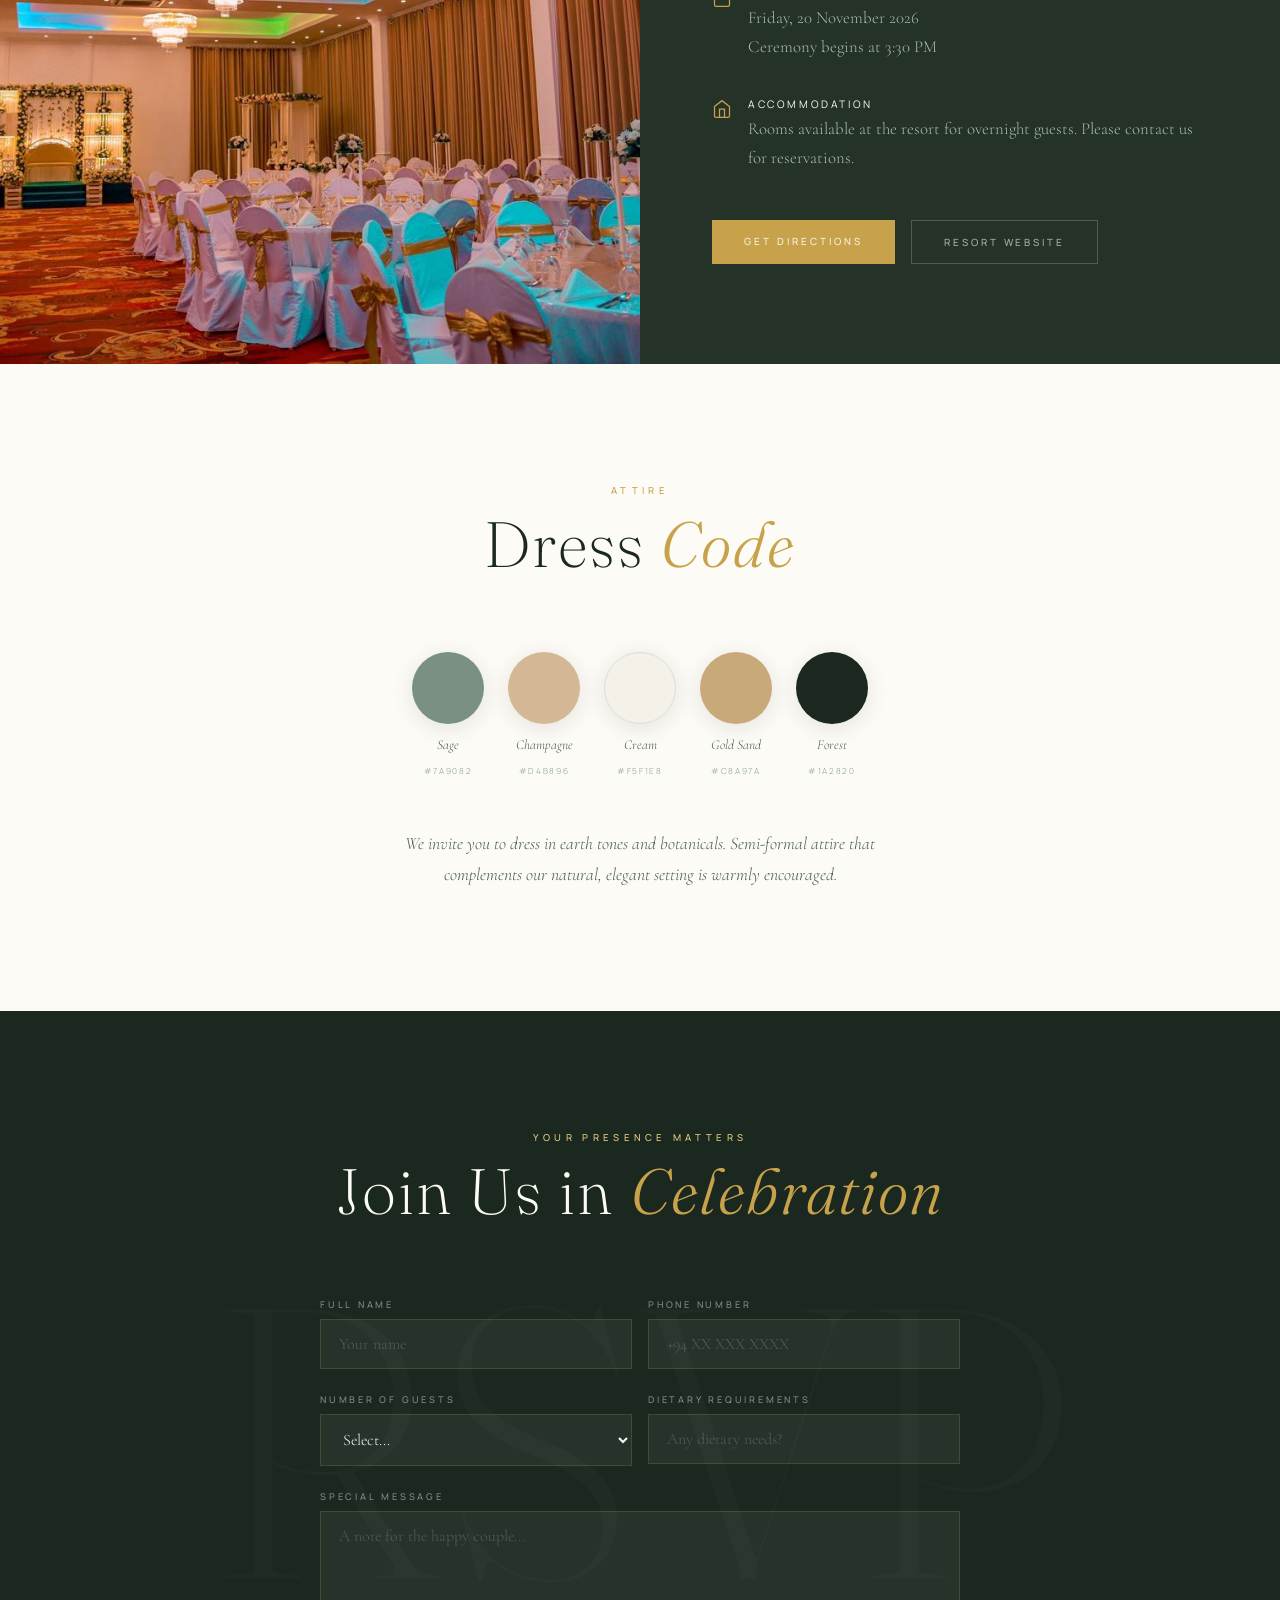
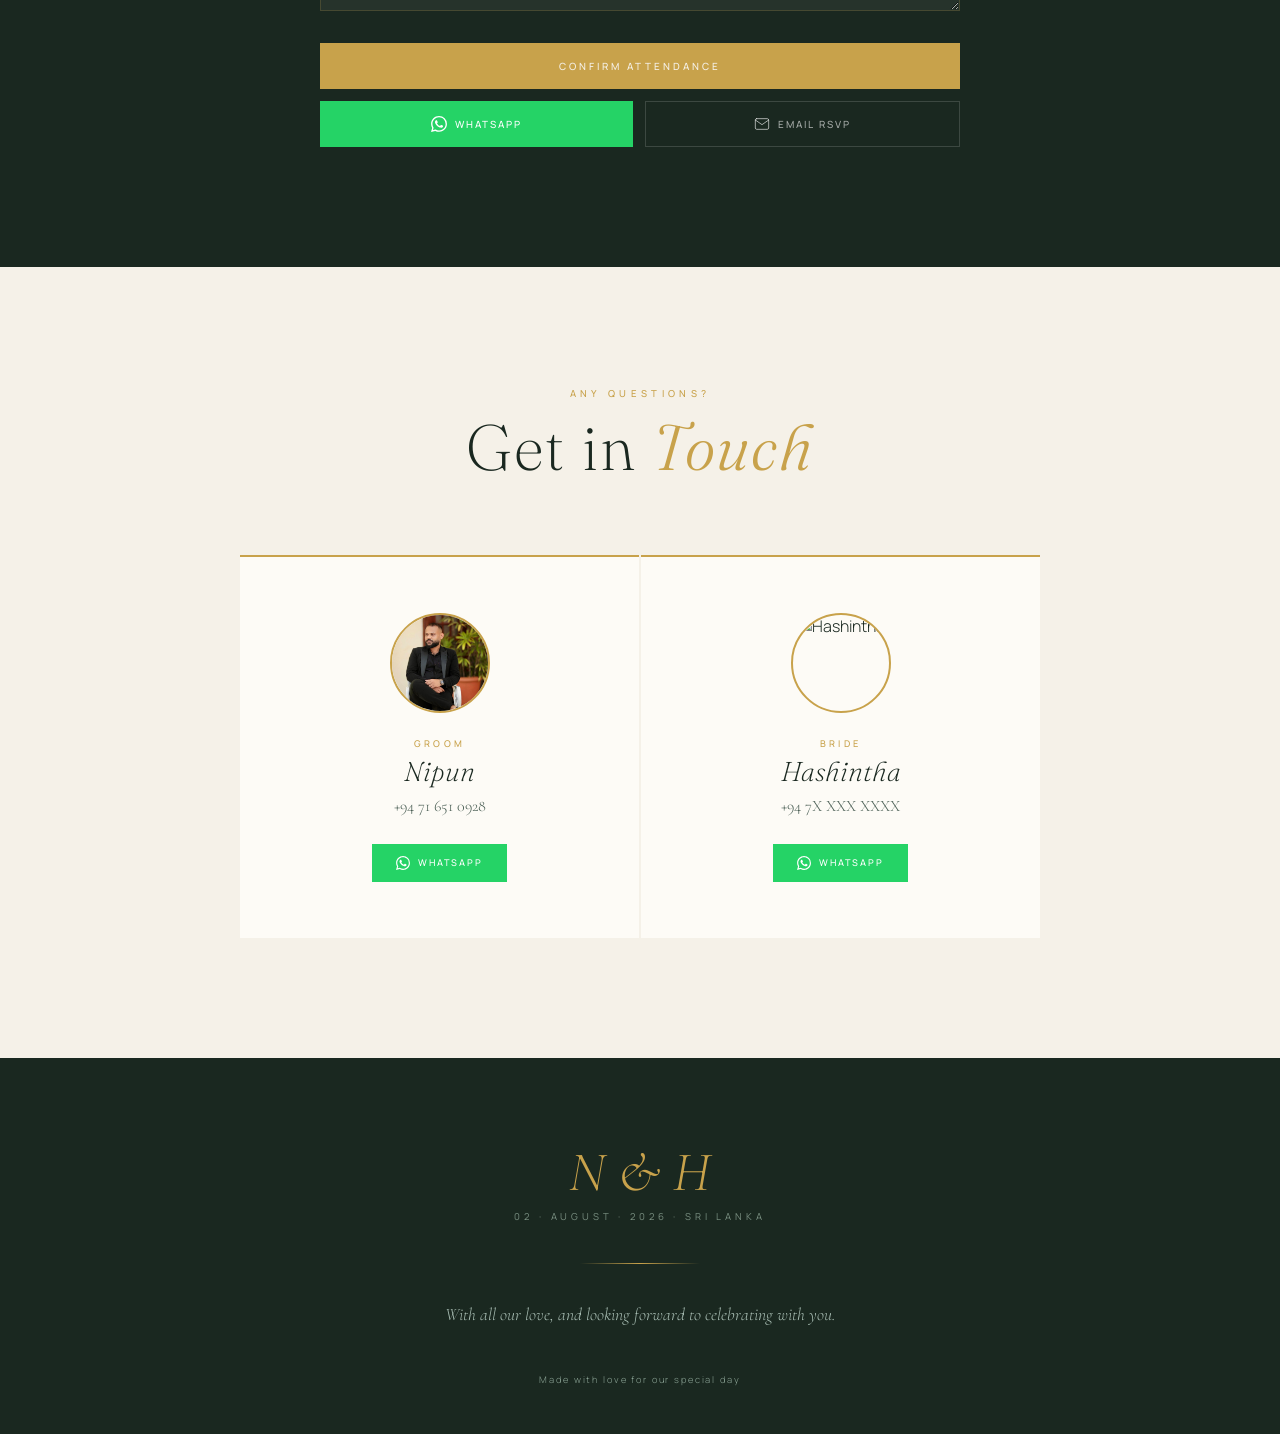
==== commit c0d5f1bd: "feat: implement opening screen with wax seal transition and navigation shell for wedding invitation" ====
--- a/src/indexnew.html
+++ b/src/indexnew.html
@@ -3,10 +3,10 @@
 <head>
   <meta charset="UTF-8">
   <meta name="viewport" content="width=device-width, initial-scale=1.0">
-  <title>Nipun &amp; Hashintha — 20 November 2026</title>
-  <meta name="description" content="Join Nipun and Hashintha as they celebrate their marriage on November 20, 2026 at Hillview Resort, Sri Lanka">
+  <title>Nipun &amp; Hashintha — 02 August 2026</title>
+  <meta name="description" content="Join Nipun and Hashintha as they celebrate their marriage on August 2, 2026 at Hillview Resort, Sri Lanka">
   <meta property="og:title" content="Nipun &amp; Hashintha — Wedding Invitation">
-  <meta property="og:description" content="Join us for our wedding celebration on November 20, 2026 at Hillview Resort, Sri Lanka">
+  <meta property="og:description" content="Join us for our wedding celebration on August 2, 2026 at Hillview Resort, Sri Lanka">
   <meta name="twitter:card" content="summary_large_image">
 
   <link rel="preconnect" href="https://fonts.googleapis.com">
@@ -46,7 +46,7 @@
     }
 
     /* =============================================
-       OPENING SCREEN
+       OPENING SCREEN REDESIGN
     ============================================= */
     #opening {
       position: fixed;
@@ -64,8 +64,8 @@
     }
 
     @keyframes openingFadeOut {
-      0% { opacity:1; transform:scale(1); }
-      100% { opacity:0; transform:scale(1.04); pointer-events:none; }
+      0% { opacity: 1; transform: scale(1); }
+      100% { opacity: 0; transform: scale(1.05); pointer-events: none; }
     }
 
     #opening-canvas {
@@ -75,6 +75,70 @@
       height: 100%;
     }
 
+    .opening-card-container {
+      position: relative;
+      z-index: 2;
+      padding: 16px;
+      display: flex;
+      align-items: center;
+      justify-content: center;
+      width: 100%;
+      height: 100%;
+    }
+
+    .opening-card {
+      position: relative;
+      width: 100%;
+      max-width: 450px;
+      padding: 56px 40px;
+      background: rgba(253, 251, 246, 0.72);
+      backdrop-filter: blur(20px);
+      -webkit-backdrop-filter: blur(20px);
+      border: 1px solid rgba(200, 162, 75, 0.3);
+      box-shadow: 
+        0 24px 70px rgba(26, 40, 32, 0.07), 
+        inset 0 0 0 1px rgba(255, 255, 255, 0.7);
+      border-radius: 8px;
+      opacity: 0;
+      transform: scale(0.95) translateY(10px);
+      transition: all 1.2s cubic-bezier(0.16, 1, 0.3, 1);
+      display: flex;
+      flex-direction: column;
+      align-items: center;
+    }
+
+    #opening.loaded .opening-card {
+      opacity: 1;
+      transform: scale(1) translateY(0);
+    }
+
+    .opening-card.exit {
+      transform: scale(1.08) translateY(-20px);
+      opacity: 0;
+      transition: all 0.9s cubic-bezier(0.76, 0, 0.24, 1);
+    }
+
+    /* Corner floral/geometric decorations */
+    .card-decor {
+      position: absolute;
+      width: 44px;
+      height: 44px;
+      pointer-events: none;
+      opacity: 0;
+      transform: scale(0.8);
+      transition: all 1s cubic-bezier(0.16, 1, 0.3, 1) 0.4s;
+    }
+
+    #opening.loaded .card-decor {
+      opacity: 0.65;
+      transform: scale(1);
+    }
+
+    .card-decor-tl { top: 16px; left: 16px; }
+    .card-decor-tr { top: 16px; right: 16px; }
+    .card-decor-bl { bottom: 16px; left: 16px; }
+    .card-decor-br { bottom: 16px; right: 16px; }
+
     .opening-center {
       position: relative;
       z-index: 2;
@@ -83,13 +147,32 @@
       align-items: center;
       gap: 0;
       text-align: center;
+      width: 100%;
+    }
+
+    .op-monogram {
+      font-family: var(--ff-serif);
+      font-size: 1.5rem;
+      font-style: italic;
+      font-weight: 300;
+      color: var(--gold);
+      letter-spacing: 0.15em;
+      margin-bottom: 24px;
+      opacity: 0;
+      transform: translateY(-5px);
+      transition: all 0.9s ease 0.2s;
+    }
+
+    #opening.loaded .op-monogram {
+      opacity: 0.8;
+      transform: translateY(0);
     }
 
     .op-names {
       display: flex;
       flex-direction: column;
       align-items: center;
-      gap: 0.25em;
+      gap: 0.2em;
     }
 
     .op-name {
@@ -97,52 +180,50 @@
       font-weight: 200;
       color: var(--forest);
       text-transform: uppercase;
-      letter-spacing: 0.12em;
+      letter-spacing: 0.14em;
       line-height: 1;
       white-space: nowrap;
     }
 
     #op-nipun {
-      font-size: clamp(3rem, 8vw, 6rem);
+      font-size: clamp(2.5rem, 7vw, 4.5rem);
       opacity: 0;
-      transform: translateY(20px);
+      transform: translateY(15px);
       transition: all 0.8s cubic-bezier(0.25, 1, 0.5, 1);
     }
 
     #op-hashintha {
-      font-size: clamp(3rem, 8vw, 6rem);
+      font-size: clamp(2.5rem, 7vw, 4.5rem);
       opacity: 0;
-      transform: translateY(20px);
-      transition: all 0.8s cubic-bezier(0.25, 1, 0.5, 1) 0.15s;
+      transform: translateY(15px);
+      transition: all 0.8s cubic-bezier(0.25, 1, 0.5, 1);
     }
 
     .op-amp {
       font-family: var(--ff-serif);
       font-style: italic;
-      font-size: clamp(1.2rem, 3vw, 2.2rem);
+      font-size: clamp(1.2rem, 3vw, 2rem);
       font-weight: 300;
       color: var(--gold);
-      letter-spacing: 0.25em;
+      letter-spacing: 0.2em;
       line-height: 1;
       opacity: 0;
       transform: scale(0.7);
-      transition: all 0.8s cubic-bezier(0.34, 1.56, 0.64, 1) 0.3s;
-      padding: 0.2em 0;
-    }
-
-    /* Opening names animated via JS direct style manipulation */
+      transition: all 0.8s cubic-bezier(0.34, 1.56, 0.64, 1);
+      padding: 0.15em 0;
+    }
 
     .op-line {
       width: 0;
       height: 1px;
       background: linear-gradient(90deg, transparent, var(--gold), transparent);
-      margin: 32px auto 0;
+      margin: 28px auto 0;
       transition: width 0.8s cubic-bezier(0.25,1,0.5,1);
     }
 
     .op-subtitle {
       font-family: var(--ff-sans);
-      font-size: clamp(0.6rem, 1.5vw, 0.75rem);
+      font-size: clamp(0.6rem, 1.5vw, 0.7rem);
       font-weight: 500;
       letter-spacing: 0.35em;
       color: var(--gold);
@@ -150,57 +231,135 @@
       opacity: 0;
       transform: translateY(10px);
       transition: all 0.7s ease;
-      margin-top: 20px;
+      margin-top: 18px;
     }
 
     .op-date {
       font-family: var(--ff-serif);
-      font-size: clamp(0.9rem, 2vw, 1.15rem);
+      font-size: clamp(0.9rem, 2vw, 1.1rem);
       font-weight: 300;
       font-style: italic;
       color: var(--text-mid);
       opacity: 0;
       transform: translateY(8px);
-      transition: all 0.7s ease 0.2s;
+      transition: all 0.7s ease;
       margin-top: 8px;
     }
 
+    /* Wax Seal Button styling */
     .op-enter-btn {
-      margin-top: 44px;
+      margin-top: 36px;
       opacity: 0;
       transform: translateY(16px);
-      transition: all 0.7s ease 0.3s;
-    }
-
-    .op-enter-btn button {
-      background: none;
-      border: 1px solid var(--gold);
+      transition: all 0.8s ease;
+      display: flex;
+      justify-content: center;
+      align-items: center;
+    }
+
+    .wax-seal-wrapper {
+      display: flex;
+      flex-direction: column;
+      align-items: center;
+      gap: 12px;
+      cursor: pointer;
+      position: relative;
+    }
+
+    .wax-seal {
+      width: 76px;
+      height: 76px;
+      animation: sealBreathe 3s ease-in-out infinite;
+      transform-origin: center;
+      transition: transform 0.4s cubic-bezier(0.34, 1.56, 0.64, 1), filter 0.4s ease;
+      filter: drop-shadow(0 4px 12px rgba(26, 40, 32, 0.15));
+    }
+
+    .wax-seal svg {
+      width: 100%;
+      height: 100%;
+      display: block;
+    }
+
+    .wax-seal-wrapper:hover .wax-seal {
+      animation-play-state: paused;
+      transform: scale(1.08) rotate(4deg);
+      filter: drop-shadow(0 8px 20px rgba(200, 162, 75, 0.35)) brightness(1.03);
+    }
+
+    .wax-seal-wrapper:active .wax-seal {
+      transform: scale(0.94) rotate(-2deg);
+      filter: drop-shadow(0 2px 6px rgba(26, 40, 32, 0.2));
+    }
+
+    .wax-seal.broken {
+      animation: sealBreak 0.7s cubic-bezier(0.36, 0.07, 0.19, 0.97) forwards !important;
+    }
+
+    .wax-seal-hint {
+      font-family: var(--ff-sans);
+      font-size: 0.58rem;
+      font-weight: 600;
+      letter-spacing: 0.3em;
+      text-transform: uppercase;
       color: var(--gold);
-      font-family: var(--ff-sans);
-      font-size: 0.65rem;
-      font-weight: 500;
-      letter-spacing: 0.35em;
-      text-transform: uppercase;
-      padding: 14px 40px;
-      cursor: pointer;
-      transition: all 0.4s ease;
+      opacity: 0.7;
+      transition: all 0.3s ease;
       position: relative;
-      overflow: hidden;
-    }
-
-    .op-enter-btn button::before {
+    }
+
+    .wax-seal-hint::after {
       content: '';
       position: absolute;
-      inset: 0;
-      background: var(--gold);
-      transform: scaleX(0);
-      transform-origin: left;
-      transition: transform 0.4s ease;
-    }
-
-    .op-enter-btn button:hover::before { transform: scaleX(1); }
-    .op-enter-btn button:hover { color: var(--cream); }
-    .op-enter-btn button span { position: relative; z-index: 1; }
+      bottom: -4px;
+      left: 50%;
+      width: 0;
+      height: 1px;
+      background: var(--gold-light);
+      transition: all 0.3s ease;
+      transform: translateX(-50%);
+    }
+
+    .wax-seal-wrapper:hover .wax-seal-hint {
+      opacity: 1;
+      color: var(--gold-light);
+      letter-spacing: 0.32em;
+    }
+
+    .wax-seal-wrapper:hover .wax-seal-hint::after {
+      width: 40px;
+    }
+
+    @keyframes sealBreathe {
+      0%, 100% { transform: scale(1); }
+      50% { transform: scale(1.03); }
+    }
+
+    @keyframes sealBreak {
+      0% { transform: scale(1); }
+      25% { transform: scale(0.85); filter: brightness(1.15); }
+      100% { transform: scale(1.5); opacity: 0; filter: blur(4px); }
+    }
+
+    @media (max-width: 480px) {
+      .opening-card {
+        padding: 44px 28px;
+      }
+      .card-decor {
+        width: 32px;
+        height: 32px;
+      }
+      .card-decor-tl { top: 12px; left: 12px; }
+      .card-decor-tr { top: 12px; right: 12px; }
+      .card-decor-bl { bottom: 12px; left: 12px; }
+      .card-decor-br { bottom: 12px; right: 12px; }
+      .op-monogram {
+        margin-bottom: 16px;
+      }
+      .op-line {
+        margin: 24px auto 0;
+      }
+    }
 
     /* =============================================
        NAV
@@ -348,7 +507,8 @@
       gap: 0.3em;
     }
 
-    .hero-names .name-groom{
+    .hero-names .name-groom,
+    .hero-names .name-bride {
       font-size: clamp(3.5rem, 9vw, 7.5rem);
       font-weight: 200;
       text-transform: uppercase;
@@ -846,46 +1006,170 @@
     .lightbox-close:hover { color: var(--gold); }
 
     /* =============================================
-       PROGRAM
+       PROGRAM — Premium Timeline
     ============================================= */
     #program {
-      padding: 120px 24px;
-      background: var(--cream);
-    }
-
-    .program-grid {
-      max-width: 900px;
+      padding: 120px 24px 140px;
+      background: var(--forest);
+      position: relative;
+      overflow: hidden;
+    }
+
+    #program::before {
+      content: '';
+      position: absolute;
+      top: 0; left: 0; right: 0; bottom: 0;
+      background:
+        radial-gradient(ellipse 600px 400px at 20% 30%, rgba(200,162,75,0.06), transparent),
+        radial-gradient(ellipse 500px 500px at 80% 70%, rgba(200,162,75,0.04), transparent);
+      pointer-events: none;
+    }
+
+    #program .section-label { color: var(--gold-light); }
+    #program .section-title { color: var(--ivory); }
+
+    .program-date-badge {
+      text-align: center;
+      margin-bottom: 64px;
+    }
+
+    .program-date-badge span {
+      display: inline-block;
+      font-family: var(--ff-sans);
+      font-size: 0.6rem;
+      font-weight: 500;
+      letter-spacing: 0.4em;
+      text-transform: uppercase;
+      color: var(--gold);
+      border: 1px solid rgba(200,162,75,0.3);
+      padding: 10px 28px;
+      background: rgba(200,162,75,0.06);
+    }
+
+    /* Timeline container */
+    .prog-timeline {
+      position: relative;
+      max-width: 880px;
       margin: 0 auto;
-      display: grid;
-      grid-template-columns: repeat(auto-fit, minmax(240px, 1fr));
-      gap: 2px;
-    }
-
-    .program-card {
-      background: var(--ivory);
-      padding: 40px 32px;
-      border-top: 2px solid var(--gold);
-      transition: background 0.4s, transform 0.4s;
-    }
-
-    .program-card:hover {
+      padding: 20px 0;
+    }
+
+    /* Gold center spine */
+    .prog-timeline::before {
+      content: '';
+      position: absolute;
+      top: 0;
+      bottom: 0;
+      left: 50%;
+      width: 2px;
+      background: linear-gradient(
+        to bottom,
+        transparent,
+        rgba(200,162,75,0.15) 5%,
+        rgba(200,162,75,0.35) 50%,
+        rgba(200,162,75,0.15) 95%,
+        transparent
+      );
+      transform: translateX(-50%);
+    }
+
+    /* Individual timeline row */
+    .prog-row {
+      display: flex;
+      align-items: center;
+      position: relative;
+      margin-bottom: 28px;
+    }
+
+    .prog-row:last-child { margin-bottom: 0; }
+
+    /* Left-side card (odd items) */
+    .prog-row:nth-child(odd) {
+      flex-direction: row;
+    }
+
+    .prog-row:nth-child(odd) .prog-card {
+      margin-right: auto;
+      margin-left: 0;
+    }
+
+    /* Right-side card (even items) */
+    .prog-row:nth-child(even) {
+      flex-direction: row-reverse;
+    }
+
+    .prog-row:nth-child(even) .prog-card {
+      margin-left: auto;
+      margin-right: 0;
+    }
+
+    /* The card itself */
+    .prog-card {
+      width: calc(50% - 48px);
+      background: rgba(255,255,255,0.04);
+      border: 1px solid rgba(200,162,75,0.12);
+      backdrop-filter: blur(6px);
+      -webkit-backdrop-filter: blur(6px);
+      padding: 36px 32px;
+      position: relative;
+      transition: transform 0.45s cubic-bezier(0.25,1,0.5,1),
+                  box-shadow 0.45s ease,
+                  border-color 0.45s ease,
+                  background 0.45s ease;
+    }
+
+    .prog-card:hover {
+      transform: translateY(-6px);
+      background: rgba(255,255,255,0.07);
+      border-color: rgba(200,162,75,0.3);
+      box-shadow:
+        0 20px 50px rgba(0,0,0,0.25),
+        0 0 30px rgba(200,162,75,0.06);
+    }
+
+    /* Numbered badge on the center spine */
+    .prog-step {
+      position: absolute;
+      left: 50%;
+      transform: translateX(-50%);
+      width: 40px;
+      height: 40px;
+      border-radius: 50%;
       background: var(--forest);
-      transform: translateY(-4px);
-    }
-
-    .program-card:hover .prog-title,
-    .program-card:hover .prog-detail { color: var(--ivory); }
-
-    .program-card:hover .prog-icon { color: var(--gold); }
-    .program-card:hover .prog-time { color: var(--gold-light); }
-
+      border: 2px solid var(--gold);
+      display: flex;
+      align-items: center;
+      justify-content: center;
+      font-family: var(--ff-serif);
+      font-size: 0.85rem;
+      font-weight: 400;
+      font-style: italic;
+      color: var(--gold);
+      z-index: 2;
+      transition: background 0.4s, transform 0.4s, box-shadow 0.4s;
+    }
+
+    .prog-row:hover .prog-step {
+      background: var(--gold);
+      color: var(--forest);
+      transform: translateX(-50%) scale(1.15);
+      box-shadow: 0 0 20px rgba(200,162,75,0.3);
+    }
+
+    /* Card inner elements */
     .prog-icon {
-      color: var(--sage);
-      margin-bottom: 20px;
-      transition: color 0.4s;
-    }
-
-    .prog-icon svg { width: 28px; height: 28px; }
+      color: var(--gold);
+      margin-bottom: 16px;
+      opacity: 0.7;
+      transition: opacity 0.4s, transform 0.4s;
+    }
+
+    .prog-card:hover .prog-icon {
+      opacity: 1;
+      transform: translateY(-2px);
+    }
+
+    .prog-icon svg { width: 26px; height: 26px; }
 
     .prog-time {
       font-family: var(--ff-sans);
@@ -893,27 +1177,93 @@
       font-weight: 500;
       letter-spacing: 0.35em;
       text-transform: uppercase;
-      color: var(--gold);
+      color: var(--gold-light);
       margin-bottom: 8px;
-      transition: color 0.4s;
     }
 
     .prog-title {
       font-family: var(--ff-display);
-      font-size: 1.2rem;
+      font-size: 1.3rem;
       font-weight: 300;
       font-style: italic;
-      color: var(--forest);
+      color: var(--ivory);
       transition: color 0.4s;
     }
+
+    .prog-card:hover .prog-title { color: var(--gold-light); }
 
     .prog-detail {
       font-family: var(--ff-sans);
       font-size: 0.72rem;
-      color: var(--text-light);
-      margin-top: 6px;
-      line-height: 1.6;
+      color: rgba(255,255,255,0.45);
+      margin-top: 8px;
+      line-height: 1.7;
       transition: color 0.4s;
+    }
+
+    .prog-card:hover .prog-detail { color: rgba(255,255,255,0.65); }
+
+    /* Decorative connector lines from card to spine */
+    .prog-card::after {
+      content: '';
+      position: absolute;
+      top: 50%;
+      width: 24px;
+      height: 1px;
+      background: rgba(200,162,75,0.2);
+    }
+
+    .prog-row:nth-child(odd) .prog-card::after {
+      right: -24px;
+    }
+
+    .prog-row:nth-child(even) .prog-card::after {
+      left: -24px;
+    }
+
+    /* Scroll reveal for program rows */
+    .prog-row.reveal {
+      opacity: 0;
+      transform: translateY(30px);
+      transition: opacity 0.7s ease, transform 0.7s cubic-bezier(0.25,1,0.5,1);
+    }
+
+    .prog-row.reveal.visible {
+      opacity: 1;
+      transform: translateY(0);
+    }
+
+    /* Mobile responsive */
+    @media (max-width: 768px) {
+      .prog-timeline::before {
+        left: 20px;
+      }
+
+      .prog-row,
+      .prog-row:nth-child(odd),
+      .prog-row:nth-child(even) {
+        flex-direction: row;
+      }
+
+      .prog-card,
+      .prog-row:nth-child(odd) .prog-card,
+      .prog-row:nth-child(even) .prog-card {
+        width: calc(100% - 60px);
+        margin-left: auto;
+        margin-right: 0;
+      }
+
+      .prog-step {
+        left: 20px;
+        position: absolute;
+        width: 34px;
+        height: 34px;
+        font-size: 0.75rem;
+      }
+
+      .prog-card::after { display: none; }
+
+      .prog-row:nth-child(even) .prog-card::after { display: none; }
     }
 
     /* =============================================
@@ -1489,21 +1839,70 @@
 <body>
 
   <!-- =============================================
-       OPENING SCREEN
+       OPENING SCREEN REDESIGN
   ============================================= -->
   <div id="opening">
     <canvas id="opening-canvas"></canvas>
-    <div class="opening-center">
-      <div class="op-names">
-        <div class="op-name" id="op-nipun">Nipun</div>
-          <div class="op-amp" id="op-amp">&amp;</div>
-          <div class="op-name" id="op-hashintha">Hashintha</div>
-      </div>
-      <div class="op-line" id="op-line"></div>
-      <div class="op-subtitle" id="op-subtitle">We Are Getting Married</div>
-      <div class="op-date" id="op-date">20 · November · 2026</div>
-      <div class="op-enter-btn" id="op-btn">
-        <button onclick="enterSite()"><span>Open Invitation</span></button>
+    <div class="opening-card-container">
+      <div class="opening-card" id="op-card">
+        <!-- Botanical/Geometric Corner Accents -->
+        <div class="card-decor card-decor-tl">
+          <svg viewBox="0 0 100 100" fill="none" stroke="var(--gold)" stroke-width="1.5">
+            <path d="M 10,40 L 10,10 L 40,10 M 18,32 L 18,18 L 32,18 M 10,10 L 32,32" stroke-linecap="round"/>
+          </svg>
+        </div>
+        <div class="card-decor card-decor-tr">
+          <svg viewBox="0 0 100 100" fill="none" stroke="var(--gold)" stroke-width="1.5">
+            <path d="M 90,40 L 90,10 L 60,10 M 82,32 L 82,18 L 68,18 M 90,10 L 68,32" stroke-linecap="round"/>
+          </svg>
+        </div>
+        <div class="card-decor card-decor-bl">
+          <svg viewBox="0 0 100 100" fill="none" stroke="var(--gold)" stroke-width="1.5">
+            <path d="M 10,60 L 10,90 L 40,90 M 18,68 L 18,82 L 32,82 M 10,90 L 32,68" stroke-linecap="round"/>
+          </svg>
+        </div>
+        <div class="card-decor card-decor-br">
+          <svg viewBox="0 0 100 100" fill="none" stroke="var(--gold)" stroke-width="1.5">
+            <path d="M 90,60 L 90,90 L 60,90 M 82,68 L 82,82 L 68,82 M 90,90 L 68,68" stroke-linecap="round"/>
+          </svg>
+        </div>
+
+        <div class="opening-center">
+          <div class="op-monogram">N &amp; H</div>
+          <div class="op-names">
+            <div class="op-name" id="op-nipun">Nipun</div>
+            <div class="op-amp" id="op-amp">&amp;</div>
+            <div class="op-name" id="op-hashintha">Hashintha</div>
+          </div>
+          <div class="op-line" id="op-line"></div>
+          <div class="op-subtitle" id="op-subtitle">We Are Getting Married</div>
+          <div class="op-date" id="op-date">02 · August · 2026</div>
+          <div class="op-enter-btn" id="op-btn">
+            <div class="wax-seal-wrapper" onclick="enterSite()">
+              <div class="wax-seal" id="wax-seal">
+                <svg viewBox="0 0 100 100" aria-hidden="true">
+                  <defs>
+                    <radialGradient id="wax-grad" cx="45%" cy="45%" r="55%">
+                      <stop offset="0%" stop-color="#FDFBF6"/>
+                      <stop offset="25%" stop-color="#E2C97E"/>
+                      <stop offset="65%" stop-color="#C8A24B"/>
+                      <stop offset="90%" stop-color="#9E7B2F"/>
+                      <stop offset="100%" stop-color="#6F5119"/>
+                    </radialGradient>
+                    <filter id="wax-shadow" x="-20%" y="-20%" width="140%" height="140%">
+                      <feDropShadow dx="1" dy="3" stdDeviation="3" flood-color="#1A2820" flood-opacity="0.3"/>
+                    </filter>
+                  </defs>
+                  <path d="M 50,6 C 68,5 83,11 92,26 C 98,37 95,54 92,69 C 89,82 82,93 67,95 C 53,97 37,93 25,87 C 13,81 3,68 4,51 C 5,34 16,19 30,9 C 38,4 44,5 50,6 Z" fill="url(#wax-grad)" filter="url(#wax-shadow)" />
+                  <circle cx="50" cy="50" r="31" fill="none" stroke="#6F5119" stroke-width="1.5" opacity="0.3"/>
+                  <text x="50%" y="58%" font-family="var(--ff-serif)" font-weight="300" font-size="28" font-style="italic" fill="#4B350A" text-anchor="middle" letter-spacing="-1">N&amp;H</text>
+                  <circle cx="50" cy="50" r="26" fill="none" stroke="#4B350A" stroke-width="0.8" opacity="0.25" stroke-dasharray="2,2"/>
+                </svg>
+              </div>
+              <span class="wax-seal-hint">Tap to Open</span>
+            </div>
+          </div>
+        </div>
       </div>
     </div>
   </div>
@@ -1539,7 +1938,7 @@
       <canvas id="hero-canvas"></canvas>
 
       <div class="hero-content">
-        <div class="hero-eyebrow" id="h-eyebrow">20 · November · 2026 · Sri Lanka</div>
+        <div class="hero-eyebrow" id="h-eyebrow">02 · August · 2026 · Sri Lanka</div>
         <h1 class="hero-names" id="h-names">
           <span class="name-groom">Nipun</span>
           <span class="connector" aria-hidden="true">&amp;</span>
@@ -1756,71 +2155,99 @@
         <h2 class="section-title">Wedding <em>Program</em></h2>
       </div>
 
-      <div class="program-grid">
-        <div class="program-card reveal">
-          <div class="prog-icon">
-            <svg viewBox="0 0 24 24" fill="none" stroke="currentColor" stroke-width="1.5" stroke-linecap="round">
-              <circle cx="12" cy="12" r="10"/><polyline points="12 6 12 12 16 14"/>
-            </svg>
-          </div>
-          <div class="prog-time">3:00 PM</div>
-          <div class="prog-title">Guest Arrival</div>
-          <div class="prog-detail">Welcome drinks and mingling as guests find their seats</div>
-        </div>
-
-        <div class="program-card reveal" style="transition-delay:0.08s">
-          <div class="prog-icon">
-            <svg viewBox="0 0 24 24" fill="none" stroke="currentColor" stroke-width="1.5" stroke-linecap="round">
-              <path d="M12 21.35l-1.45-1.32C5.4 15.36 2 12.28 2 8.5 2 5.42 4.42 3 7.5 3c1.74 0 3.41.81 4.5 2.09C13.09 3.81 14.76 3 16.5 3 19.58 3 22 5.42 22 8.5c0 3.78-3.4 6.86-8.55 11.54L12 21.35z"/>
-            </svg>
-          </div>
-          <div class="prog-time">3:30 PM</div>
-          <div class="prog-title">Poruwa Ceremony</div>
-          <div class="prog-detail">The traditional Sri Lankan ceremony where two souls become one</div>
-        </div>
-
-        <div class="program-card reveal" style="transition-delay:0.16s">
-          <div class="prog-icon">
-            <svg viewBox="0 0 24 24" fill="none" stroke="currentColor" stroke-width="1.5" stroke-linecap="round">
-              <path d="M17 21v-2a4 4 0 0 0-4-4H5a4 4 0 0 0-4 4v2"/><circle cx="9" cy="7" r="4"/><path d="M23 21v-2a4 4 0 0 0-3-3.87"/><path d="M16 3.13a4 4 0 0 1 0 7.75"/>
-            </svg>
-          </div>
-          <div class="prog-time">5:00 PM</div>
-          <div class="prog-title">Reception</div>
-          <div class="prog-detail">Cocktail hour with live music, laughter, and celebration</div>
-        </div>
-
-        <div class="program-card reveal" style="transition-delay:0.24s">
-          <div class="prog-icon">
-            <svg viewBox="0 0 24 24" fill="none" stroke="currentColor" stroke-width="1.5" stroke-linecap="round">
-              <path d="M18 8h1a4 4 0 0 1 0 8h-1"/><path d="M2 8h16v9a4 4 0 0 1-4 4H6a4 4 0 0 1-4-4V8z"/><line x1="6" y1="1" x2="6" y2="4"/><line x1="10" y1="1" x2="10" y2="4"/><line x1="14" y1="1" x2="14" y2="4"/>
-            </svg>
-          </div>
-          <div class="prog-time">7:00 PM</div>
-          <div class="prog-title">Wedding Dinner</div>
-          <div class="prog-detail">A feast of flavours under the stars — Sri Lankan cuisine and beyond</div>
-        </div>
-
-        <div class="program-card reveal" style="transition-delay:0.32s">
-          <div class="prog-icon">
-            <svg viewBox="0 0 24 24" fill="none" stroke="currentColor" stroke-width="1.5" stroke-linecap="round">
-              <circle cx="12" cy="12" r="2"/><path d="M12 2v4M12 18v4M4.93 4.93l2.83 2.83M16.24 16.24l2.83 2.83M2 12h4M18 12h4M4.93 19.07l2.83-2.83M16.24 7.76l2.83-2.83"/>
-            </svg>
-          </div>
-          <div class="prog-time">8:30 PM</div>
-          <div class="prog-title">First Dance</div>
-          <div class="prog-detail">Our first moment together as husband and wife on the dance floor</div>
-        </div>
-
-        <div class="program-card reveal" style="transition-delay:0.40s">
-          <div class="prog-icon">
-            <svg viewBox="0 0 24 24" fill="none" stroke="currentColor" stroke-width="1.5" stroke-linecap="round">
-              <path d="M20.84 4.61a5.5 5.5 0 0 0-7.78 0L12 5.67l-1.06-1.06a5.5 5.5 0 0 0-7.78 7.78l1.06 1.06L12 21.23l7.78-7.78 1.06-1.06a5.5 5.5 0 0 0 0-7.78z"/>
-            </svg>
-          </div>
-          <div class="prog-time">9:00 PM</div>
-          <div class="prog-title">Cake &amp; Farewell</div>
-          <div class="prog-detail">Sweet moments, heartfelt goodbyes, and memories to last forever</div>
+      <div class="program-date-badge reveal">
+        <span>Sunday · 02 August 2026 · Ceremony begins 9:00 AM</span>
+      </div>
+
+      <div class="prog-timeline">
+        <!-- 1 — Guest Arrival -->
+        <div class="prog-row reveal">
+          <div class="prog-card">
+            <div class="prog-icon">
+              <svg viewBox="0 0 24 24" fill="none" stroke="currentColor" stroke-width="1.5" stroke-linecap="round">
+                <circle cx="12" cy="12" r="10"/><polyline points="12 6 12 12 16 14"/>
+              </svg>
+            </div>
+            <div class="prog-time">9:00 AM</div>
+            <div class="prog-title">Guest Arrival</div>
+            <div class="prog-detail">Welcome drinks &amp; mingling as guests find their seats at the venue</div>
+          </div>
+          <div class="prog-step">1</div>
+        </div>
+
+        <!-- 2 — Poruwa Ceremony -->
+        <div class="prog-row reveal" style="transition-delay:0.08s">
+          <div class="prog-card">
+            <div class="prog-icon">
+              <svg viewBox="0 0 24 24" fill="none" stroke="currentColor" stroke-width="1.5" stroke-linecap="round">
+                <path d="M12 21.35l-1.45-1.32C5.4 15.36 2 12.28 2 8.5 2 5.42 4.42 3 7.5 3c1.74 0 3.41.81 4.5 2.09C13.09 3.81 14.76 3 16.5 3 19.58 3 22 5.42 22 8.5c0 3.78-3.4 6.86-8.55 11.54L12 21.35z"/>
+              </svg>
+            </div>
+            <div class="prog-time">9:50 AM</div>
+            <div class="prog-title">Poruwa Ceremony</div>
+            <div class="prog-detail">The sacred traditional Sri Lankan ceremony where two souls are united as one</div>
+          </div>
+          <div class="prog-step">2</div>
+        </div>
+
+        <!-- 3 — Reception -->
+        <div class="prog-row reveal" style="transition-delay:0.16s">
+          <div class="prog-card">
+            <div class="prog-icon">
+              <svg viewBox="0 0 24 24" fill="none" stroke="currentColor" stroke-width="1.5" stroke-linecap="round">
+                <path d="M17 21v-2a4 4 0 0 0-4-4H5a4 4 0 0 0-4 4v2"/><circle cx="9" cy="7" r="4"/><path d="M23 21v-2a4 4 0 0 0-3-3.87"/><path d="M16 3.13a4 4 0 0 1 0 7.75"/>
+              </svg>
+            </div>
+            <div class="prog-time">10:00 AM – 2:00 PM</div>
+            <div class="prog-title">Reception</div>
+            <div class="prog-detail">Welcome guests with celebration, music, and warm festive atmosphere</div>
+          </div>
+          <div class="prog-step">3</div>
+        </div>
+
+        <!-- 4 — Wedding Lunch -->
+        <div class="prog-row reveal" style="transition-delay:0.24s">
+          <div class="prog-card">
+            <div class="prog-icon">
+              <svg viewBox="0 0 24 24" fill="none" stroke="currentColor" stroke-width="1.5" stroke-linecap="round">
+                <path d="M18 8h1a4 4 0 0 1 0 8h-1"/><path d="M2 8h16v9a4 4 0 0 1-4 4H6a4 4 0 0 1-4-4V8z"/><line x1="6" y1="1" x2="6" y2="4"/><line x1="10" y1="1" x2="10" y2="4"/><line x1="14" y1="1" x2="14" y2="4"/>
+              </svg>
+            </div>
+            <div class="prog-time">12:01 PM</div>
+            <div class="prog-title">Wedding Lunch</div>
+            <div class="prog-detail">A feast of flavours — Sri Lankan cuisine and beyond, shared with loved ones</div>
+          </div>
+          <div class="prog-step">4</div>
+        </div>
+
+        <!-- 5 — First Dance -->
+        <div class="prog-row reveal" style="transition-delay:0.32s">
+          <div class="prog-card">
+            <div class="prog-icon">
+              <svg viewBox="0 0 24 24" fill="none" stroke="currentColor" stroke-width="1.5" stroke-linecap="round">
+                <circle cx="12" cy="12" r="2"/><path d="M12 2v4M12 18v4M4.93 4.93l2.83 2.83M16.24 16.24l2.83 2.83M2 12h4M18 12h4M4.93 19.07l2.83-2.83M16.24 7.76l2.83-2.83"/>
+              </svg>
+            </div>
+            <div class="prog-time">1:00 PM</div>
+            <div class="prog-title">First Dance</div>
+            <div class="prog-detail">Our first moment together as husband and wife on the dance floor</div>
+          </div>
+          <div class="prog-step">5</div>
+        </div>
+
+        <!-- 6 — Cake & Farewell -->
+        <div class="prog-row reveal" style="transition-delay:0.40s">
+          <div class="prog-card">
+            <div class="prog-icon">
+              <svg viewBox="0 0 24 24" fill="none" stroke="currentColor" stroke-width="1.5" stroke-linecap="round">
+                <path d="M20.84 4.61a5.5 5.5 0 0 0-7.78 0L12 5.67l-1.06-1.06a5.5 5.5 0 0 0-7.78 7.78l1.06 1.06L12 21.23l7.78-7.78 1.06-1.06a5.5 5.5 0 0 0 0-7.78z"/>
+              </svg>
+            </div>
+            <div class="prog-time">3:40 PM</div>
+            <div class="prog-title">Cake &amp; Farewell</div>
+            <div class="prog-detail">Sweet moments, heartfelt goodbyes, and memories to last a lifetime</div>
+          </div>
+          <div class="prog-step">6</div>
         </div>
       </div>
     </section>
@@ -2036,7 +2463,7 @@
   ============================================= -->
   <footer>
     <div class="footer-monogram">N &amp; H</div>
-    <div class="footer-date-small">20 · November · 2026 · Sri Lanka</div>
+    <div class="footer-date-small">02 · August · 2026 · Sri Lanka</div>
     <div class="footer-line"></div>
     <p class="footer-quote">With all our love, and looking forward to celebrating with you.</p>
     <p class="footer-credit">Made with love for our special day</p>
@@ -2081,10 +2508,22 @@
         ctx.arc(p.x, p.y, p.r, 0, Math.PI * 2);
         ctx.fillStyle = p.gold ? `rgba(200,162,75,${p.a})` : `rgba(26,40,32,${p.a * 0.4})`;
         ctx.fill();
+        
+        // Custom gravity/friction for click burst particles
+        if (p.friction) {
+          p.vx *= p.friction;
+          p.vy *= p.friction;
+          p.vy += p.gravity;
+          p.a *= 0.97; // fade out
+        }
+        
         p.x += p.vx;
         p.y += p.vy;
-        if (p.x < 0 || p.x > W) p.vx *= -1;
-        if (p.y < 0 || p.y > H) p.vy *= -1;
+        
+        if (!p.friction) {
+          if (p.x < 0 || p.x > W) p.vx *= -1;
+          if (p.y < 0 || p.y > H) p.vy *= -1;
+        }
       });
     }
 
@@ -2094,6 +2533,12 @@
       animFrame = requestAnimationFrame(loop);
     }
     loop();
+
+    // Trigger loaded class on card
+    setTimeout(() => {
+      const opening = document.getElementById('opening');
+      if (opening) opening.classList.add('loaded');
+    }, 150);
 
     // Simple fade-in for opening names and ampersand
     function fadeInElement(id, delay) {
@@ -2107,55 +2552,105 @@
     }
 
     // Sequence using new IDs
-    fadeInElement('op-nipun', 400);
+    fadeInElement('op-nipun', 600);
     setTimeout(() => {
       const amp = document.getElementById('op-amp');
-      amp.style.transition = 'all 0.6s cubic-bezier(0.34,1.56,0.64,1)';
-      amp.style.opacity = '1';
-      amp.style.transform = 'scale(1)';
-    }, 900);
-    fadeInElement('op-hashintha', 1100);
-
-    // Expand line and reveal other elements as before
+      if (amp) {
+        amp.style.transition = 'all 0.6s cubic-bezier(0.34,1.56,0.64,1)';
+        amp.style.opacity = '1';
+        amp.style.transform = 'scale(1)';
+      }
+    }, 1100);
+    fadeInElement('op-hashintha', 1300);
+
+    // Expand line and reveal other elements
     setTimeout(() => {
       const line = document.getElementById('op-line');
-      line.style.transition = 'width 0.9s cubic-bezier(0.25,1,0.5,1)';
-      line.style.width = '280px';
-    }, 2200);
+      if (line) {
+        line.style.transition = 'width 1.2s cubic-bezier(0.25,1,0.5,1)';
+        line.style.width = '240px';
+      }
+    }, 2400);
 
     setTimeout(() => {
       const sub = document.getElementById('op-subtitle');
-      sub.style.transition = 'all 0.7s ease';
-      sub.style.opacity = '1';
-      sub.style.transform = 'translateY(0)';
-    }, 2600);
+      if (sub) {
+        sub.style.transition = 'all 0.8s cubic-bezier(0.25,1,0.5,1)';
+        sub.style.opacity = '1';
+        sub.style.transform = 'translateY(0)';
+      }
+    }, 2800);
 
     setTimeout(() => {
       const d = document.getElementById('op-date');
-      d.style.transition = 'all 0.7s ease';
-      d.style.opacity = '1';
-      d.style.transform = 'translateY(0)';
-    }, 3000);
+      if (d) {
+        d.style.transition = 'all 0.8s cubic-bezier(0.25,1,0.5,1)';
+        d.style.opacity = '1';
+        d.style.transform = 'translateY(0)';
+      }
+    }, 3200);
 
     setTimeout(() => {
       const btn = document.getElementById('op-btn');
-      btn.style.transition = 'all 0.7s ease';
-      btn.style.opacity = '1';
-      btn.style.transform = 'translateY(0)';
-    }, 3500);
+      if (btn) {
+        btn.style.transition = 'all 0.8s cubic-bezier(0.25,1,0.5,1)';
+        btn.style.opacity = '1';
+        btn.style.transform = 'translateY(0)';
+      }
+    }, 3700);
+
+    // Custom particle burst trigger
+    window._triggerOpeningBurst = () => {
+      particles = [];
+      const seal = document.getElementById('wax-seal');
+      const rect = seal ? seal.getBoundingClientRect() : null;
+      const startX = rect ? rect.left + rect.width / 2 : W / 2;
+      const startY = rect ? rect.top + rect.height / 2 : H / 2;
+
+      for (let i = 0; i < 120; i++) {
+        const angle = Math.random() * Math.PI * 2;
+        const speed = Math.random() * 3.5 + 1.5;
+        particles.push({
+          x: startX,
+          y: startY,
+          r: Math.random() * 2.5 + 0.8,
+          a: Math.random() * 0.8 + 0.2,
+          vx: Math.cos(angle) * speed,
+          vy: Math.sin(angle) * speed - 1.2, // bias upwards slightly
+          gold: Math.random() > 0.4,
+          friction: 0.98,
+          gravity: 0.08
+        });
+      }
+    };
 
     window._stopOpeningCanvas = () => cancelAnimationFrame(animFrame);
   })();
 
   function enterSite() {
+    const seal = document.getElementById('wax-seal');
+    const card = document.getElementById('op-card');
     const opening = document.getElementById('opening');
-    opening.classList.add('fade-out');
+
+    if (seal) seal.classList.add('broken');
+    if (card) card.classList.add('exit');
+    
+    // Trigger particle burst
+    if (window._triggerOpeningBurst) {
+      window._triggerOpeningBurst();
+    }
+
+    setTimeout(() => {
+      opening.classList.add('fade-out');
+    }, 350);
+
     window._stopOpeningCanvas && window._stopOpeningCanvas();
+    
     setTimeout(() => {
       opening.style.display = 'none';
       document.body.style.overflow = '';
       animateHero();
-    }, 1200);
+    }, 1500);
   }
 
   document.body.style.overflow = 'hidden';
@@ -2236,7 +2731,7 @@
      COUNTDOWN
   ============================================= */
   function updateCountdown() {
-    const target = new Date('2026-11-20T15:30:00+05:30');
+    const target = new Date('2026-08-02T09:00:00+05:30');
     const now = new Date();
     const diff = target - now;
 
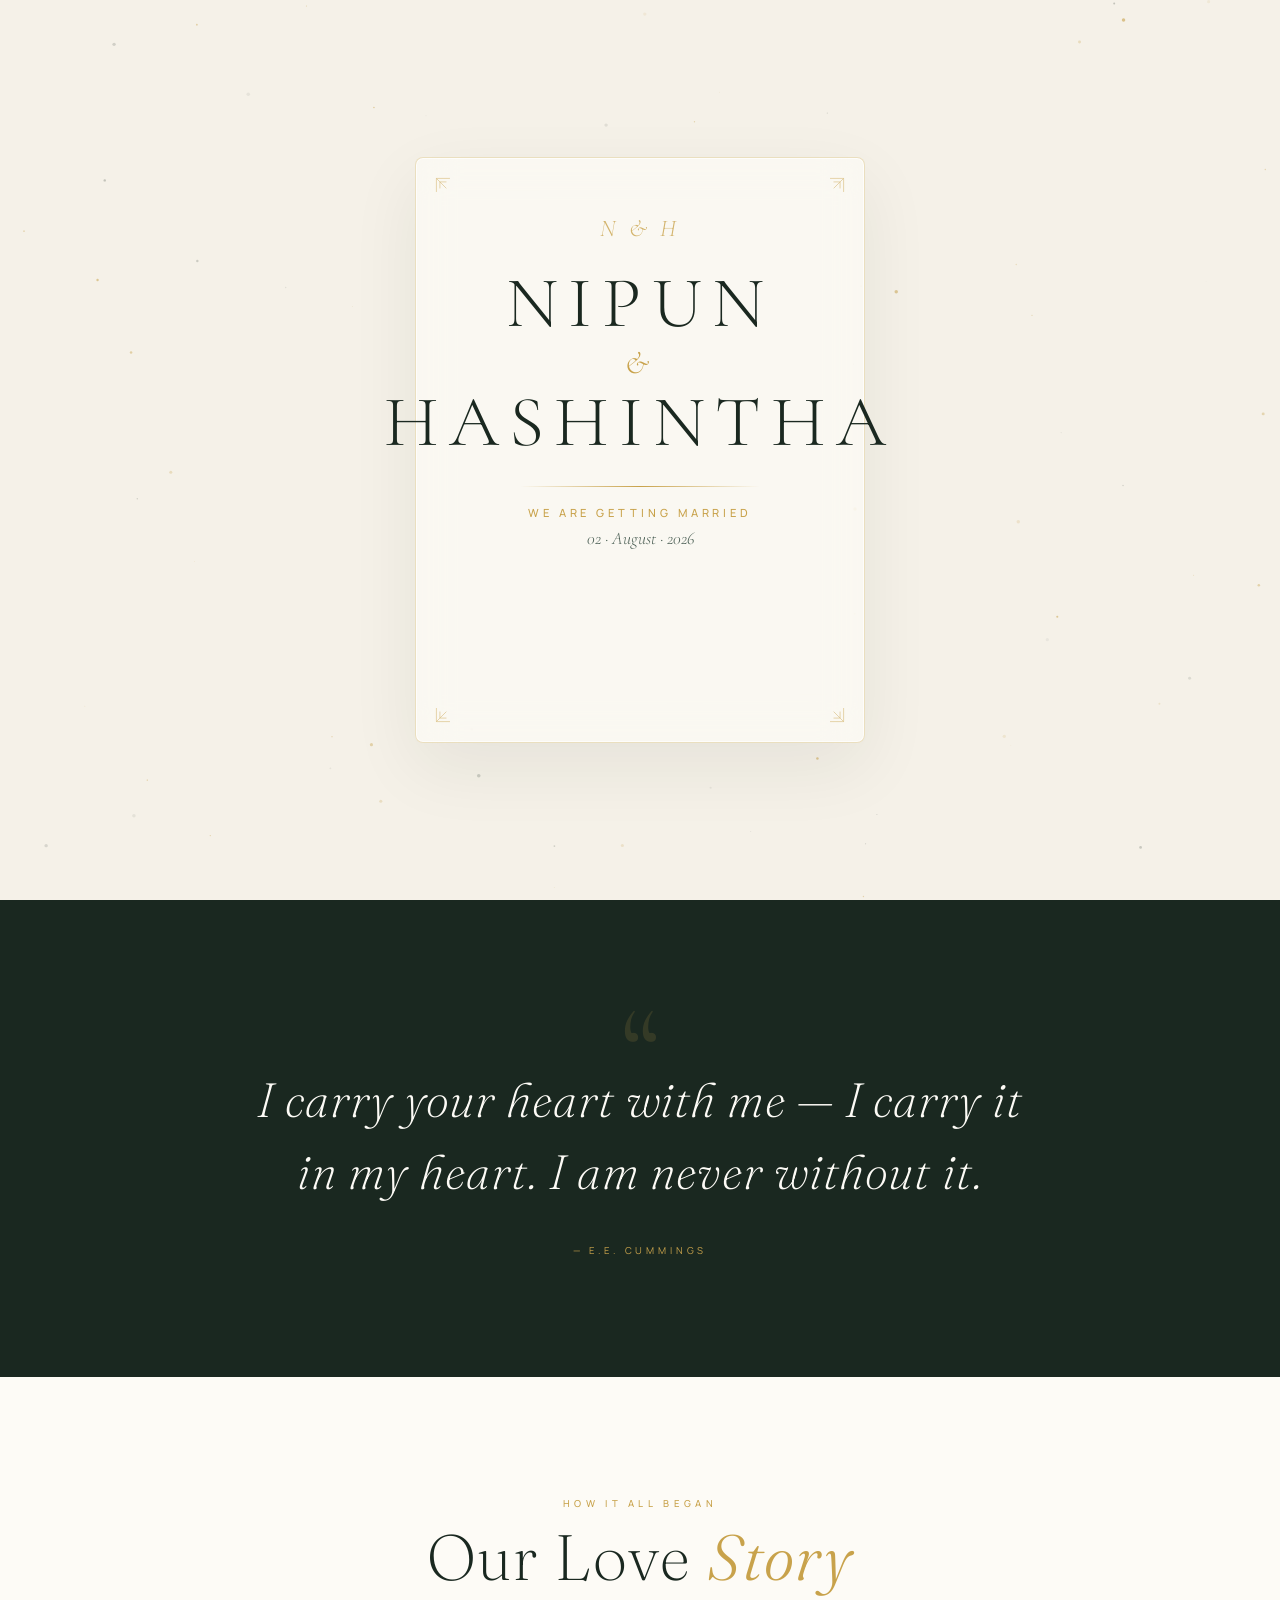
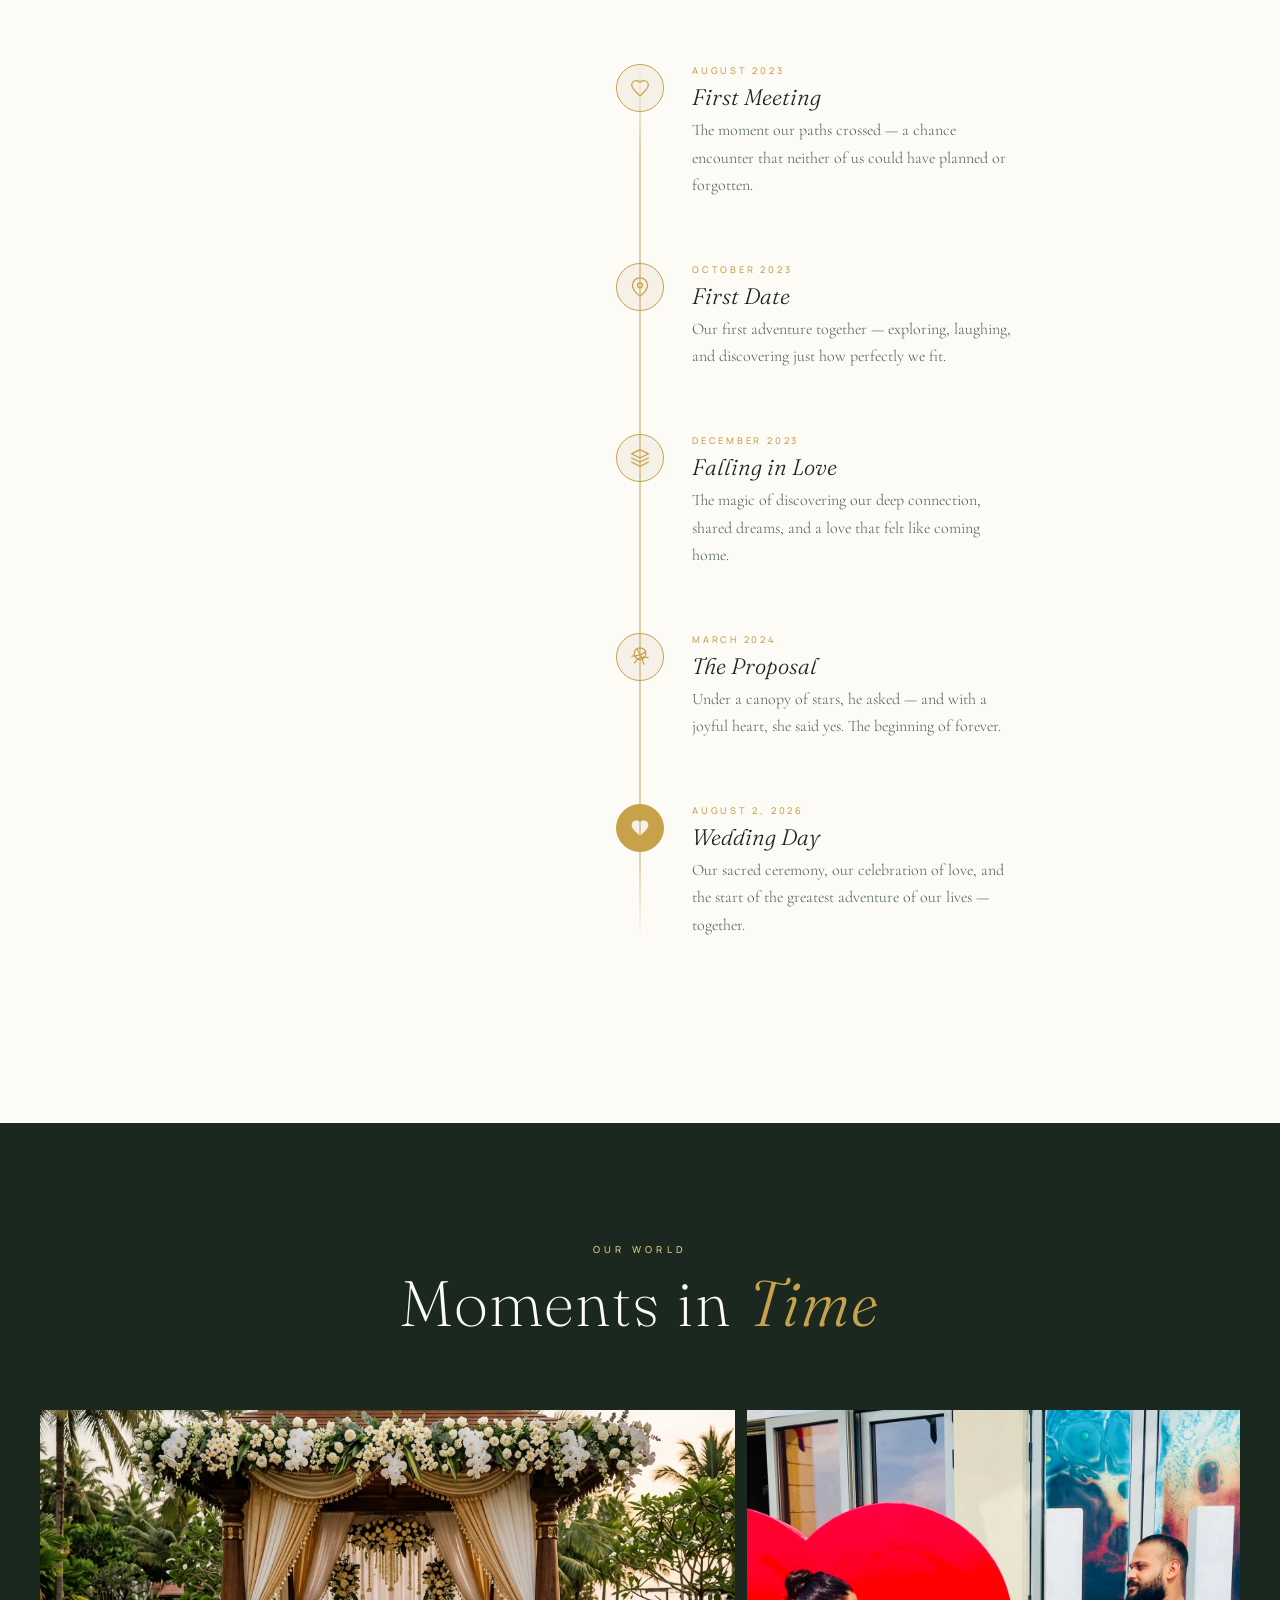
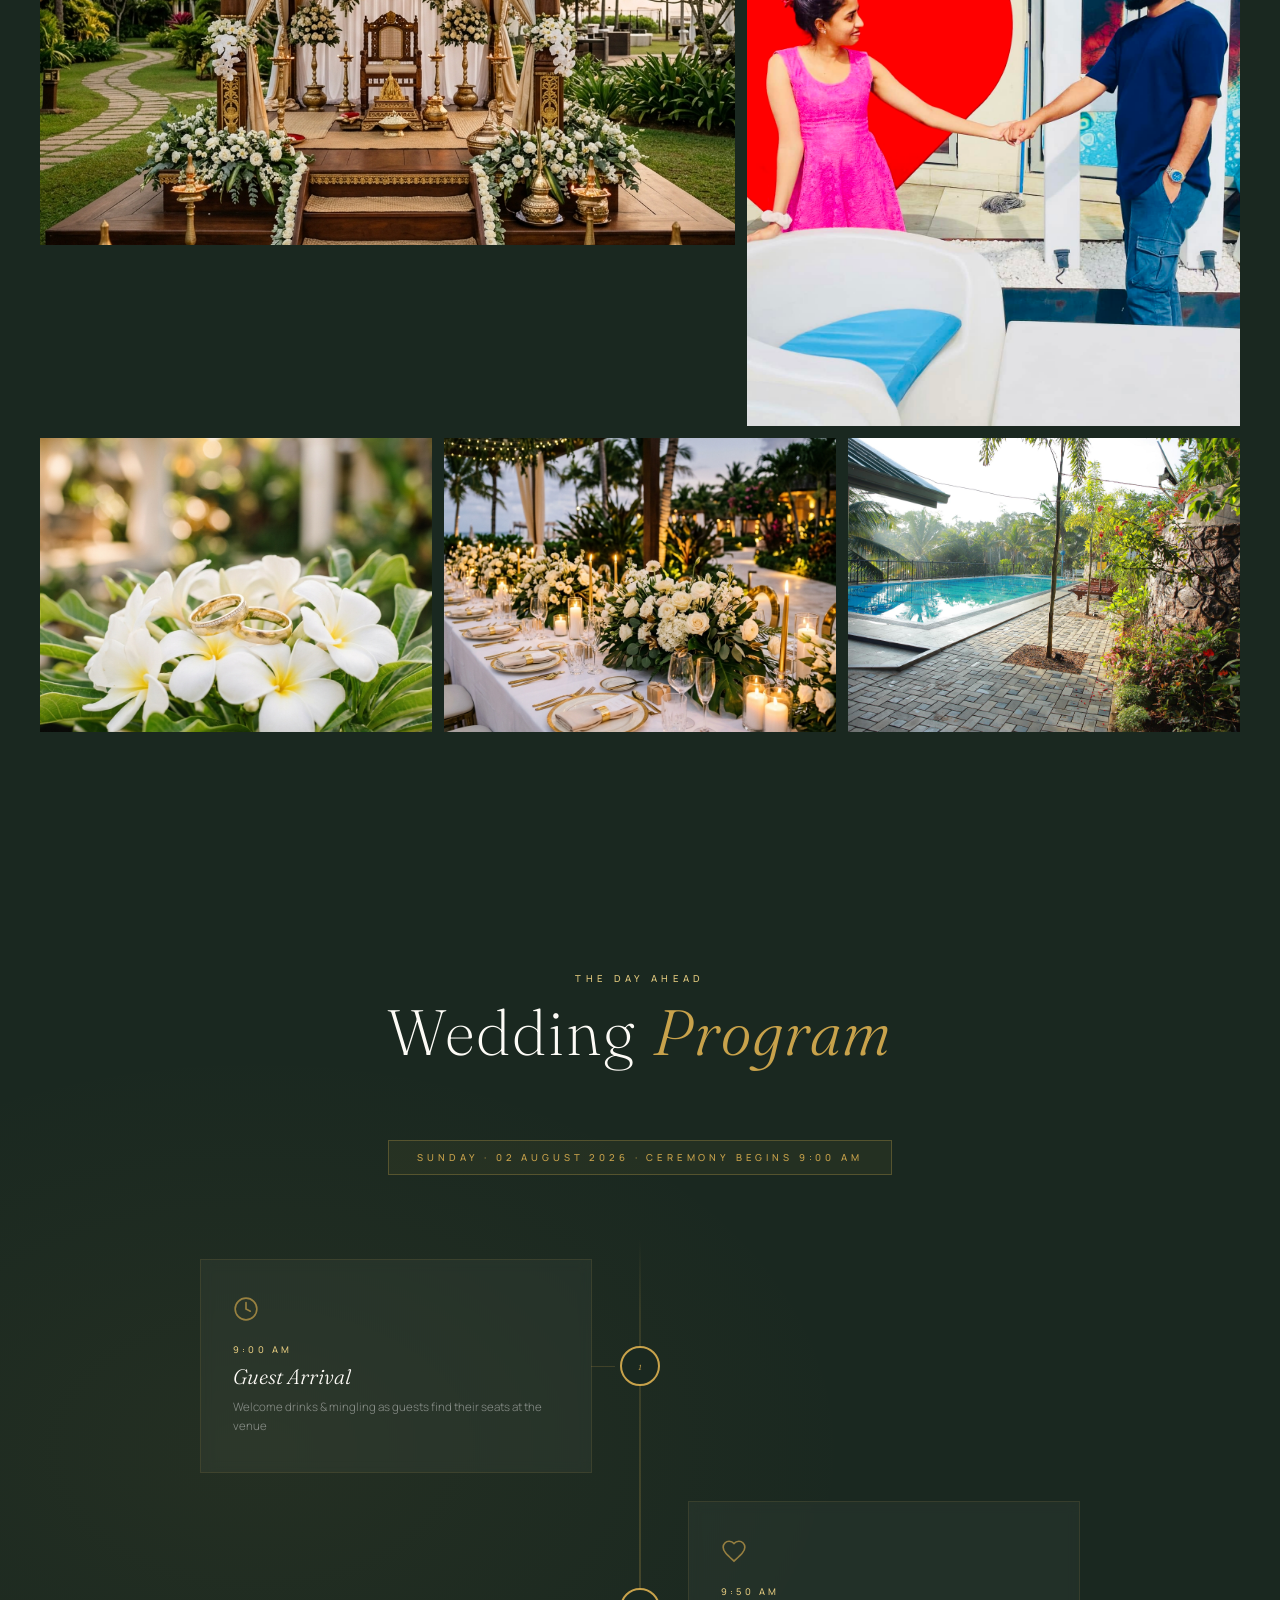
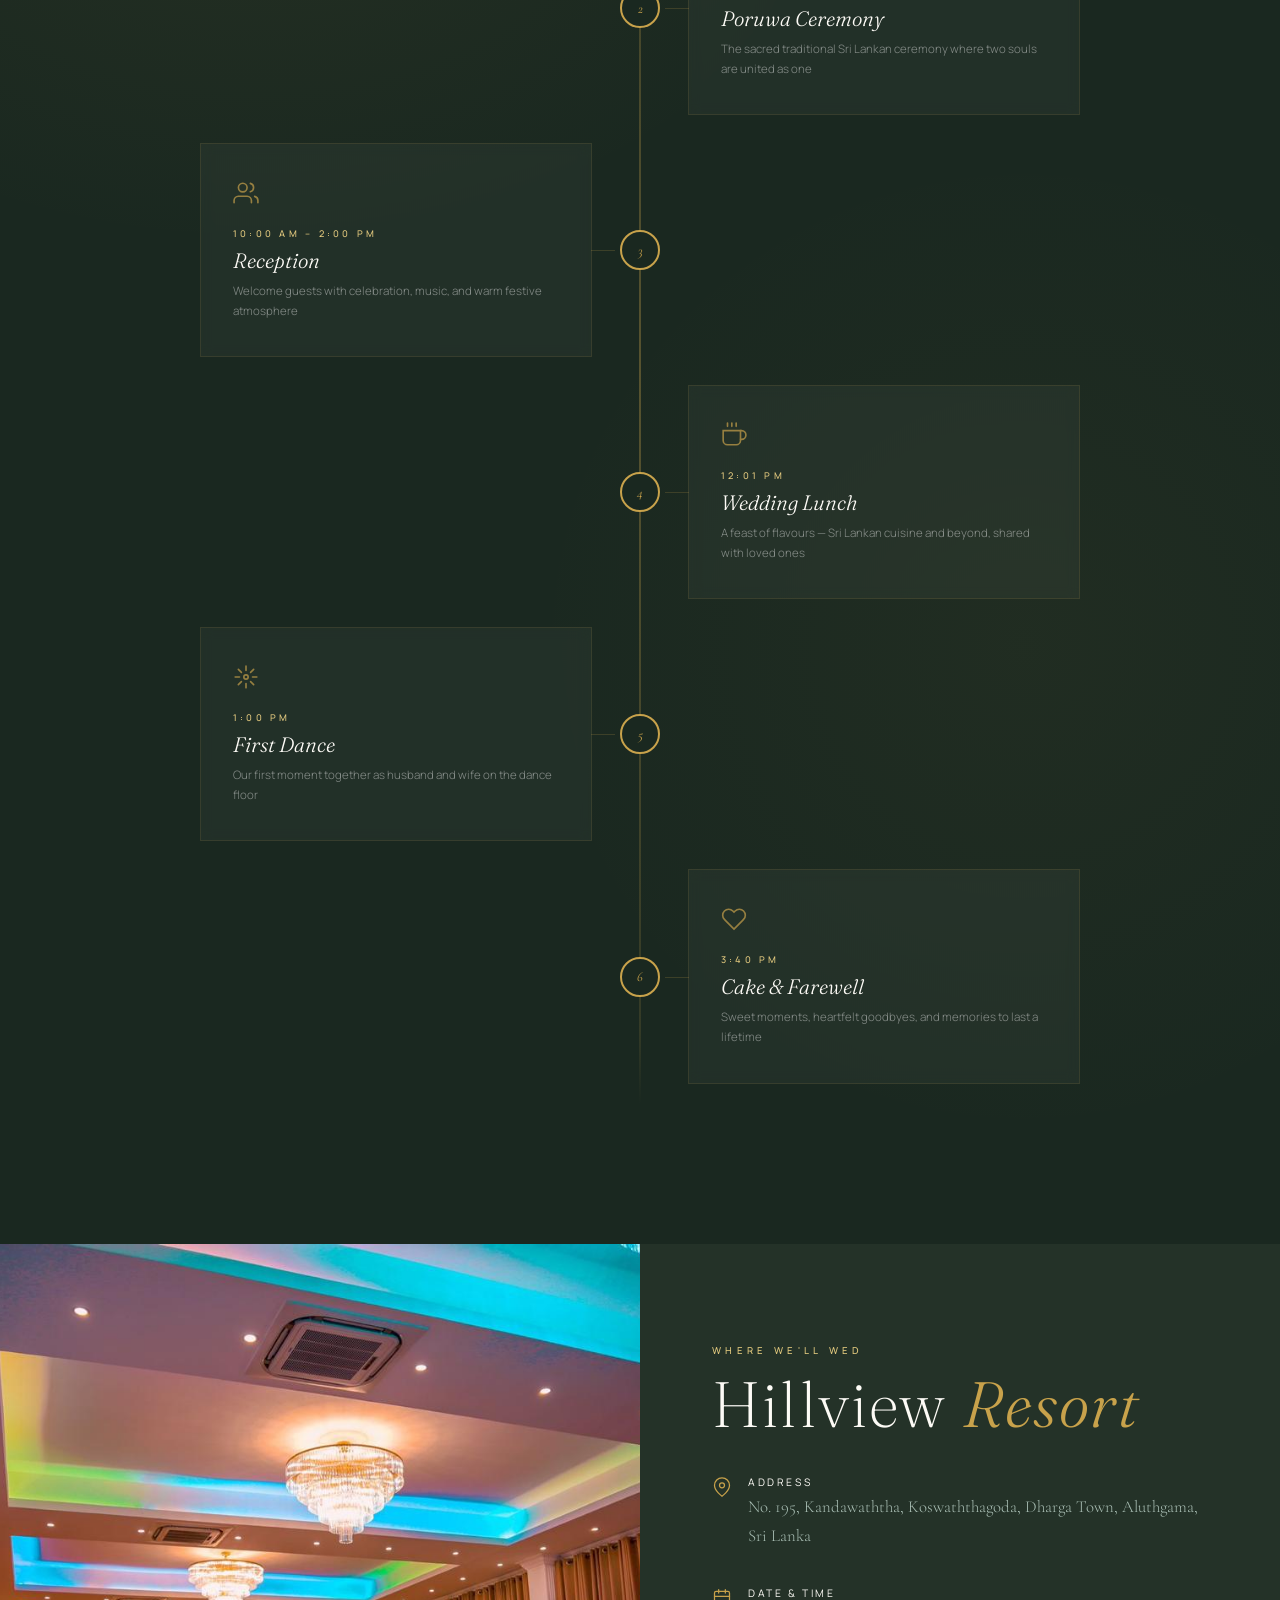
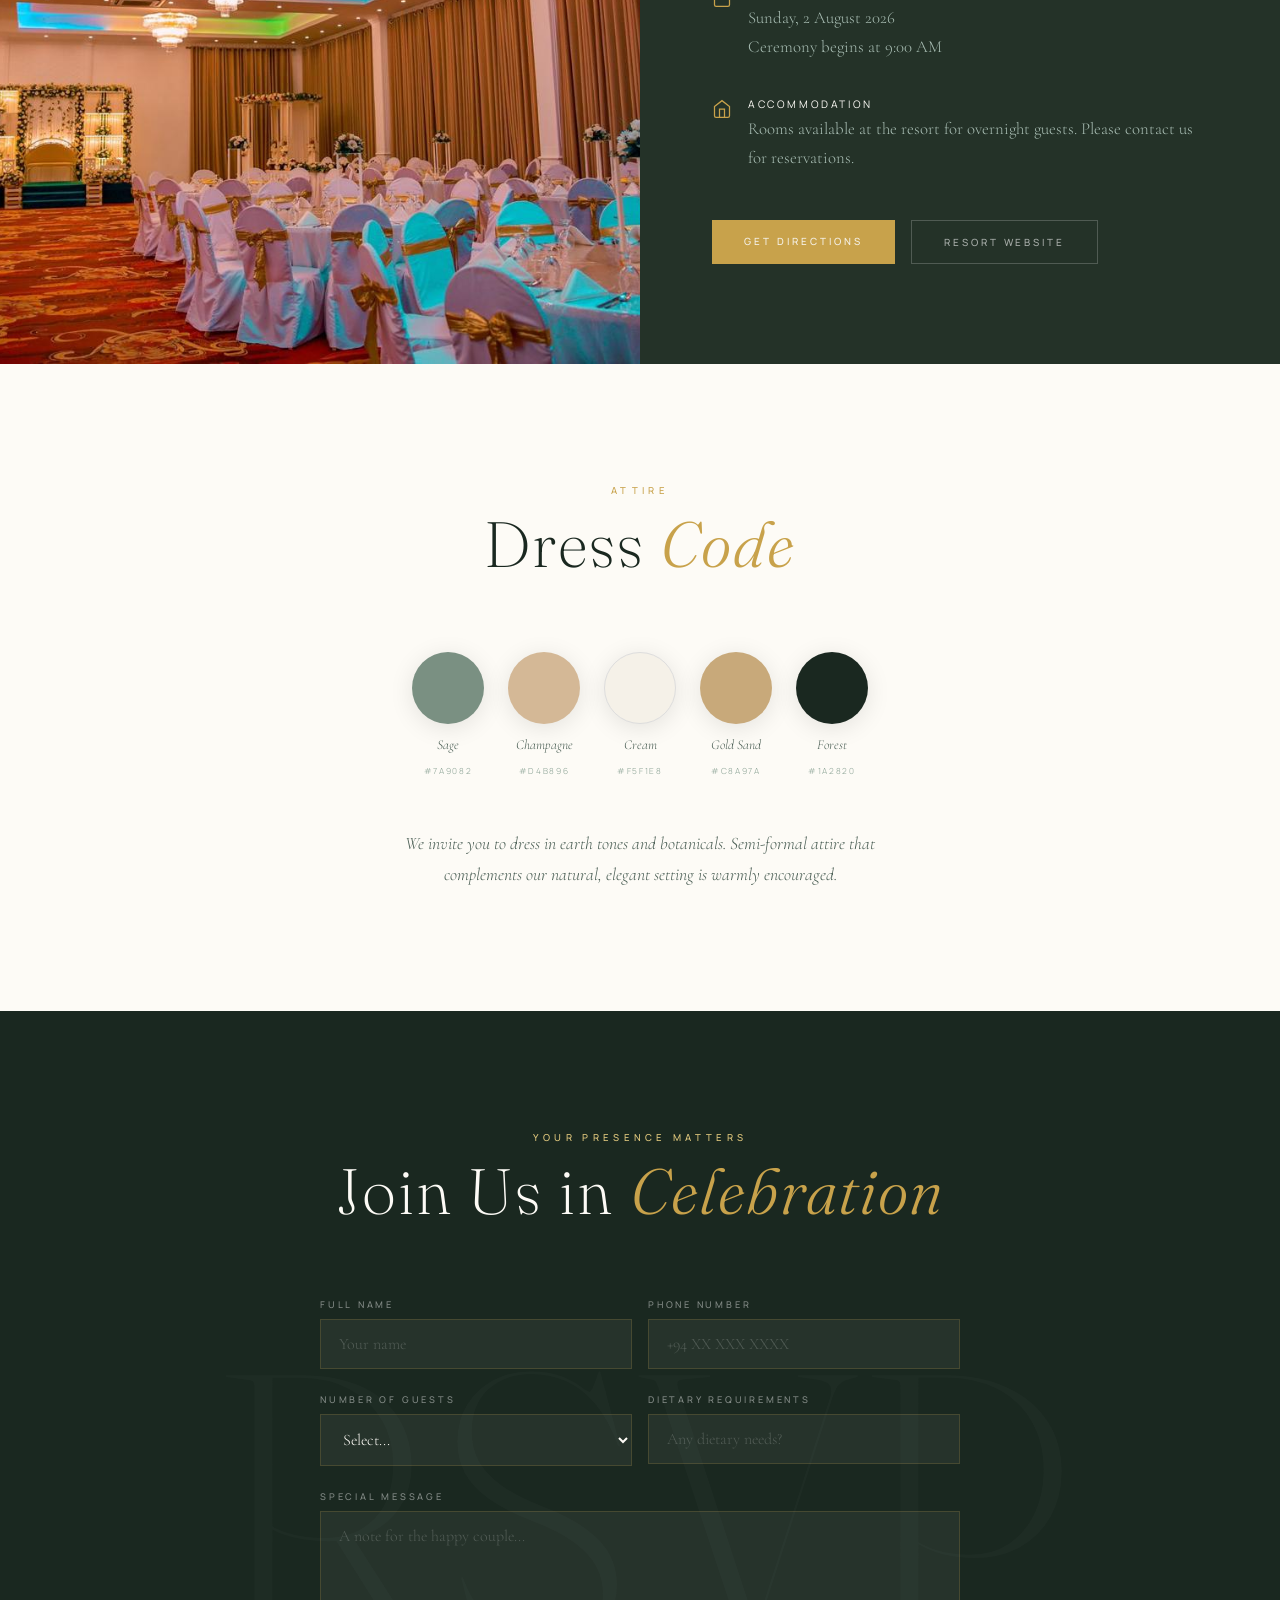
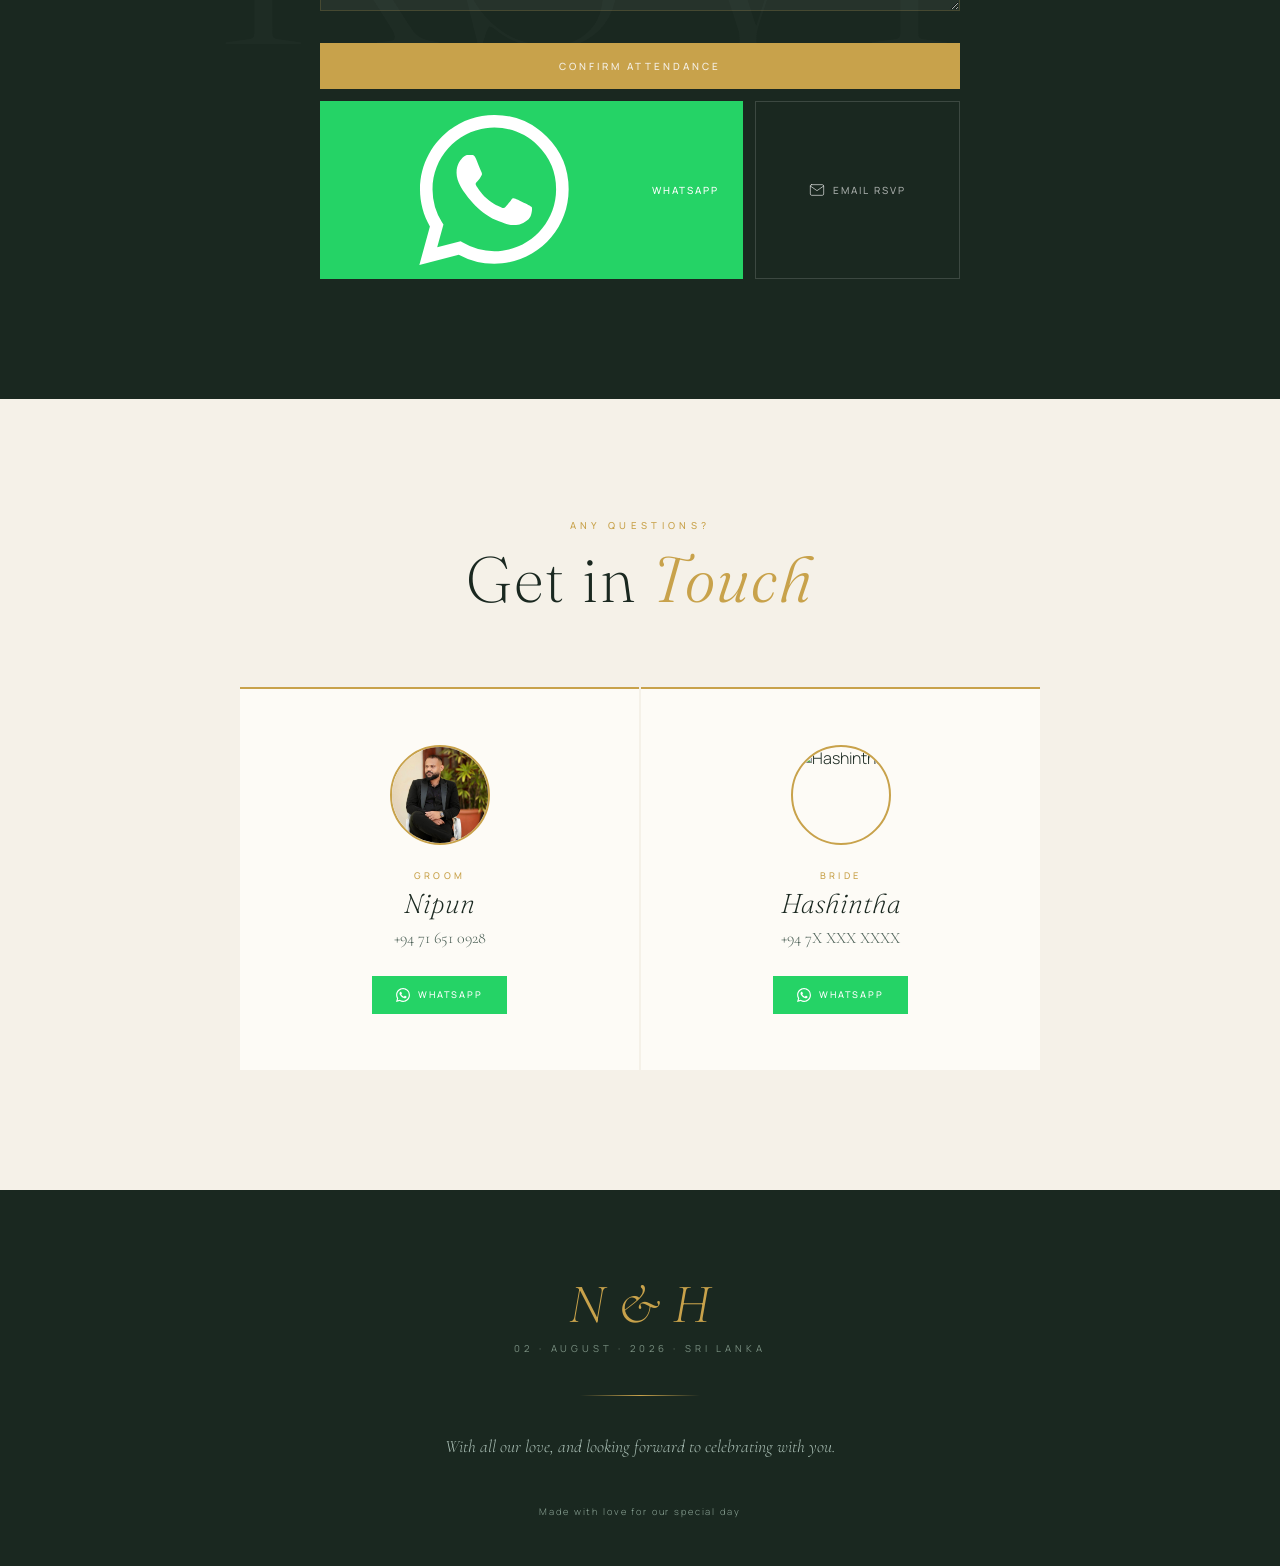
==== commit 258ac964: "feat: implement interactive wax-seal opening screen and add RSVP script structure" ====
--- a/src/indexnew.html
+++ b/src/indexnew.html
@@ -4,9 +4,10 @@
   <meta charset="UTF-8">
   <meta name="viewport" content="width=device-width, initial-scale=1.0">
   <title>Nipun &amp; Hashintha — 02 August 2026</title>
-  <meta name="description" content="Join Nipun and Hashintha as they celebrate their marriage on August 2, 2026 at Hillview Resort, Sri Lanka">
+  <meta name="description" content="Join Nipun and Hashintha as they celebrate their marriage on 02 August 2026 at Hillview Resort, Sri Lanka">
   <meta property="og:title" content="Nipun &amp; Hashintha — Wedding Invitation">
-  <meta property="og:description" content="Join us for our wedding celebration on August 2, 2026 at Hillview Resort, Sri Lanka">
+  <meta property="og:description" content="Join us for our wedding celebration on 02 August 2026 at Hillview Resort, Sri Lanka">
+  <meta name="wedding-date" content="2026-08-02">
   <meta name="twitter:card" content="summary_large_image">
 
   <link rel="preconnect" href="https://fonts.googleapis.com">
@@ -1834,6 +1835,21 @@
       transform: translateY(-4px);
       box-shadow: 0 8px 28px rgba(200,162,75,0.5);
     }
+
+    /* Delay classes for staggered animations */
+    .delay-1 { transition-delay: 0.08s; }
+    .delay-2 { transition-delay: 0.1s; }
+    .delay-3 { transition-delay: 0.12s; }
+    .delay-4 { transition-delay: 0.15s; }
+    .delay-5 { transition-delay: 0.16s; }
+    .delay-6 { transition-delay: 0.18s; }
+    .delay-7 { transition-delay: 0.2s; }
+    .delay-8 { transition-delay: 0.24s; }
+    .delay-9 { transition-delay: 0.25s; }
+    .delay-10 { transition-delay: 0.26s; }
+    .delay-11 { transition-delay: 0.32s; }
+    .delay-12 { transition-delay: 0.34s; }
+    .delay-13 { transition-delay: 0.4s; }
   </style>
 </head>
 <body>
@@ -1841,6 +1857,19 @@
   <!-- =============================================
        OPENING SCREEN REDESIGN
   ============================================= -->
+  <svg style="display:none" aria-hidden="true">
+    <symbol id="icon-wa" viewBox="0 0 24 24" fill="currentColor">
+      <path d="M17.472 14.382c-.297-.149-1.758-.867-2.03-.967-.273-.099-.471-.148-.67.15-.197.297-.767.966-.94 1.164-.173.199-.347.223-.644.075-.297-.15-1.255-.463-2.39-1.475-.883-.788-1.48-1.761-1.653-2.059-.173-.297-.018-.458.13-.606.134-.133.298-.347.446-.52.149-.174.198-.298.298-.497.099-.198.05-.371-.025-.52-.075-.149-.669-1.612-.916-2.207-.242-.579-.487-.5-.669-.51-.173-.008-.371-.01-.57-.01-.198 0-.52.074-.792.372-.272.297-1.04 1.016-1.04 2.479 0 1.462 1.065 2.875 1.213 3.074.149.198 2.096 3.2 5.077 4.487.709.306 1.262.489 1.694.625.712.227 1.36.195 1.871.118.571-.085 1.758-.719 2.006-1.413.248-.694.248-1.289.173-1.413-.074-.124-.272-.198-.57-.347m-5.421 7.403h-.004a9.87 9.87 0 0 1-5.031-1.378l-.361-.214-3.741.982.998-3.648-.235-.374a9.86 9.86 0 0 1-1.51-5.26c.001-5.45 4.436-9.884 9.888-9.884 2.64 0 5.122 1.03 6.988 2.898a9.825 9.825 0 0 1 2.893 6.994c-.003 5.45-4.437 9.884-9.885 9.884m8.413-18.297A11.815 11.815 0 0 0 12.05 0C5.495 0 .16 5.335.157 11.892c0 2.096.547 4.142 1.588 5.945L.057 24l6.305-1.654a11.882 11.882 0 0 0 5.683 1.448h.005c6.554 0 11.89-5.335 11.893-11.893a11.821 11.821 0 0 0-3.48-8.413z"/>
+    </symbol>
+    <symbol id="icon-email" viewBox="0 0 24 24" fill="none" stroke="currentColor" stroke-width="1.5" stroke-linecap="round">
+      <path d="M4 4h16c1.1 0 2 .9 2 2v12c0 1.1-.9 2-2 2H4c-1.1 0-2-.9-2-2V6c0-1.1.9-2 2-2z"/>
+      <polyline points="22,6 12,13 2,6"/>
+    </symbol>
+    <symbol id="icon-check" viewBox="0 0 24 24" fill="none" stroke="currentColor" stroke-width="1.5" stroke-linecap="round">
+      <polyline points="20 6 9 17 4 12"/>
+    </symbol>
+  </svg>
+
   <div id="opening">
     <canvas id="opening-canvas"></canvas>
     <div class="opening-card-container">
@@ -2070,7 +2099,7 @@
 
         <div class="tl-item reveal">
           <div class="tl-left">
-            <div class="tl-date">November 20, 2026</div>
+            <div class="tl-date">August 2, 2026</div>
             <div class="tl-title">Wedding Day</div>
             <div class="tl-desc">Our sacred ceremony, our celebration of love, and the start of the greatest adventure of our lives — together.</div>
           </div>
@@ -2100,19 +2129,19 @@
           <img src="assets/images/ceremony.png" alt="Ceremony" loading="lazy">
           <div class="gallery-item-overlay"><span class="gallery-caption">The Sacred Ceremony</span></div>
         </div>
-        <div class="gallery-item reveal" style="transition-delay:0.1s" onclick="openLightbox(this)">
+        <div class="gallery-item reveal delay-2" onclick="openLightbox(this)">
           <img src="assets/images/couple.jpg" alt="Couple" loading="lazy">
           <div class="gallery-item-overlay"><span class="gallery-caption">Together Forever</span></div>
         </div>
-        <div class="gallery-item reveal" style="transition-delay:0.15s" onclick="openLightbox(this)">
+        <div class="gallery-item reveal delay-4" onclick="openLightbox(this)">
           <img src="assets/images/rings.png" alt="Rings" loading="lazy">
           <div class="gallery-item-overlay"><span class="gallery-caption">Eternal Vows</span></div>
         </div>
-        <div class="gallery-item reveal" style="transition-delay:0.2s" onclick="openLightbox(this)">
+        <div class="gallery-item reveal delay-7" onclick="openLightbox(this)">
           <img src="assets/images/reception.png" alt="Reception" loading="lazy">
           <div class="gallery-item-overlay"><span class="gallery-caption">Celebration Night</span></div>
         </div>
-        <div class="gallery-item reveal" style="transition-delay:0.25s" onclick="openLightbox(this)">
+        <div class="gallery-item reveal delay-9" onclick="openLightbox(this)">
           <img src="assets/images/pool.jpg" alt="Pool at Hillview Resort" loading="lazy">
           <div class="gallery-item-overlay"><span class="gallery-caption">Pool at Hillview Resort</span></div>
         </div>
@@ -2176,7 +2205,7 @@
         </div>
 
         <!-- 2 — Poruwa Ceremony -->
-        <div class="prog-row reveal" style="transition-delay:0.08s">
+        <div class="prog-row reveal delay-1">
           <div class="prog-card">
             <div class="prog-icon">
               <svg viewBox="0 0 24 24" fill="none" stroke="currentColor" stroke-width="1.5" stroke-linecap="round">
@@ -2191,7 +2220,7 @@
         </div>
 
         <!-- 3 — Reception -->
-        <div class="prog-row reveal" style="transition-delay:0.16s">
+        <div class="prog-row reveal delay-5">
           <div class="prog-card">
             <div class="prog-icon">
               <svg viewBox="0 0 24 24" fill="none" stroke="currentColor" stroke-width="1.5" stroke-linecap="round">
@@ -2206,7 +2235,7 @@
         </div>
 
         <!-- 4 — Wedding Lunch -->
-        <div class="prog-row reveal" style="transition-delay:0.24s">
+        <div class="prog-row reveal delay-8">
           <div class="prog-card">
             <div class="prog-icon">
               <svg viewBox="0 0 24 24" fill="none" stroke="currentColor" stroke-width="1.5" stroke-linecap="round">
@@ -2221,7 +2250,7 @@
         </div>
 
         <!-- 5 — First Dance -->
-        <div class="prog-row reveal" style="transition-delay:0.32s">
+        <div class="prog-row reveal delay-11">
           <div class="prog-card">
             <div class="prog-icon">
               <svg viewBox="0 0 24 24" fill="none" stroke="currentColor" stroke-width="1.5" stroke-linecap="round">
@@ -2236,7 +2265,7 @@
         </div>
 
         <!-- 6 — Cake & Farewell -->
-        <div class="prog-row reveal" style="transition-delay:0.40s">
+        <div class="prog-row reveal delay-13">
           <div class="prog-card">
             <div class="prog-icon">
               <svg viewBox="0 0 24 24" fill="none" stroke="currentColor" stroke-width="1.5" stroke-linecap="round">
@@ -2265,7 +2294,7 @@
           <h2 class="section-title" style="color:var(--ivory);">Hillview <em>Resort</em></h2>
         </div>
 
-        <div class="venue-detail-row reveal" style="transition-delay:0.1s">
+        <div class="venue-detail-row reveal delay-2">
           <svg viewBox="0 0 24 24" fill="none" stroke="currentColor" stroke-width="1.5" stroke-linecap="round">
             <path d="M21 10c0 7-9 13-9 13s-9-6-9-13a9 9 0 0 1 18 0z"/><circle cx="12" cy="10" r="3"/>
           </svg>
@@ -2275,17 +2304,17 @@
           </div>
         </div>
 
-        <div class="venue-detail-row reveal" style="transition-delay:0.18s">
+        <div class="venue-detail-row reveal delay-6">
           <svg viewBox="0 0 24 24" fill="none" stroke="currentColor" stroke-width="1.5" stroke-linecap="round">
             <rect x="3" y="4" width="18" height="18" rx="2" ry="2"/><line x1="16" y1="2" x2="16" y2="6"/><line x1="8" y1="2" x2="8" y2="6"/><line x1="3" y1="10" x2="21" y2="10"/>
           </svg>
           <div>
             <strong>Date &amp; Time</strong>
-            <p>Friday, 20 November 2026<br>Ceremony begins at 3:30 PM</p>
-          </div>
-        </div>
-
-        <div class="venue-detail-row reveal" style="transition-delay:0.26s">
+            <p>Sunday, 2 August 2026<br>Ceremony begins at 9:00 AM</p>
+          </div>
+        </div>
+
+        <div class="venue-detail-row reveal delay-10">
           <svg viewBox="0 0 24 24" fill="none" stroke="currentColor" stroke-width="1.5" stroke-linecap="round">
             <path d="M3 9l9-7 9 7v11a2 2 0 0 1-2 2H5a2 2 0 0 1-2-2z"/><polyline points="9 22 9 12 15 12 15 22"/>
           </svg>
@@ -2295,7 +2324,7 @@
           </div>
         </div>
 
-        <div class="venue-actions reveal" style="transition-delay:0.34s">
+        <div class="venue-actions reveal delay-12">
           <a href="https://maps.app.goo.gl/U4jNSNtVjttgdAkN9" target="_blank" class="btn-gold">Get Directions</a>
           <a href="https://www.hillviewresort.lk/" target="_blank" class="btn-ghost-light">Resort Website</a>
         </div>
@@ -2394,8 +2423,8 @@
               Confirm Attendance
             </button>
             <div class="rsvp-alt">
-              <a href="https://wa.me/94716510928?text=Hi%20Nipun%2C%20I%27d%20like%20to%20RSVP%20for%20your%20wedding%20on%2020%20Nov%202026" target="_blank" class="btn-wa">
-                <svg viewBox="0 0 24 24" fill="currentColor" width="16" height="16"><path d="M17.472 14.382c-.297-.149-1.758-.867-2.03-.967-.273-.099-.471-.148-.67.15-.197.297-.767.966-.94 1.164-.173.199-.347.223-.644.075-.297-.15-1.255-.463-2.39-1.475-.883-.788-1.48-1.761-1.653-2.059-.173-.297-.018-.458.13-.606.134-.133.298-.347.446-.52.149-.174.198-.298.298-.497.099-.198.05-.371-.025-.52-.075-.149-.669-1.612-.916-2.207-.242-.579-.487-.5-.669-.51-.173-.008-.371-.01-.57-.01-.198 0-.52.074-.792.372-.272.297-1.04 1.016-1.04 2.479 0 1.462 1.065 2.875 1.213 3.074.149.198 2.096 3.2 5.077 4.487.709.306 1.262.489 1.694.625.712.227 1.36.195 1.871.118.571-.085 1.758-.719 2.006-1.413.248-.694.248-1.289.173-1.413-.074-.124-.272-.198-.57-.347m-5.421 7.403h-.004a9.87 9.87 0 0 1-5.031-1.378l-.361-.214-3.741.982.998-3.648-.235-.374a9.86 9.86 0 0 1-1.51-5.26c.001-5.45 4.436-9.884 9.888-9.884 2.64 0 5.122 1.03 6.988 2.898a9.825 9.825 0 0 1 2.893 6.994c-.003 5.45-4.437 9.884-9.885 9.884m8.413-18.297A11.815 11.815 0 0 0 12.05 0C5.495 0 .16 5.335.157 11.892c0 2.096.547 4.142 1.588 5.945L.057 24l6.305-1.654a11.882 11.882 0 0 0 5.683 1.448h.005c6.554 0 11.89-5.335 11.893-11.893a11.821 11.821 0 0 0-3.48-8.413z"/></svg>
+<a href="https://wa.me/94716510928?text=Hi%20Nipun%2C%20I%27d%20like%20to%20RSVP%20for%20your%20wedding%20on%2002%20August%202026" target="_blank" class="btn-wa">
+                <svg class="icon-wa" aria-hidden="true"><use href="#icon-wa" /></svg>
                 WhatsApp
               </a>
               <a href="mailto:nipun@example.com?subject=RSVP%20for%20Nipun%20%26%20Hashintha%27s%20Wedding" class="btn-email">
@@ -2413,7 +2442,7 @@
             </svg>
           </div>
           <h3 class="success-title">You're on the list!</h3>
-          <p class="success-msg">We're so thrilled you'll be joining us on our special day. See you on November 20th!</p>
+          <p class="success-msg">We're so thrilled you'll be joining us on our special day. See you on 02 August 2026!</p>
         </div>
       </div>
     </section>
@@ -2441,10 +2470,10 @@
           </a>
         </div>
 
-        <div class="contact-card reveal" style="transition-delay:0.12s">
-          <div class="contact-avatar">
-            <img src="https://images.unsplash.com/photo-1438761681033-6461ffad8d80?w=200&q=80&auto=format" alt="Hashintha">
-          </div>
+        <div class="contact-card reveal delay-3">
+         <div class="contact-avatar">
+           <img src="assets/images/Hashintha.jpg" alt="Hashintha">
+         </div>
           <div class="contact-role">Bride</div>
           <div class="contact-name">Hashintha</div>
           <div class="contact-phone">+94 7X XXX XXXX</div>
@@ -2777,24 +2806,18 @@
   document.querySelectorAll('.reveal').forEach(el => observer.observe(el));
 
   /* =============================================
-     NAV SCROLL
+     SCROLL HANDLERS (consolidated)
   ============================================= */
+  let heroMouseX = 0, heroMouseY = 0;
   window.addEventListener('scroll', () => {
-    document.getElementById('nav').classList.toggle('scrolled', window.scrollY > 60);
-  });
-
-  /* =============================================
-     PARALLAX HERO
-  ============================================= */
-  window.addEventListener('scroll', () => {
-    const hero = document.getElementById('hero');
-    if (!hero) return;
-    const img = document.getElementById('hero-img');
-    if (img) {
-      const scrolled = window.scrollY;
-      img.style.transform = `scale(1.08) translateY(${scrolled * 0.3}px)`;
-    }
-  });
+    const y = window.scrollY;
+    document.getElementById('nav').classList.toggle('scrolled', y > 60);
+    document.getElementById('back-to-top').classList.toggle('visible', y > 400);
+    const heroImg = document.getElementById('hero-img');
+    if (heroImg) {
+      heroImg.style.transform = `scale(1.08) translateY(${y * 0.3}px) translate(${heroMouseX * 15}px, ${heroMouseY * 8}px)`;
+    }
+  }, { passive: true });
 
   /* =============================================
      MOUSE MOVEMENT ON HERO
@@ -2802,10 +2825,8 @@
   document.getElementById('hero') && document.getElementById('hero').addEventListener('mousemove', (e) => {
     const hero = document.getElementById('hero');
     const rect = hero.getBoundingClientRect();
-    const x = (e.clientX - rect.left) / rect.width - 0.5;
-    const y = (e.clientY - rect.top) / rect.height - 0.5;
-    const img = document.getElementById('hero-img');
-    if (img) img.style.transform = `scale(1.1) translate(${x * 15}px, ${y * 8}px)`;
+    heroMouseX = (e.clientX - rect.left) / rect.width - 0.5;
+    heroMouseY = (e.clientY - rect.top) / rect.height - 0.5;
   });
 
   /* =============================================
